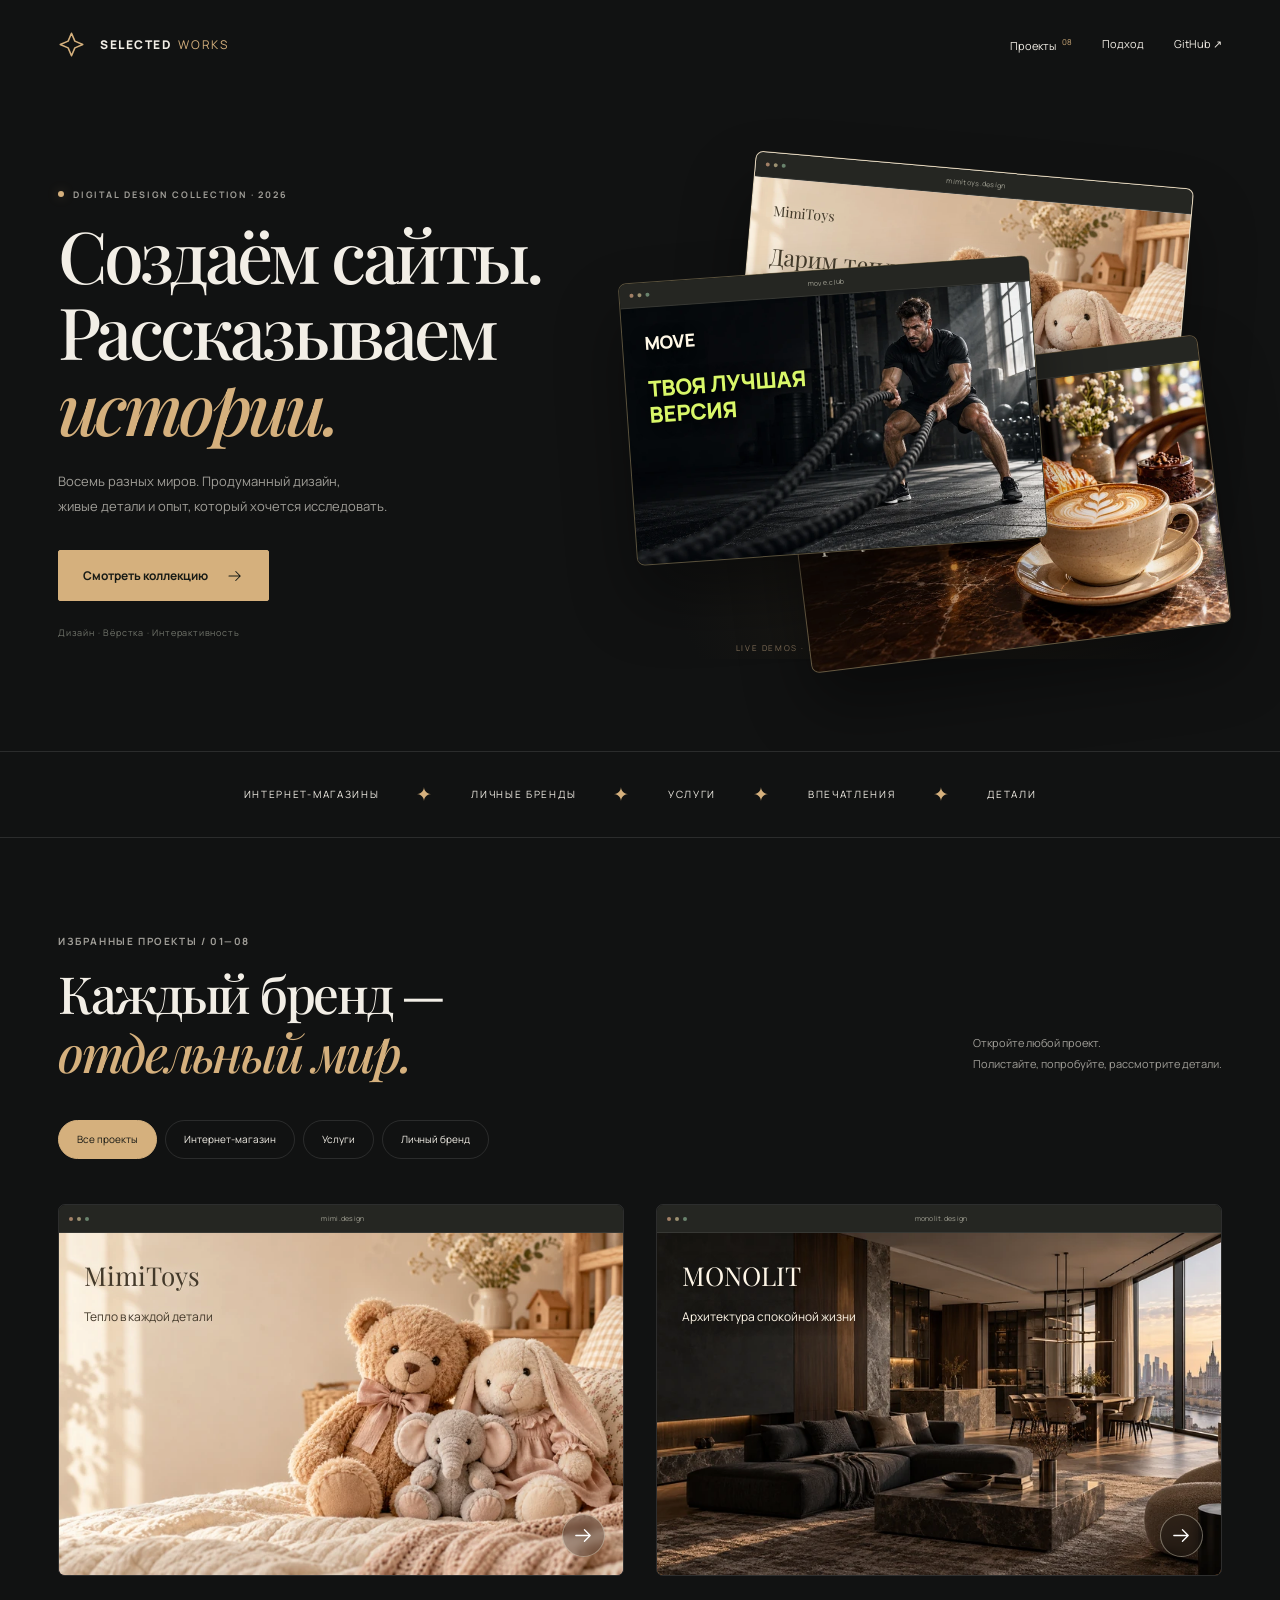
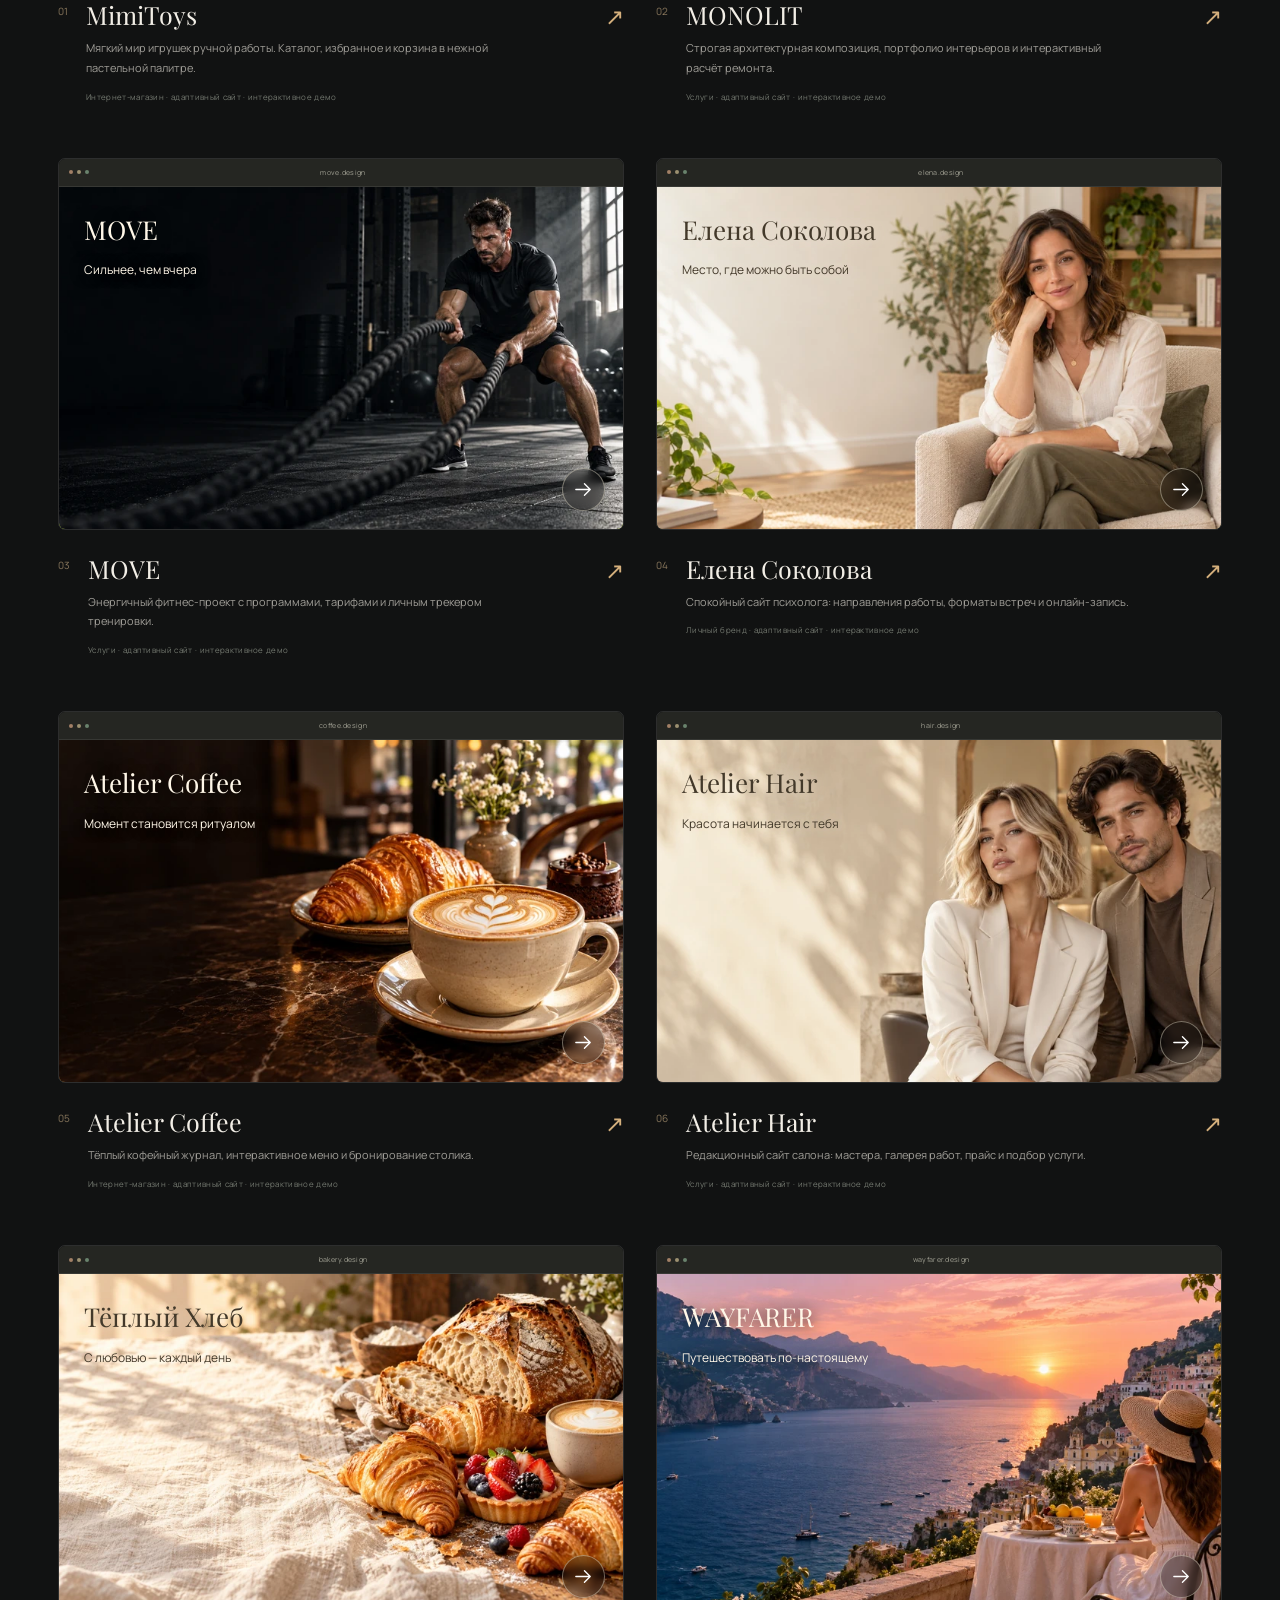
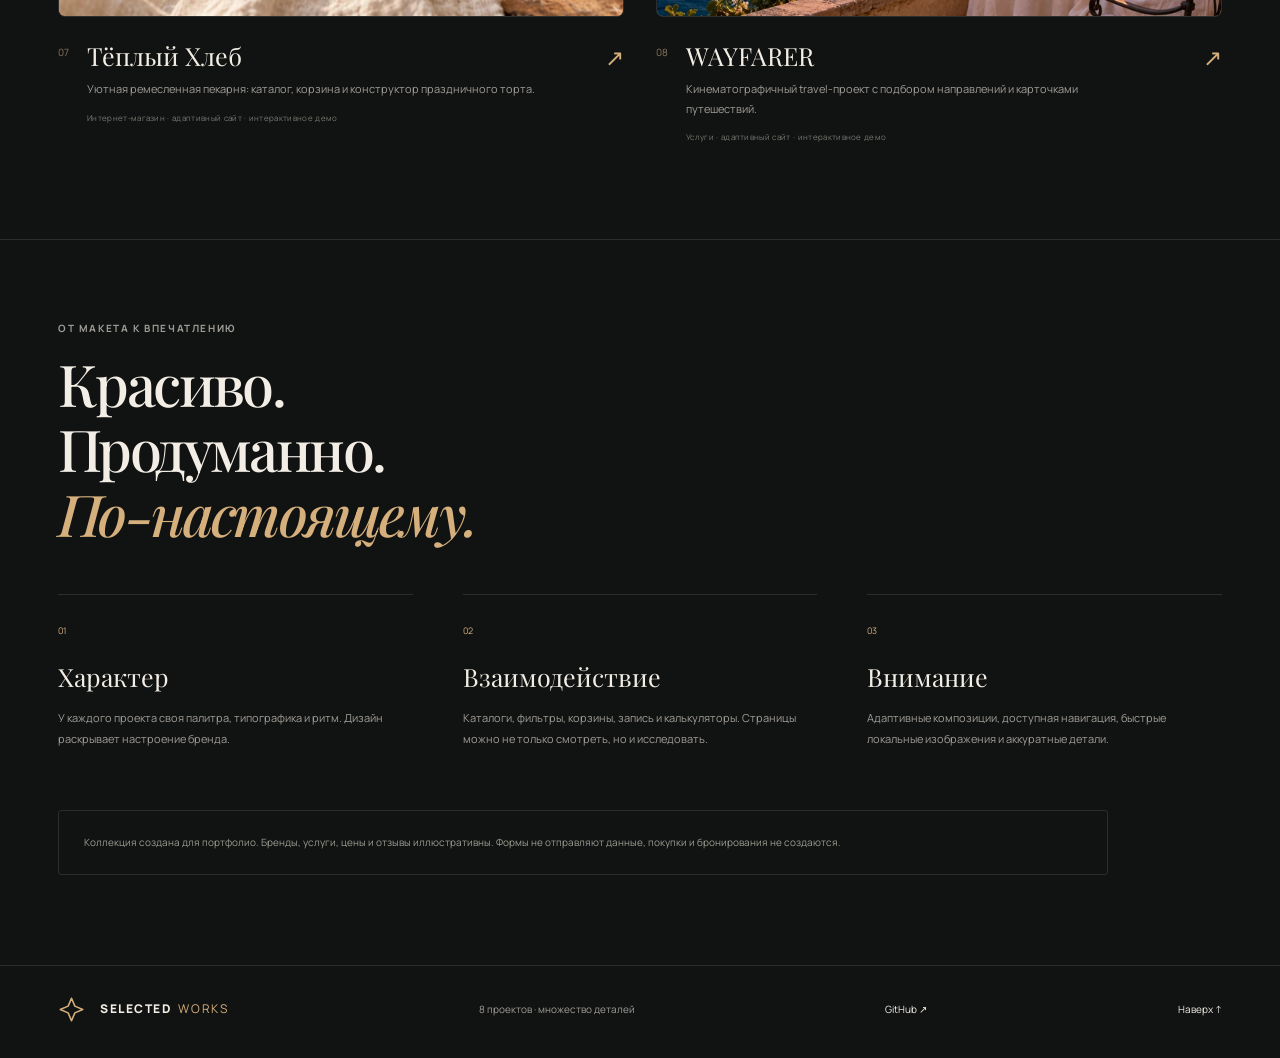
==== index.html @ 29913409 "Import complete Selected Works portfolio for GitHub Pages" ====
<!doctype html><html lang="ru"><head><meta charset="utf-8"><meta name="viewport" content="width=device-width,initial-scale=1"><meta name="theme-color" content="#101112"><title>Selected Works — восемь сайтов, восемь историй</title><meta name="description" content="Коллекция восьми самостоятельных сайтов: магазины, сервисы, личные бренды. Дизайн по авторским макетам, адаптивная вёрстка и интерактивные сценарии."><link rel="icon" type="image/svg+xml" href="favicon.svg"><link rel="stylesheet" href="assets/fonts.css"><link rel="stylesheet" href="assets/styles.css?v=9fa07d8724d1"><script src="assets/app.js" defer></script></head><body class="portfolio" data-site="portfolio"><a class="skip-link" href="#collection">Перейти к проектам</a><header class="portfolio-header"><a class="portfolio-logo" href="./"><svg class="icon " viewBox="0 0 24 24" fill="none" stroke="currentColor" stroke-width="1.4" stroke-linecap="round" stroke-linejoin="round" aria-hidden="true"><path d="m12 2 3 7 7 3-7 3-3 7-3-7-7-3 7-3 3-7Z"/></svg> SELECTED<span>WORKS</span></a><nav aria-label="Основная навигация"><a href="#collection">Проекты <sup>08</sup></a><a href="#approach">Подход</a><a href="https://github.com/haevlob" target="_blank" rel="noopener noreferrer">GitHub ↗</a></nav></header><main><section class="portfolio-hero" id="top"><div class="portfolio-hero-copy"><span class="eyebrow"><span class="status-dot"></span> DIGITAL DESIGN COLLECTION · 2026</span><h1>Создаём сайты.<br>Рассказываем<br><em>истории.</em></h1><p>Восемь разных миров. Продуманный дизайн,<br>живые детали и опыт, который хочется исследовать.</p><a class="btn portfolio-btn" href="#collection">Смотреть коллекцию <svg class="icon " viewBox="0 0 24 24" fill="none" stroke="currentColor" stroke-width="1.4" stroke-linecap="round" stroke-linejoin="round" aria-hidden="true"><path d="M4 12h15m-6-6 6 6-6 6"/></svg></a><div class="hero-caption">Дизайн · Вёрстка · Интерактивность</div></div><div class="portfolio-showcase" aria-label="Предпросмотр коллекции сайтов"><a class="preview-window preview-one" href="projects/mimi/"><div class="browser-chrome"><i></i><i></i><i></i><span>mimitoys.design</span></div><div class="preview-visual"><img src="assets/hd/mimi/hero.webp" alt="Мягкие игрушки MimiToys" width="1672" height="941" srcset="assets/hd/mimi/hero-480.webp 480w, assets/hd/mimi/hero-800.webp 800w, assets/hd/mimi/hero.webp 1672w" sizes="(max-width:700px) 94vw, (max-width:1150px) 50vw, 640px"><div class="mini-site-copy"><strong>MimiToys</strong><span>Дарим тепло<br>и радость</span></div></div></a><a class="preview-window preview-two" href="projects/coffee/"><div class="browser-chrome"><i></i><i></i><i></i><span>atelier.coffee</span></div><div class="preview-visual"><img src="assets/hd/coffee/hero.webp" alt="Atelier Coffee" width="1672" height="941" srcset="assets/hd/coffee/hero-480.webp 480w, assets/hd/coffee/hero-800.webp 800w, assets/hd/coffee/hero.webp 1672w" sizes="(max-width:700px) 94vw, (max-width:1150px) 50vw, 640px"><div class="mini-site-copy"><strong>Atelier Coffee</strong><span>Момент<br>становится ритуалом</span></div></div></a><a class="preview-window preview-three" href="projects/move/"><div class="browser-chrome"><i></i><i></i><i></i><span>move.club</span></div><div class="preview-visual"><img src="assets/hd/move/hero.webp" alt="Фитнес MOVE" width="1672" height="941" srcset="assets/hd/move/hero-480.webp 480w, assets/hd/move/hero-800.webp 800w, assets/hd/move/hero.webp 1672w" sizes="(max-width:700px) 94vw, (max-width:1150px) 50vw, 640px"><div class="mini-site-copy"><strong>MOVE</strong><span>ТВОЯ ЛУЧШАЯ<br>ВЕРСИЯ</span></div></div></a><span class="showcase-label">LIVE DEMOS · EXPLORE & INTERACT</span></div></section><div class="portfolio-marquee"><span>ИНТЕРНЕТ-МАГАЗИНЫ</span><i>✦</i><span>ЛИЧНЫЕ БРЕНДЫ</span><i>✦</i><span>УСЛУГИ</span><i>✦</i><span>ВПЕЧАТЛЕНИЯ</span><i>✦</i><span>ДЕТАЛИ</span></div><section class="portfolio-collection" id="collection"><div class="portfolio-section-head"><div><span class="eyebrow">ИЗБРАННЫЕ ПРОЕКТЫ / 01—08</span><h2>Каждый бренд —<br><em>отдельный мир.</em></h2></div><p>Откройте любой проект.<br>Полистайте, попробуйте, рассмотрите детали.</p></div><div class="portfolio-filters filter-pills"><button class="pill active" data-portfolio-filter="all" aria-pressed="true">Все проекты</button><button class="pill " data-portfolio-filter="Интернет-магазин" aria-pressed="false">Интернет-магазин</button><button class="pill " data-portfolio-filter="Услуги" aria-pressed="false">Услуги</button><button class="pill " data-portfolio-filter="Личный бренд" aria-pressed="false">Личный бренд</button></div><div class="portfolio-grid"><article class="portfolio-project" data-project-type="Интернет-магазин" style="--project-color:#d89a9f"><a class="project-preview" href="projects/mimi/" aria-label="Открыть MimiToys"><div class="browser-chrome"><i></i><i></i><i></i><span>mimi.design</span></div><div class="project-preview-content"><img src="assets/hd/mimi/hero.webp" alt="MimiToys — главная страница" loading="lazy" width="1672" height="941" srcset="assets/hd/mimi/hero-480.webp 480w, assets/hd/mimi/hero-800.webp 800w, assets/hd/mimi/hero.webp 1672w" sizes="(max-width:700px) 94vw, (max-width:1150px) 50vw, 640px"><div class="project-preview-copy "><strong>MimiToys</strong><span>Тепло в каждой детали</span></div><span class="open-project-circle"><svg class="icon " viewBox="0 0 24 24" fill="none" stroke="currentColor" stroke-width="1.4" stroke-linecap="round" stroke-linejoin="round" aria-hidden="true"><path d="M4 12h15m-6-6 6 6-6 6"/></svg></span></div></a><div class="project-caption"><span class="project-number">01</span><div><h3><a href="projects/mimi/">MimiToys</a></h3><p>Мягкий мир игрушек ручной работы. Каталог, избранное и корзина в нежной пастельной палитре.</p><span class="project-tags">Интернет-магазин · адаптивный сайт · интерактивное демо</span></div><a class="project-open" href="projects/mimi/" aria-label="Открыть сайт MimiToys">↗</a></div></article><article class="portfolio-project" data-project-type="Услуги" style="--project-color:#dc914f"><a class="project-preview" href="projects/monolit/" aria-label="Открыть MONOLIT"><div class="browser-chrome"><i></i><i></i><i></i><span>monolit.design</span></div><div class="project-preview-content"><img src="assets/hd/monolit/hero.webp" alt="MONOLIT — главная страница" loading="lazy" width="1672" height="941" srcset="assets/hd/monolit/hero-480.webp 480w, assets/hd/monolit/hero-800.webp 800w, assets/hd/monolit/hero.webp 1672w" sizes="(max-width:700px) 94vw, (max-width:1150px) 50vw, 640px"><div class="project-preview-copy preview-light"><strong>MONOLIT</strong><span>Архитектура спокойной жизни</span></div><span class="open-project-circle"><svg class="icon " viewBox="0 0 24 24" fill="none" stroke="currentColor" stroke-width="1.4" stroke-linecap="round" stroke-linejoin="round" aria-hidden="true"><path d="M4 12h15m-6-6 6 6-6 6"/></svg></span></div></a><div class="project-caption"><span class="project-number">02</span><div><h3><a href="projects/monolit/">MONOLIT</a></h3><p>Строгая архитектурная композиция, портфолио интерьеров и интерактивный расчёт ремонта.</p><span class="project-tags">Услуги · адаптивный сайт · интерактивное демо</span></div><a class="project-open" href="projects/monolit/" aria-label="Открыть сайт MONOLIT">↗</a></div></article><article class="portfolio-project" data-project-type="Услуги" style="--project-color:#d2f355"><a class="project-preview" href="projects/move/" aria-label="Открыть MOVE"><div class="browser-chrome"><i></i><i></i><i></i><span>move.design</span></div><div class="project-preview-content"><img src="assets/hd/move/hero.webp" alt="MOVE — главная страница" loading="lazy" width="1672" height="941" srcset="assets/hd/move/hero-480.webp 480w, assets/hd/move/hero-800.webp 800w, assets/hd/move/hero.webp 1672w" sizes="(max-width:700px) 94vw, (max-width:1150px) 50vw, 640px"><div class="project-preview-copy preview-light"><strong>MOVE</strong><span>Сильнее, чем вчера</span></div><span class="open-project-circle"><svg class="icon " viewBox="0 0 24 24" fill="none" stroke="currentColor" stroke-width="1.4" stroke-linecap="round" stroke-linejoin="round" aria-hidden="true"><path d="M4 12h15m-6-6 6 6-6 6"/></svg></span></div></a><div class="project-caption"><span class="project-number">03</span><div><h3><a href="projects/move/">MOVE</a></h3><p>Энергичный фитнес-проект с программами, тарифами и личным трекером тренировки.</p><span class="project-tags">Услуги · адаптивный сайт · интерактивное демо</span></div><a class="project-open" href="projects/move/" aria-label="Открыть сайт MOVE">↗</a></div></article><article class="portfolio-project" data-project-type="Личный бренд" style="--project-color:#a99766"><a class="project-preview" href="projects/elena/" aria-label="Открыть Елена Соколова"><div class="browser-chrome"><i></i><i></i><i></i><span>elena.design</span></div><div class="project-preview-content"><img src="assets/hd/elena/hero.webp" alt="Елена Соколова — главная страница" loading="lazy" width="1672" height="941" srcset="assets/hd/elena/hero-480.webp 480w, assets/hd/elena/hero-800.webp 800w, assets/hd/elena/hero.webp 1672w" sizes="(max-width:700px) 94vw, (max-width:1150px) 50vw, 640px"><div class="project-preview-copy "><strong>Елена Соколова</strong><span>Место, где можно быть собой</span></div><span class="open-project-circle"><svg class="icon " viewBox="0 0 24 24" fill="none" stroke="currentColor" stroke-width="1.4" stroke-linecap="round" stroke-linejoin="round" aria-hidden="true"><path d="M4 12h15m-6-6 6 6-6 6"/></svg></span></div></a><div class="project-caption"><span class="project-number">04</span><div><h3><a href="projects/elena/">Елена Соколова</a></h3><p>Спокойный сайт психолога: направления работы, форматы встреч и онлайн-запись.</p><span class="project-tags">Личный бренд · адаптивный сайт · интерактивное демо</span></div><a class="project-open" href="projects/elena/" aria-label="Открыть сайт Елена Соколова">↗</a></div></article><article class="portfolio-project" data-project-type="Интернет-магазин" style="--project-color:#ba9059"><a class="project-preview" href="projects/coffee/" aria-label="Открыть Atelier Coffee"><div class="browser-chrome"><i></i><i></i><i></i><span>coffee.design</span></div><div class="project-preview-content"><img src="assets/hd/coffee/hero.webp" alt="Atelier Coffee — главная страница" loading="lazy" width="1672" height="941" srcset="assets/hd/coffee/hero-480.webp 480w, assets/hd/coffee/hero-800.webp 800w, assets/hd/coffee/hero.webp 1672w" sizes="(max-width:700px) 94vw, (max-width:1150px) 50vw, 640px"><div class="project-preview-copy preview-light"><strong>Atelier Coffee</strong><span>Момент становится ритуалом</span></div><span class="open-project-circle"><svg class="icon " viewBox="0 0 24 24" fill="none" stroke="currentColor" stroke-width="1.4" stroke-linecap="round" stroke-linejoin="round" aria-hidden="true"><path d="M4 12h15m-6-6 6 6-6 6"/></svg></span></div></a><div class="project-caption"><span class="project-number">05</span><div><h3><a href="projects/coffee/">Atelier Coffee</a></h3><p>Тёплый кофейный журнал, интерактивное меню и бронирование столика.</p><span class="project-tags">Интернет-магазин · адаптивный сайт · интерактивное демо</span></div><a class="project-open" href="projects/coffee/" aria-label="Открыть сайт Atelier Coffee">↗</a></div></article><article class="portfolio-project" data-project-type="Услуги" style="--project-color:#776054"><a class="project-preview" href="projects/hair/" aria-label="Открыть Atelier Hair"><div class="browser-chrome"><i></i><i></i><i></i><span>hair.design</span></div><div class="project-preview-content"><img src="assets/hd/hair/hero.webp" alt="Atelier Hair — главная страница" loading="lazy" width="1672" height="941" srcset="assets/hd/hair/hero-480.webp 480w, assets/hd/hair/hero-800.webp 800w, assets/hd/hair/hero.webp 1672w" sizes="(max-width:700px) 94vw, (max-width:1150px) 50vw, 640px"><div class="project-preview-copy "><strong>Atelier Hair</strong><span>Красота начинается с тебя</span></div><span class="open-project-circle"><svg class="icon " viewBox="0 0 24 24" fill="none" stroke="currentColor" stroke-width="1.4" stroke-linecap="round" stroke-linejoin="round" aria-hidden="true"><path d="M4 12h15m-6-6 6 6-6 6"/></svg></span></div></a><div class="project-caption"><span class="project-number">06</span><div><h3><a href="projects/hair/">Atelier Hair</a></h3><p>Редакционный сайт салона: мастера, галерея работ, прайс и подбор услуги.</p><span class="project-tags">Услуги · адаптивный сайт · интерактивное демо</span></div><a class="project-open" href="projects/hair/" aria-label="Открыть сайт Atelier Hair">↗</a></div></article><article class="portfolio-project" data-project-type="Интернет-магазин" style="--project-color:#b55536"><a class="project-preview" href="projects/bakery/" aria-label="Открыть Тёплый Хлеб"><div class="browser-chrome"><i></i><i></i><i></i><span>bakery.design</span></div><div class="project-preview-content"><img src="assets/hd/bakery/hero.webp" alt="Тёплый Хлеб — главная страница" loading="lazy" width="1672" height="941" srcset="assets/hd/bakery/hero-480.webp 480w, assets/hd/bakery/hero-800.webp 800w, assets/hd/bakery/hero.webp 1672w" sizes="(max-width:700px) 94vw, (max-width:1150px) 50vw, 640px"><div class="project-preview-copy "><strong>Тёплый Хлеб</strong><span>С любовью — каждый день</span></div><span class="open-project-circle"><svg class="icon " viewBox="0 0 24 24" fill="none" stroke="currentColor" stroke-width="1.4" stroke-linecap="round" stroke-linejoin="round" aria-hidden="true"><path d="M4 12h15m-6-6 6 6-6 6"/></svg></span></div></a><div class="project-caption"><span class="project-number">07</span><div><h3><a href="projects/bakery/">Тёплый Хлеб</a></h3><p>Уютная ремесленная пекарня: каталог, корзина и конструктор праздничного торта.</p><span class="project-tags">Интернет-магазин · адаптивный сайт · интерактивное демо</span></div><a class="project-open" href="projects/bakery/" aria-label="Открыть сайт Тёплый Хлеб">↗</a></div></article><article class="portfolio-project" data-project-type="Услуги" style="--project-color:#8ca095"><a class="project-preview" href="projects/wayfarer/" aria-label="Открыть WAYFARER"><div class="browser-chrome"><i></i><i></i><i></i><span>wayfarer.design</span></div><div class="project-preview-content"><img src="assets/hd/wayfarer/hero.webp" alt="WAYFARER — главная страница" loading="lazy" width="1672" height="941" srcset="assets/hd/wayfarer/hero-480.webp 480w, assets/hd/wayfarer/hero-800.webp 800w, assets/hd/wayfarer/hero.webp 1672w" sizes="(max-width:700px) 94vw, (max-width:1150px) 50vw, 640px"><div class="project-preview-copy preview-light"><strong>WAYFARER</strong><span>Путешествовать по-настоящему</span></div><span class="open-project-circle"><svg class="icon " viewBox="0 0 24 24" fill="none" stroke="currentColor" stroke-width="1.4" stroke-linecap="round" stroke-linejoin="round" aria-hidden="true"><path d="M4 12h15m-6-6 6 6-6 6"/></svg></span></div></a><div class="project-caption"><span class="project-number">08</span><div><h3><a href="projects/wayfarer/">WAYFARER</a></h3><p>Кинематографичный travel-проект с подбором направлений и карточками путешествий.</p><span class="project-tags">Услуги · адаптивный сайт · интерактивное демо</span></div><a class="project-open" href="projects/wayfarer/" aria-label="Открыть сайт WAYFARER">↗</a></div></article></div></section><section class="portfolio-approach" id="approach"><span class="eyebrow">ОТ МАКЕТА К ВПЕЧАТЛЕНИЮ</span><h2>Красиво.<br>Продуманно.<br><em>По-настоящему.</em></h2><div class="approach-grid"><div><span>01</span><h3>Характер</h3><p>У каждого проекта своя палитра, типографика и ритм. Дизайн раскрывает настроение бренда.</p></div><div><span>02</span><h3>Взаимодействие</h3><p>Каталоги, фильтры, корзины, запись и калькуляторы. Страницы можно не только смотреть, но и исследовать.</p></div><div><span>03</span><h3>Внимание</h3><p>Адаптивные композиции, доступная навигация, быстрые локальные изображения и аккуратные детали.</p></div></div><div class="portfolio-demo-note">Коллекция создана для портфолио. Бренды, услуги, цены и отзывы иллюстративны. Формы не отправляют данные, покупки и бронирования не создаются.</div></section></main><footer class="portfolio-footer"><a class="portfolio-logo" href="#"><svg class="icon " viewBox="0 0 24 24" fill="none" stroke="currentColor" stroke-width="1.4" stroke-linecap="round" stroke-linejoin="round" aria-hidden="true"><path d="m12 2 3 7 7 3-7 3-3 7-3-7-7-3 7-3 3-7Z"/></svg> SELECTED<span>WORKS</span></a><span>8 проектов · множество деталей</span><a href="https://github.com/haevlob" target="_blank" rel="noopener noreferrer">GitHub ↗</a><a href="#top">Наверх ↑</a></footer><div class="toast" role="status" aria-live="polite"></div></body></html>
---- assets/fonts.css ----
@font-face {
  font-family: 'Manrope';
  font-style: normal;
  font-weight: 400;
  font-display: swap;
  src: url(./fonts/xn7_YHE41ni1AdIRqAuZuw1Bx9mbZk79FO_F.ttf) format('truetype');
}
@font-face {
  font-family: 'Manrope';
  font-style: normal;
  font-weight: 500;
  font-display: swap;
  src: url(./fonts/xn7_YHE41ni1AdIRqAuZuw1Bx9mbZk7PFO_F.ttf) format('truetype');
}
@font-face {
  font-family: 'Manrope';
  font-style: normal;
  font-weight: 600;
  font-display: swap;
  src: url(./fonts/xn7_YHE41ni1AdIRqAuZuw1Bx9mbZk4jE-_F.ttf) format('truetype');
}
@font-face {
  font-family: 'Manrope';
  font-style: normal;
  font-weight: 700;
  font-display: swap;
  src: url(./fonts/xn7_YHE41ni1AdIRqAuZuw1Bx9mbZk4aE-_F.ttf) format('truetype');
}
@font-face {
  font-family: 'Manrope';
  font-style: normal;
  font-weight: 800;
  font-display: swap;
  src: url(./fonts/xn7_YHE41ni1AdIRqAuZuw1Bx9mbZk59E-_F.ttf) format('truetype');
}
@font-face {
  font-family: 'Playfair Display';
  font-style: italic;
  font-weight: 400;
  font-display: swap;
  src: url(./fonts/nuFRD-vYSZviVYUb_rj3ij__anPXDTnCjmHKM4nYO7KN_qiTbtY.ttf) format('truetype');
}
@font-face {
  font-family: 'Playfair Display';
  font-style: italic;
  font-weight: 500;
  font-display: swap;
  src: url(./fonts/nuFRD-vYSZviVYUb_rj3ij__anPXDTnCjmHKM4nYO7KN_pqTbtY.ttf) format('truetype');
}
@font-face {
  font-family: 'Playfair Display';
  font-style: normal;
  font-weight: 400;
  font-display: swap;
  src: url(./fonts/nuFvD-vYSZviVYUb_rj3ij__anPXJzDwcbmjWBN2PKdFvUDQ.ttf) format('truetype');
}
@font-face {
  font-family: 'Playfair Display';
  font-style: normal;
  font-weight: 500;
  font-display: swap;
  src: url(./fonts/nuFvD-vYSZviVYUb_rj3ij__anPXJzDwcbmjWBN2PKd3vUDQ.ttf) format('truetype');
}
@font-face {
  font-family: 'Playfair Display';
  font-style: normal;
  font-weight: 600;
  font-display: swap;
  src: url(./fonts/nuFvD-vYSZviVYUb_rj3ij__anPXJzDwcbmjWBN2PKebukDQ.ttf) format('truetype');
}
---- assets/styles.css ----
/* Selected Works — eight individual visual identities, shared accessible primitives. */
:root{--bg:#faf8f4;--surface:#fff;--ink:#332d28;--muted:#756e64;--accent:#a38451;--accent-ink:#fff;--line:#e8e2d8;--soft:#f0ebe3;--radius:6px;--sans:'Manrope',Arial,sans-serif;--serif:'Playfair Display',Georgia,serif;--heading:var(--serif)}
*{box-sizing:border-box}html{scroll-behavior:smooth;scroll-padding-top:100px}body{margin:0;background:var(--bg);color:var(--ink);font:14px/1.65 var(--sans);-webkit-font-smoothing:antialiased}button,input,select,textarea{font:inherit}button,a,input,select,textarea{-webkit-tap-highlight-color:transparent}button{color:inherit;cursor:pointer}button{border:0}a{color:inherit;text-decoration:none}img{display:block;width:100%;height:auto;object-fit:cover}h1,h2,h3,p{margin:0}h1,h2,h3{font-weight:500;line-height:1.14}h1,h2{font-family:var(--heading);letter-spacing:-.045em}h2{font-size:clamp(30px,3.2vw,49px)}h3{font-size:17px}em{font-weight:inherit}p{color:var(--muted)}button,a{touch-action:manipulation}button:disabled{cursor:default;opacity:.5}input,select,textarea{min-width:0;width:100%;border:1px solid var(--line);border-radius:var(--radius);padding:13px 15px;background:var(--surface);color:var(--ink)}input:focus,select:focus,textarea:focus{outline:2px solid var(--accent);outline-offset:2px}input[type=checkbox]{width:20px;height:20px;accent-color:var(--accent);flex:none}input[type=range]{padding:0;height:28px;accent-color:var(--accent);border:none;background:transparent}textarea{resize:vertical;min-height:90px}label{display:block;font-size:13px;font-weight:600}label input,label select,label textarea{margin-top:7px;font-weight:400}:focus-visible{outline:3px solid var(--accent);outline-offset:5px}[hidden]{display:none!important}.container{width:min(1280px,100%);margin:auto;padding:0 38px}
:where(.header-inner,.section-heading,.feature-row,.category-grid,.product-grid,.social-grid,.about-grid,.review-grid,.faq-grid,.team-grid,.process-grid,.gallery-grid,.pricing-grid,.booking-panel,.calculator-panel,.form-row,.journal-grid,.stats-row,.editorial-products,.destination-grid,.escape-banner,.tour-grid,.modal-grid,.cart-row,.favorite-row,.portfolio-hero,.portfolio-grid,.project-caption,.approach-grid)>*{min-width:0}
:where(.product-info,.team-card,.category-card,.project-caption,.cart-row,.favorite-row){overflow-wrap:break-word}.section{padding:68px 0;scroll-margin-top:20px}.icon{width:23px;height:23px;flex:none;vertical-align:middle}.btn{min-height:47px;display:inline-flex;align-items:center;justify-content:center;gap:18px;padding:12px 23px;background:var(--accent);color:var(--accent-ink);font-size:12px;font-weight:700;border:1px solid var(--accent);border-radius:var(--radius);transition:transform .2s,background .2s,box-shadow .2s}.btn:hover{transform:translateY(-2px);box-shadow:0 7px 20px #00000013}.btn .icon{width:18px;height:18px}.btn.secondary{background:transparent;border-color:var(--line);color:var(--ink)}.btn.small{min-height:40px;padding:9px 17px}.icon-btn{display:inline-flex;align-items:center;justify-content:center;width:44px;height:44px;position:relative;background:transparent;border-radius:50%}.icon-btn:hover{background:var(--soft)}.text-button{background:transparent;padding:0;text-align:left}.text-link{display:inline-flex;align-items:center;gap:12px;color:var(--accent);font-size:12px;font-weight:600}.text-link .icon{width:18px}.eyebrow{display:block;font-size:10px;font-weight:700;letter-spacing:.16em;line-height:1.7;text-transform:uppercase;margin-bottom:14px;color:var(--muted)}.muted{color:var(--muted)}.small-note{font-size:11px;font-weight:400}.section-heading{display:flex;align-items:end;justify-content:space-between;gap:25px;margin-bottom:28px}.section-heading .eyebrow{margin-bottom:10px}.sr-only{position:absolute;width:1px;height:1px;padding:0;margin:-1px;overflow:hidden;clip:rect(0,0,0,0);white-space:nowrap;border:0}.skip-link{position:fixed;top:-70px;left:20px;padding:12px 22px;background:var(--ink);color:var(--bg);z-index:2000}.skip-link:focus{top:10px}.announcement{padding:8px 20px;text-align:center;font-size:10px;background:var(--accent);color:var(--accent-ink);letter-spacing:.015em}.site-header{background:var(--bg);border-bottom:1px solid var(--line);position:relative;z-index:30}.header-inner{display:flex;align-items:center;justify-content:space-between;gap:22px;min-height:88px}.brand{display:flex;align-items:center;gap:9px;flex:none;font:27px/1.1 var(--serif);letter-spacing:-.04em}.brand>.icon{width:34px;height:34px;color:var(--accent)}.brand small{display:block;font:7px/1.7 var(--sans);letter-spacing:.11em;text-transform:uppercase;margin-top:5px;color:var(--muted)}.main-nav{display:flex;align-items:center;gap:23px;flex-wrap:wrap}.main-nav a{font-size:11px;white-space:nowrap;font-weight:500}.main-nav a:hover{color:var(--accent)}.header-actions{display:flex;align-items:center;gap:3px}.menu-toggle{display:none}.count{position:absolute;right:1px;top:2px;background:var(--accent);color:var(--accent-ink);min-width:16px;height:16px;padding:0 4px;line-height:16px;font-size:9px;border-radius:10px}.hero{position:relative;isolation:isolate;overflow:hidden;min-height:590px}.hero-image{position:absolute;inset:0;height:100%;object-position:center;z-index:-3}.hero-shade{position:absolute;inset:0;z-index:-2;background:linear-gradient(90deg,var(--bg) 0%,color-mix(in srgb,var(--bg) 93%,transparent) 26%,color-mix(in srgb,var(--bg) 8%,transparent) 64%,transparent 80%)}.hero-inner{min-height:590px;display:flex;align-items:center;position:relative}.hero-copy{padding:54px 0 60px;width:51%;max-width:620px}.hero h1{font-size:clamp(40px,4.4vw,68px);line-height:1.07;margin:0 0 22px}.hero h1 em{color:var(--accent)}.hero-copy>p{max-width:420px;font-size:14px;line-height:1.7;color:var(--ink);opacity:.8}.hero-buttons{display:flex;gap:13px;margin-top:29px;flex-wrap:wrap}.hero-note{position:absolute;right:25px;top:50px;color:var(--accent);font:italic 26px/1.35 var(--serif);transform:rotate(-8deg);text-align:center;opacity:.8}.hero-stats{display:flex;gap:28px;margin-top:44px;max-width:650px}.hero-stats>div{flex:1;border-right:1px solid #ffffff30;padding-right:20px}.hero-stats>div:last-child{border:0}.hero-stats strong{font-size:23px;display:block;line-height:1.25}.hero-stats span{display:block;font-size:9px;line-height:1.5;margin-top:7px;color:#ffffffa1}.hero-rating{position:absolute;right:55px;bottom:36px;display:grid;grid-template-columns:28px 50px auto;align-items:center;gap:12px;padding:20px 27px;background:var(--bg);color:var(--ink);border-radius:4px}.hero-rating>.icon{color:var(--accent)}.hero-rating strong{font:29px var(--serif)}.hero-rating span{border-left:1px solid var(--line);padding-left:20px;font-size:10px;color:var(--muted)}.features{border-bottom:1px solid var(--line);padding:28px 0;background:var(--surface)}.feature-row{display:flex;justify-content:space-between;gap:20px}.feature{display:flex;gap:12px;align-items:center;flex:1}.feature>.icon{color:var(--accent);width:28px;height:28px}.feature strong{font-size:11px;line-height:1.4;display:block}.feature small{display:block;margin-top:3px;font-size:9px;line-height:1.5;color:var(--muted)}.category-grid{display:grid;grid-template-columns:repeat(6,minmax(0,1fr));gap:14px}.category-card{display:block;text-align:left;padding:0;background:var(--surface);border:1px solid var(--line);border-radius:var(--radius);overflow:hidden;position:relative;transition:transform .2s}.category-card:hover{transform:translateY(-5px)}.category-card>img{aspect-ratio:1.35;height:auto;transition:transform .5s}.category-card:hover>img{transform:scale(1.03)}.category-card>div{padding:14px 12px 16px;position:relative;padding-right:30px}.category-card h3{font:14px/1.35 var(--heading);letter-spacing:-.015em}.category-card p{font-size:9px;margin-top:6px;line-height:1.6}.circle-arrow{position:absolute;right:9px;bottom:14px;color:var(--accent)}.circle-arrow .icon{width:17px}.catalog-toolbar{margin-bottom:27px;display:grid;gap:21px}.filter-pills{display:flex;gap:8px;flex-wrap:wrap}.pill{padding:9px 16px;border:1px solid var(--line);border-radius:30px;background:transparent;font-size:11px;min-height:39px;transition:background .2s}.pill:hover{background:var(--soft)}.pill.active{background:var(--ink);color:var(--bg);border-color:var(--ink)}.catalog-controls{display:flex;align-items:center;gap:15px;justify-content:space-between}.search-field{position:relative;max-width:350px;width:100%}.search-field .icon{position:absolute;left:14px;top:17px;width:18px;height:18px;color:var(--muted)}.search-field input{padding-left:41px;margin:0;font-size:12px}.catalog-controls select{width:235px;font-size:12px;background:transparent}.product-grid{display:grid;grid-template-columns:repeat(4,minmax(0,1fr));gap:22px 18px}.product-card{background:var(--surface);border-radius:var(--radius);overflow:hidden;border:1px solid var(--line);transition:transform .2s}.product-card:hover{transform:translateY(-3px)}.product-image-wrap{position:relative;background:var(--soft)}.product-image-button{display:block;position:relative;width:100%;aspect-ratio:1.13;overflow:hidden;background:transparent;padding:0}.product-image-button img{position:absolute;inset:0;width:100%;height:100%;aspect-ratio:auto;transition:transform .5s}.product-image-button:hover img{transform:scale(1.035)}.theme-mimi .product-image-button img{object-fit:contain}.favorite{position:absolute;right:8px;top:9px;z-index:2;width:34px;height:34px;color:#746b61;background:#fff9}.favorite .icon{width:18px;height:18px}.favorite[aria-pressed=true]{color:var(--accent);background:var(--bg)}.favorite[aria-pressed=true] .icon{fill:currentColor}.badge{position:absolute;left:11px;top:12px;z-index:2;background:var(--accent);color:var(--accent-ink);padding:3px 9px;border-radius:20px;font-size:9px;font-weight:600}.badge.new{background:#719173;color:#fff}.product-info{padding:16px 16px 15px}.product-info h3{font:600 13px/1.5 var(--sans)}.product-info>p{font-size:10px;margin-top:4px;min-height:32px}.product-price{display:flex;align-items:center;justify-content:space-between;gap:8px;margin-top:12px}.product-price strong{display:block;font-size:15px}.product-price del{font-size:10px;color:var(--muted)}.add-to-cart{display:grid;place-items:center;width:36px;height:36px;border-radius:50%;background:var(--accent);color:var(--accent-ink)}.add-to-cart .icon{width:18px;height:18px}.add-to-cart:hover{filter:brightness(.93)}.catalog-count{margin-top:18px;font-size:10px;color:var(--muted);text-align:right}.empty-results{padding:35px 20px;text-align:center;border:1px dashed var(--line)}.split-banner{display:grid;grid-template-columns:minmax(0,1fr) minmax(0,1fr);border-radius:var(--radius);overflow:hidden;background:var(--soft);min-height:350px}.split-banner>div{padding:48px 50px;align-self:center}.split-banner p{max-width:390px;margin:19px 0 25px}.split-banner>img{height:100%;min-height:350px}.social-grid{display:grid;grid-template-columns:repeat(4,minmax(0,1fr));gap:13px}.social-grid>button{padding:0;background:var(--soft);border-radius:var(--radius);overflow:hidden;position:relative}.social-grid img{aspect-ratio:1.05;transition:transform .5s}.social-grid button:hover img{transform:scale(1.045)}.social-grid .icon{position:absolute;right:15px;bottom:15px;border-radius:50%;background:var(--bg);color:var(--ink);padding:5px;width:32px;height:32px;opacity:0;transition:opacity .2s}.social-grid button:hover .icon,.social-grid button:focus-visible .icon{opacity:1}.about-section{background:var(--soft)}.about-grid{display:grid;grid-template-columns:minmax(0,1fr) minmax(0,1fr);gap:65px;align-items:center}.about-grid>img{height:390px;border-radius:var(--radius)}.about-copy p{margin:23px 0 29px;max-width:480px;font-size:14px;line-height:1.85}.review-grid{display:grid;grid-template-columns:repeat(3,minmax(0,1fr));gap:18px}.review-card{padding:27px 29px;border:1px solid var(--line);background:var(--surface);border-radius:var(--radius)}.review-stars{color:var(--accent);font-size:12px;letter-spacing:2px}.review-card blockquote{font-size:12px;line-height:1.8;margin:18px 0 22px;min-height:65px}.review-person{display:flex;align-items:center;gap:12px;font-size:11px;font-weight:600}.review-person small{display:block;font-size:9px;font-weight:400;color:var(--muted);margin-top:2px}.avatar{display:grid;place-items:center;width:36px;height:36px;border-radius:50%;background:var(--soft);color:var(--accent);font-family:var(--serif);font-size:21px}.faq-grid{display:grid;grid-template-columns:minmax(0,1fr) minmax(0,1fr);gap:0 40px}.faq-grid details{border-bottom:1px solid var(--line);padding:0}.faq-grid summary{list-style:none;display:flex;align-items:center;justify-content:space-between;gap:20px;font-size:12px;font-weight:500;min-height:58px;cursor:pointer}.faq-grid summary::-webkit-details-marker{display:none}.faq-grid summary span{font-size:22px;font-weight:300;color:var(--accent);transition:transform .2s}.faq-grid details[open] summary span{transform:rotate(45deg)}.faq-grid details p{font-size:12px;padding:0 26px 19px 0;line-height:1.8}.newsletter{display:flex;align-items:center;justify-content:space-between;gap:40px;background:var(--soft);padding:35px 42px;border-radius:var(--radius)}.newsletter h2{font-size:25px;max-width:420px}.newsletter p{font-size:11px;margin-top:10px}.newsletter form{display:flex;gap:8px;min-width:390px}.newsletter input{min-width:200px}.newsletter .btn{white-space:nowrap}.team-grid{display:grid;grid-template-columns:repeat(4,minmax(0,1fr));gap:20px}.team-card{padding:0;background:transparent;text-align:left}.team-card>img{aspect-ratio:.95;border-radius:var(--radius);object-position:center top;filter:saturate(.82);transition:filter .3s}.team-card:hover>img{filter:saturate(1)}.team-card>div{padding:16px 0 0}.team-card h3{font-family:var(--heading);font-size:19px}.team-card p{font-size:11px;margin:6px 0 13px}.process-grid{display:grid;grid-template-columns:repeat(4,minmax(0,1fr));gap:24px}.process-step{border-top:1px solid var(--line);padding-top:20px}.step-number{display:block;font:23px var(--serif);color:var(--accent);margin-bottom:23px}.process-step h3{font:600 14px var(--sans);margin-bottom:9px}.process-step p{font-size:11px;line-height:1.7}.gallery-filters{margin:0 0 25px}.gallery-grid{display:grid;grid-template-columns:repeat(4,minmax(0,1fr));gap:15px}.gallery-card{position:relative;padding:0;overflow:hidden;border-radius:var(--radius);background:var(--surface);text-align:left}.gallery-card>img{aspect-ratio:.96;transition:transform .5s}.gallery-card:hover>img{transform:scale(1.035)}.gallery-card>div{position:absolute;inset:auto 0 0;display:flex;justify-content:space-between;align-items:center;gap:10px;padding:30px 17px 15px;background:linear-gradient(transparent,#0009);color:white;font-size:10px}.interior-gallery{grid-template-columns:repeat(3,minmax(0,1fr))}.interior-gallery .gallery-card>img{aspect-ratio:1.4}.pricing-grid{display:grid;grid-template-columns:repeat(3,minmax(0,1fr));gap:22px}.price-card{background:var(--surface);border:1px solid var(--line);border-radius:var(--radius);padding:30px;position:relative;display:flex;flex-direction:column}.price-card.featured{border-color:var(--accent);box-shadow:0 0 0 1px var(--accent)}.price-label{position:absolute;top:-13px;right:17px;font-size:9px;border-radius:20px;padding:4px 12px;background:var(--accent);color:var(--accent-ink)}.price-card h3{font:600 19px var(--sans)}.price-card>p{font-size:11px;margin:7px 0 19px}.price{font-size:27px;font-weight:700;color:var(--accent);line-height:1.3}.price small{font-size:11px;color:var(--muted);font-weight:400;margin-left:5px}.price-card ul{padding:0;list-style:none;margin:23px 0 30px;flex:1}.price-card li{display:flex;gap:10px;align-items:center;font-size:12px;margin:8px 0}.price-card li .icon{width:15px;height:15px;color:var(--accent)}.price-card .btn{width:100%}.calculator-panel{display:grid;grid-template-columns:minmax(0,1fr) minmax(0,1fr);gap:60px;background:var(--soft);padding:44px;border-radius:var(--radius)}.calculator-panel form>label{margin-bottom:23px}.range-value{float:right;color:var(--accent)}.calculator-options label{display:flex;align-items:center;gap:10px;font-weight:400;margin:15px 0;font-size:12px}.calculator-options input{margin:0}.calculator-panel .btn{margin-top:15px}.calculator-result{align-self:center;border-left:1px solid var(--line);padding-left:50px}.calculator-result>strong{font-size:clamp(32px,3.7vw,52px);line-height:1.3;display:block;font-weight:700;letter-spacing:-.045em}.calculator-result>p{margin:20px 0;font-size:11px;max-width:350px}.calculator-result>div{font-size:12px;line-height:2.5}.calculator-result .icon{width:16px;height:16px;color:var(--accent);margin-right:7px}.booking-panel{display:grid;grid-template-columns:minmax(0,1fr) minmax(0,1fr);gap:80px;background:var(--soft);padding:50px 55px;border-radius:var(--radius)}.booking-panel>div{align-self:center}.booking-panel p{margin:23px 0;font-size:14px;max-width:350px}.booking-form{display:grid;gap:15px}.form-row{display:grid;grid-template-columns:minmax(0,1fr) minmax(0,1fr);gap:15px}.booking-form .btn{margin-top:7px}.stats-row{display:grid;grid-template-columns:repeat(4,minmax(0,1fr));gap:12px;padding-top:48px;padding-bottom:48px}.stats-row>div{text-align:center;padding:15px;border-right:1px solid var(--line)}.stats-row>div:last-child{border:0}.stats-row strong{display:block;font:45px/1.2 var(--serif);letter-spacing:-.035em;color:var(--accent)}.stats-row span{display:block;font-size:10px;color:var(--muted);margin-top:10px}.journal-grid{display:grid;grid-template-columns:repeat(3,minmax(0,1fr));gap:22px}.journal-card{background:var(--surface);padding:0;text-align:left;border-radius:var(--radius);border:1px solid var(--line);overflow:hidden}.journal-card>img{aspect-ratio:1.75}.journal-card>div{padding:25px}.journal-card h3{font:21px/1.4 var(--serif);margin-bottom:23px}.journal-card .eyebrow{font-size:8px}.ending-section{background:var(--soft);padding:52px 0}.ending-panel{display:flex;align-items:center;justify-content:space-between;gap:30px}.ending-panel h2{font-size:39px}.ending-panel .btn{flex:none}.site-footer{padding:45px 0 28px;background:var(--bg);border-top:1px solid var(--line)}.footer-main{display:flex;justify-content:space-between;align-items:start;gap:40px;padding-bottom:32px}.footer-main nav{display:grid;grid-template-columns:repeat(3,auto);gap:9px 30px;font-size:10px}.footer-location{font-size:10px;color:var(--muted);max-width:240px;display:flex;align-items:center;gap:8px}.footer-location .icon{width:16px;height:16px}.footer-bottom{border-top:1px solid var(--line);padding-top:22px;display:flex;gap:30px;align-items:center;justify-content:space-between;font-size:9px;color:var(--muted)}.portfolio-back{display:flex;gap:8px;align-items:center;color:var(--ink)}.portfolio-back .icon{width:14px;height:14px}.demo-disclaimer{font-size:8px;margin-top:18px;max-width:900px;line-height:1.7;opacity:.75}.back-to-top{position:fixed;right:20px;bottom:22px;z-index:20;width:38px;height:38px;border-radius:50%;display:grid;place-items:center;border:1px solid var(--line);background:var(--bg);color:var(--ink);font-size:18px;box-shadow:0 3px 10px #0001}.portfolio-ribbon{position:fixed;left:18px;bottom:22px;display:flex;align-items:center;gap:7px;background:var(--ink);color:var(--bg);padding:9px 13px;font-size:10px;border-radius:30px;z-index:21;box-shadow:0 3px 12px #0002}.portfolio-ribbon .icon{width:14px;height:14px}
/* Dialogs: full keyboard focus support comes from the native dialog element. */
dialog{border:1px solid var(--line);border-radius:12px;background:var(--bg);color:var(--ink);padding:0;width:min(850px,calc(100% - 32px));max-height:calc(100svh - 40px);box-shadow:0 25px 100px #0004}dialog::backdrop{background:#12120f9c;backdrop-filter:blur(5px)}.dialog-close{position:absolute;right:10px;top:10px;z-index:2;background:var(--bg);border:1px solid var(--line)}#dialog-content{padding:42px}.modal-head{padding-right:22px;margin-bottom:25px}.modal-head h2{font-size:34px}.modal-head p{font-size:12px;margin-top:10px;max-width:570px}.modal-grid{display:grid;grid-template-columns:minmax(0,1fr) minmax(0,1fr);gap:30px;align-items:start}.modal-grid>img{border-radius:var(--radius);aspect-ratio:1.05;background:var(--soft)}.modal-grid .modal-head{padding-top:5px}.modal-grid p{font-size:12px;line-height:1.85;margin:15px 0}.modal-grid .price{font-size:27px;margin:20px 0}.modal-form{display:grid;gap:16px}.modal-form .btn{width:100%;margin-top:8px}.modal-note{padding:13px 15px;margin:22px 0 0;background:var(--soft);font-size:10px!important;line-height:1.7;color:var(--muted)}.modal-button-row{display:flex;gap:10px;flex-wrap:wrap;margin-top:20px}.modal-button-row .btn{flex:1}.cart-list{display:grid;gap:0}.cart-row{display:grid;grid-template-columns:70px minmax(0,1fr) auto;align-items:center;gap:17px;border-bottom:1px solid var(--line);padding:18px 0}.cart-row>img{width:70px;height:70px;border-radius:var(--radius)}.cart-row h3{font:600 13px var(--sans);margin-bottom:4px}.cart-row p{font-size:10px}.cart-row strong{font-size:12px}.cart-row-details{display:flex;align-items:center;gap:16px;margin-top:9px}.qty-control{display:inline-flex;align-items:center;gap:11px;border:1px solid var(--line);border-radius:var(--radius);font-size:12px;background:var(--surface)}.qty-control button{width:34px;height:34px;background:transparent;font-size:18px}.remove-row{font-size:10px;color:var(--muted);text-decoration:underline;background:transparent;min-height:34px}.cart-summary{margin:25px 0;padding:22px;background:var(--soft);border-radius:var(--radius)}.cart-summary>div{display:flex;align-items:center;justify-content:space-between;gap:20px;margin:9px 0;font-size:12px}.cart-summary .total{font-size:20px;padding-top:13px;border-top:1px solid var(--line)}.empty-state{text-align:center;padding:30px 20px}.empty-state .empty-symbol{font:55px var(--serif);color:var(--accent);margin-bottom:20px}.empty-state h3{font:27px var(--serif)}.empty-state p{margin:15px 0 25px;font-size:12px}.favorites-list{display:grid;gap:15px}.favorite-row{display:grid;grid-template-columns:75px minmax(0,1fr) auto;align-items:center;gap:18px;padding:12px;background:var(--surface);border:1px solid var(--line);border-radius:var(--radius)}.favorite-row img{height:75px;border-radius:var(--radius)}.favorite-row h3{font-size:13px;margin-bottom:5px}.favorite-row p{font-size:12px}.success-icon{width:64px;height:64px;border:1px solid var(--accent);color:var(--accent);border-radius:50%;display:grid;place-items:center;font-size:25px;margin-bottom:25px}.success-summary{display:grid;gap:8px;padding:23px;background:var(--soft);margin:22px 0;font-size:12px}.success-summary div{display:flex;justify-content:space-between;gap:20px}.success-summary span{color:var(--muted)}.lightbox-image{width:100%;height:auto;max-height:65svh;object-fit:contain;background:var(--soft);border-radius:var(--radius)}.lightbox-controls{display:flex;align-items:center;justify-content:space-between;margin-top:16px;gap:15px}.lightbox-controls p{font-size:11px}.lightbox-controls button{min-width:44px}.tracker-list{display:grid;gap:10px}.exercise-row{padding:17px;background:var(--surface);border:1px solid var(--line);display:flex;align-items:center;gap:15px;border-radius:var(--radius);cursor:pointer}.exercise-row input{margin:0}.exercise-row strong{font-size:12px;display:block}.exercise-row small{font-size:10px;display:block;color:var(--muted);margin-top:4px}.exercise-row:has(:checked){border-color:var(--accent)}.progress-track{height:7px;background:var(--soft);border-radius:10px;margin:18px 0 10px;overflow:hidden}.progress-track>div{background:var(--accent);height:100%;transition:width .3s}.tracker-progress{font-size:12px;color:var(--accent);margin-bottom:25px}.article-body p{margin:20px 0;font-size:14px;line-height:1.9}.article-body>img{aspect-ratio:2.1;border-radius:var(--radius);margin-bottom:25px}.toast{position:fixed;left:50%;bottom:26px;transform:translate(-50%,20px);max-width:min(480px,calc(100% - 38px));width:max-content;background:var(--ink);color:var(--bg);padding:13px 22px;border-radius:30px;box-shadow:0 5px 25px #0003;font-size:12px;opacity:0;pointer-events:none;transition:opacity .2s,transform .2s;z-index:1000}.toast.visible{opacity:1;transform:translate(-50%,0)}
/* MimiToys — tender rose, soft edges, small collectible objects. */
.theme-mimi{--bg:#fffdf9;--surface:#fff;--soft:#f8eceb;--ink:#574b40;--muted:#958577;--accent:#c58391;--line:#eee6df;--radius:10px}.theme-mimi .hero h1{font-size:clamp(40px,4.7vw,70px)}.theme-mimi .hero-note{display:none}.theme-mimi .features{background:#faf7f1}.theme-mimi .product-grid{grid-template-columns:repeat(5,minmax(0,1fr));gap:18px 14px}.theme-mimi .about-section{background:#f7f2e9}.theme-mimi .review-card{background:#fffefa}.theme-mimi .newsletter{background:#f7e0e3}.theme-mimi .split-banner>img{object-fit:contain;background:#f4e9df}
/* MONOLIT — precise lines, architectural photography, warm copper. */
.theme-monolit{--bg:#fafafa;--surface:#fff;--ink:#252525;--muted:#81817b;--accent:#d48748;--line:#e3e3dd;--soft:#f0f0eb;--radius:3px;--heading:var(--sans)}.theme-monolit .brand{font:800 24px var(--sans);letter-spacing:.09em}.theme-monolit .brand small{letter-spacing:.31em;text-align:center;font-size:6px}.theme-monolit .header-dark,.theme-move .header-dark{background:#151617;color:#eee;border-color:#ffffff13}.header-dark .brand small{color:#b0b0a9}.theme-monolit .hero{background:#191a1a;color:#fff;min-height:595px}.theme-monolit .hero-inner{min-height:595px}.theme-monolit .hero-shade{background:linear-gradient(90deg,#181919ec,#181919c2 32%,#18191916 73%)}.theme-monolit .hero-copy{width:55%;max-width:665px}.theme-monolit .hero h1{font-size:clamp(38px,4.3vw,61px);font-weight:750;letter-spacing:-.05em}.theme-monolit .hero h1 em{font-style:normal}.theme-monolit .hero-copy>p,.theme-monolit .hero .eyebrow{color:#d4d4ce}.theme-monolit .hero .btn.secondary{color:#fff;border-color:#ffffff50}.theme-monolit .hero-stats{max-width:460px}.theme-monolit h2{font-weight:750;font-size:36px;letter-spacing:-.045em}.theme-monolit .features{background:var(--soft)}.theme-monolit #projects{background:#202120;--surface:#30312e;--line:#ffffff20;--ink:#fff;--bg:#202120;--muted:#b3b3aa}.theme-monolit .process-grid{grid-template-columns:repeat(6,minmax(0,1fr))}.theme-monolit .category-card h3{font:650 12px var(--sans)}.theme-monolit .team-card h3{font:650 15px var(--sans)}.theme-monolit .review-card{padding:23px}.theme-monolit .site-footer{background:#202120;color:#eee;--line:#ffffff1c;--muted:#a0a09a}
/* MOVE — confident type, deep graphite, acid lime. */
.theme-move{--bg:#111312;--surface:#1d201d;--soft:#242823;--ink:#f0f2e9;--muted:#999f95;--accent:#d6f65c;--accent-ink:#1c2417;--line:#ffffff18;--radius:4px;--heading:var(--sans)}.theme-move .brand{font:850 28px var(--sans);letter-spacing:-.025em}.theme-move .hero{min-height:650px}.theme-move .hero-inner{min-height:650px}.theme-move .hero-shade{background:linear-gradient(90deg,#101211fc,#101211c0 35%,#10121124 70%)}.theme-move .hero h1{font-size:clamp(40px,4.7vw,70px);font-weight:850;letter-spacing:-.035em;text-transform:uppercase}.theme-move .hero h1 em{font-style:normal}.theme-move .hero-copy{width:60%;max-width:700px}.theme-move .hero-copy>p{color:#fff}.theme-move .hero-stats{max-width:620px;gap:20px}.theme-move h2{font-weight:700;font-size:clamp(31px,3.3vw,46px);letter-spacing:-.04em}.theme-move h2 em{font-style:normal;color:var(--accent)}.theme-move .program-grid{grid-template-columns:repeat(4,minmax(0,1fr));gap:21px}.theme-move .category-card{background:#171a17}.theme-move .category-card>img{aspect-ratio:1.02;filter:saturate(.5)}.theme-move .category-card>div{padding:24px 20px 32px}.theme-move .category-card h3{font:700 17px var(--sans)}.theme-move .category-card p{font-size:11px}.theme-move .circle-arrow{bottom:25px;right:15px}.theme-move .features{background:#171a16}.theme-move .feature>.icon{color:var(--accent)}.tracker-panel{display:grid;grid-template-columns:minmax(0,1.1fr) minmax(0,.9fr) minmax(0,1fr);gap:65px;align-items:center;background:radial-gradient(ellipse at 40% 70%,#2b3021,transparent 70%);padding:30px 0}.tracker-panel>div:first-child p{margin:25px 0;max-width:350px}.tracker-panel>div:first-child small{display:block;font-size:9px;margin-top:17px}.phone-mockup{background:#080b07;width:240px;height:420px;border-radius:34px;border:4px solid #6a6e67;transform:rotate(-9deg);padding:28px 19px;box-shadow:14px 20px 40px #0005;font-size:22px;font-weight:700;position:relative}.phone-speaker{width:65px;height:5px;border-radius:10px;background:#41493b;position:absolute;top:9px;left:85px}.activity-ring{margin:32px auto;width:172px;height:172px;border-radius:50%;border:6px solid var(--accent);box-shadow:0 0 20px #d6f65c2a;display:flex;align-items:center;justify-content:center;flex-direction:column;text-align:center}.activity-ring strong{font-size:20px;line-height:1.3}.activity-ring>span{font-size:8px;color:#aaa;margin-top:10px}.phone-metrics{display:flex;justify-content:space-around;text-align:center;font-size:9px;font-weight:400;color:#8e9786}.phone-metrics strong{display:block;font-size:18px;color:#fff}.tracker-values p{display:flex;gap:13px;align-items:center;margin:25px 0;font-size:12px}.tracker-values .icon{color:var(--accent);width:20px}.theme-move .price-card.featured{background:#23291b;box-shadow:0 0 0 1px var(--accent),0 0 25px #d6f65c0d}.theme-move .team-card>img{filter:grayscale(1)}.theme-move .ending-section{background:#191d16}.theme-move .site-footer{background:#0c0e0c}.theme-move .feature small{font-size:9px}
/* Elena — calm ivory, olive, generous breathing room. */
.theme-elena{--bg:#fbf9f5;--surface:#fffdfa;--ink:#3e4239;--muted:#8b897c;--accent:#a19361;--soft:#eeece4;--line:#e4e2d8;--radius:9px}.theme-elena .brand{font-size:21px}.theme-elena .brand small{font-size:6px;letter-spacing:0}.theme-elena .hero h1{font-size:clamp(38px,4.1vw,59px)}.theme-elena .btn{border-radius:40px}.theme-elena .hero-shade{background:linear-gradient(90deg,#f9f6effa,#f9f6efe6 30%,#f9f6ef00 65%)}.theme-elena .hero-note{right:32px;top:60px;font-size:24px;color:#f7ebd5}.theme-elena .about-grid{grid-template-columns:minmax(0,1.1fr) minmax(0,1.2fr) minmax(0,.8fr);gap:38px}.theme-elena .about-grid>img{height:350px}.theme-elena .about-copy h2{font-size:35px}.theme-elena .about-copy p{font-size:12px}.about-values>div{display:flex;gap:15px;align-items:center;margin:24px 0;font-size:11px}.about-values .icon{color:var(--accent)}.theme-elena .category-card>img{aspect-ratio:1.35}.theme-elena .stats-row{background:var(--soft);width:100%;max-width:none}.theme-elena .journal-card{background:var(--soft)}
/* Atelier Coffee — espresso browns, editorial serif, warm paper. */
.theme-coffee{--bg:#f8f3eb;--surface:#fdfaf5;--ink:#30271d;--muted:#8b7d6d;--accent:#aa8046;--soft:#eae1d4;--line:#e5dacb;--radius:3px}.theme-coffee .announcement{background:#2b241b;font-size:9px}.theme-coffee .brand{font-size:28px}.theme-coffee .hero{color:#fff;min-height:575px}.theme-coffee .hero-inner{min-height:575px}.theme-coffee .hero-shade{background:linear-gradient(90deg,#1a1b15dd,#1a1b1599 30%,#1a1b1500 70%)}.theme-coffee .hero h1{font-size:clamp(41px,4.4vw,66px)}.theme-coffee .hero-copy>p{color:#fff;opacity:.9}.theme-coffee .hero .btn.secondary{color:#fff;border-color:#ffffff60}.theme-coffee .hero .eyebrow{color:#ddcbb1}.theme-coffee .category-card{background:transparent;border:none}.theme-coffee .category-card>img{aspect-ratio:1.07;border-radius:3px}.theme-coffee .category-card>div{position:absolute;bottom:0;width:100%;background:linear-gradient(transparent,#000b);padding:27px 10px 12px;color:white}.theme-coffee .category-card h3{font:600 10px var(--sans)}.theme-coffee .category-card p,.theme-coffee .circle-arrow{display:none}.theme-coffee .features{background:var(--bg)}.theme-coffee .feature{flex-direction:column;align-items:start;gap:13px}.theme-coffee .feature strong{font-size:11px}.theme-coffee .feature small{font-size:9px}.theme-coffee .product-grid{grid-template-columns:repeat(6,minmax(0,1fr));gap:16px}.theme-coffee .product-info{padding:13px 10px}.theme-coffee .product-info h3{font-size:11px}.theme-coffee .product-info>p{font-size:9px;min-height:35px}.theme-coffee .product-price strong{font-size:12px}.theme-coffee .add-to-cart{width:29px;height:29px;border-radius:3px}.theme-coffee .product-image-button{aspect-ratio:.98}.editorial-products{display:grid;grid-template-columns:repeat(4,minmax(0,1fr));gap:20px}.editorial-card{padding:0;position:relative;overflow:hidden;border-radius:var(--radius);text-align:left;background:#251d15;color:#fff}.editorial-card>img{aspect-ratio:.88}.editorial-card>div{position:absolute;bottom:0;left:0;right:0;padding:55px 18px 18px;background:linear-gradient(transparent,#000d)}.editorial-card h3{font-family:var(--serif);font-size:20px}.editorial-card p{color:#d2c9bb;font-size:10px;margin-top:8px}.editorial-card span{font-size:11px;display:flex;justify-content:space-between;margin-top:15px}.editorial-card .icon{width:16px}.theme-coffee .social-grid{grid-template-columns:repeat(6,minmax(0,1fr))}.theme-coffee .about-section{background:#efe6d8}.theme-coffee .site-footer{background:#2b241b;color:#eee3d3;--muted:#b8aa96;--line:#ffffff19}
/* Atelier Hair — refined nude palette, fashion portraits, sharp spacing. */
.theme-hair{--bg:#fbf8f2;--surface:#fffcf7;--ink:#33291f;--muted:#8a7c6c;--accent:#594536;--soft:#eee8df;--line:#e5dccf;--radius:5px}.theme-hair .brand{font-size:24px;letter-spacing:-.02em}.theme-hair .brand small{font-size:6px;letter-spacing:.18em}.theme-hair .btn{border-radius:35px}.theme-hair .hero h1{font-size:clamp(42px,4.7vw,68px)}.theme-hair .hero-copy{width:46%}.theme-hair .hero-note{right:30px;top:45px;font-size:32px;color:#947661}.theme-hair .hero-shade{background:linear-gradient(90deg,#f5eee4fb,#f5eee4eb 25%,#f5eee400 56%)}.theme-hair .category-card h3{font-size:15px}.theme-hair .category-card>img{aspect-ratio:1.25}.theme-hair .category-card p{display:none}.theme-hair .category-card>div{min-height:64px;display:flex;align-items:center;background:var(--soft)}.theme-hair .gallery-card>div{padding-top:23px}.theme-hair .team-card h3{font-size:20px}.theme-hair .about-grid>img{height:360px}.theme-hair .price-card h3{font:24px var(--serif)}.theme-hair .price{font:33px var(--serif)}
/* Тёплый Хлеб — earthy terracotta, grain paper, cozy food photography. */
.theme-bakery{--bg:#fbf5e8;--surface:#fffbf2;--ink:#493c2c;--muted:#94816a;--accent:#b95531;--soft:#f0e1cc;--line:#e6d7bd;--radius:7px}.theme-bakery .brand{font-size:23px}.theme-bakery .btn{border-radius:32px}.theme-bakery .hero h1{font-size:clamp(40px,4.3vw,63px)}.theme-bakery .hero-copy{width:50%}.theme-bakery .hero-note{right:25px;top:45px;border-radius:50%;padding:20px;background:#46533a;color:#f8f1dd;font-size:18px;transform:rotate(8deg)}.theme-bakery .hero-shade{background:linear-gradient(90deg,#faf0dffb,#faf0dfdc 32%,#faf0df00 62%)}.theme-bakery .product-grid{grid-template-columns:repeat(5,minmax(0,1fr));gap:15px}.theme-bakery .category-card>img{aspect-ratio:1.3}.theme-bakery .about-section{background:#ead9c0}.theme-bakery .about-grid>img{height:340px}.theme-bakery .cake-banner{background:#efdbcd}.theme-bakery .cafe-banner{background:#48553a;color:#fffaef}.theme-bakery .cafe-banner p,.theme-bakery .cafe-banner .eyebrow{color:#e0e3cc}.theme-bakery .ending-section{background:var(--accent);color:#fff3dc}.theme-bakery .ending-section .eyebrow{color:#f5d4bb}.theme-bakery .ending-section .btn{background:#fff3dc;color:var(--accent);border-color:#fff3dc}
/* Wayfarer — cinematic travel, forest green and sunlit sand. */
.theme-wayfarer{--bg:#f9f6ef;--surface:#fffdf8;--ink:#23382e;--muted:#8c9081;--accent:#263f34;--soft:#eeeadf;--line:#e1e2d6;--radius:5px}.theme-wayfarer .site-header{position:absolute;inset:0 0 auto;background:transparent;border-color:#ffffff29;color:white}.theme-wayfarer .site-header .brand{font-size:25px;letter-spacing:.08em}.theme-wayfarer .site-header .brand small{color:#d8d6c7;text-align:center;letter-spacing:.3em}.theme-wayfarer .header-cta{background:#f4e7d1;color:#24392e;border-color:#f4e7d1}.theme-wayfarer .hero{min-height:710px;color:white}.theme-wayfarer .hero-inner{min-height:710px;align-items:start;flex-direction:column;justify-content:center;padding-top:110px;padding-bottom:50px}.theme-wayfarer .hero-copy{padding:0;width:65%;max-width:850px;margin-bottom:45px}.theme-wayfarer .hero h1{font-size:clamp(45px,5.3vw,80px);line-height:1.06}.theme-wayfarer .hero-copy>p{color:#fff;max-width:550px}.theme-wayfarer .hero .eyebrow{color:#efebdc}.theme-wayfarer .hero-shade{background:linear-gradient(90deg,#08120ede,#08120e86 45%,#08120e12),linear-gradient(0deg,#08120e60,transparent 50%)}.theme-wayfarer .hero-buttons{display:none}.travel-search{width:100%;max-width:980px;background:#fffcf5;padding:20px;border-radius:var(--radius);color:var(--ink);box-shadow:0 7px 25px #0001}.travel-search form{display:grid;grid-template-columns:minmax(0,1.35fr) minmax(0,1fr) minmax(0,1fr) auto;gap:18px;align-items:end}.travel-search label{font-size:10px}.travel-search input,.travel-search select{background:transparent;border-color:#e5e1d7;font-size:12px;min-height:45px}.travel-search .btn{margin-bottom:0;min-height:45px}.destination-grid{display:grid;grid-template-columns:repeat(4,minmax(0,1fr));gap:20px}.destination-card{position:relative;overflow:hidden;border-radius:var(--radius)}.destination-card>img{aspect-ratio:1.2;transition:transform .5s}.destination-card:hover>img{transform:scale(1.04)}.destination-card>div{position:absolute;bottom:0;left:0;right:0;background:linear-gradient(transparent,#051510d9);color:#fff;padding:40px 20px 20px}.destination-card h3{font:25px var(--serif)}.destination-card p{font-size:10px;color:#eee5d4;margin-top:7px}.destination-card .icon{position:absolute;right:16px;bottom:20px;width:30px;height:30px;border:1px solid #fff8;padding:6px;border-radius:50%}.escape-banner{display:grid;grid-template-columns:minmax(0,1fr) minmax(0,1.2fr) minmax(0,.75fr);background:var(--accent);color:#fff;border-radius:var(--radius);overflow:hidden}.escape-banner>div:first-child{padding:37px}.escape-banner h2{font-size:36px}.escape-banner .eyebrow{color:#cbd1c0;font-size:8px}.escape-banner p{color:#d9dfd1;font-size:12px;margin:20px 0 24px}.escape-banner .btn.secondary{background:#f5f0e2;color:#263d33;border-color:#f5f0e2}.escape-banner>img{height:100%;min-height:330px}.escape-details{background:var(--soft);color:var(--ink);padding:28px 25px;display:flex;flex-direction:column;justify-content:center}.escape-details p{color:var(--ink);display:flex;align-items:center;gap:12px;margin:15px 0;font-size:10px}.escape-details .icon{width:23px;height:23px;color:#7d8b67}.tour-filters{margin-bottom:22px}.tour-grid{display:grid;grid-template-columns:repeat(3,minmax(0,1fr));gap:24px}.tour-card{background:var(--surface);border:1px solid var(--line);border-radius:var(--radius);overflow:hidden}.tour-card>img{aspect-ratio:1.55}.tour-card>div{position:relative;padding:24px}.tour-card .badge{position:static;display:inline-block;margin-bottom:16px}.tour-card .eyebrow{font-size:9px;margin-bottom:7px}.tour-card h3{font:24px/1.3 var(--serif)}.tour-card p{font-size:11px;margin-top:10px;min-height:38px}.tour-card>div>div{display:flex;align-items:center;justify-content:space-between;gap:15px;margin-top:20px}.tour-card strong{font-size:13px}.tour-card .btn{font-size:10px;padding:9px 13px}.theme-wayfarer .about-section{background:#ece8df}.theme-wayfarer .ending-section{background:#263f34;color:white}.theme-wayfarer .ending-section .eyebrow{color:#c8d0bb}.theme-wayfarer .ending-section .btn{background:#f2e6cb;color:#263f34;border-color:#f2e6cb}.theme-wayfarer .site-footer{background:#111813;color:#e8eade;--muted:#adb2a3;--line:#ffffff1a}
/* The collection — quiet cinematic black and warm gold, real live demo links. */
.portfolio{--bg:#111212;--ink:#f2eee6;--muted:#a09e98;--soft:#242522;--surface:#181919;--line:#ffffff1c;--accent:#d5b07d;--accent-ink:#171a15;background:#111212}.portfolio-header,.portfolio-footer{max-width:1440px;margin:auto;padding:31px 58px;display:flex;align-items:center;justify-content:space-between;gap:30px}.portfolio-logo{display:flex;gap:6px;align-items:center;font-size:12px;font-weight:800;letter-spacing:.13em}.portfolio-logo>.icon{width:27px;height:27px;color:var(--accent);margin-right:9px}.portfolio-logo>span{color:var(--accent);font-weight:400}.portfolio-header nav{display:flex;gap:30px;font-size:11px}.portfolio-header sup{font-size:8px;color:var(--accent);margin-left:4px}.portfolio-hero{max-width:1440px;margin:auto;padding:80px 58px 92px;display:grid;grid-template-columns:minmax(0,1fr) minmax(0,1fr);gap:20px;min-height:650px;align-items:center;overflow:hidden}.portfolio-hero-copy{position:relative;z-index:2}.portfolio-hero .eyebrow{font-size:9px;letter-spacing:.2em;display:flex;gap:9px;align-items:center}.status-dot{display:inline-block;width:6px;height:6px;border-radius:50%;background:var(--accent);box-shadow:0 0 12px #d5b07d55}.portfolio-hero h1{font:500 clamp(44px,5.6vw,82px)/1.06 var(--serif);letter-spacing:-.05em}.portfolio-hero h1 em{color:var(--accent)}.portfolio-hero p{font-size:13px;line-height:1.9;margin-top:25px}.portfolio-btn{margin-top:32px;border-radius:2px;min-height:51px;padding:14px 24px}.hero-caption{font-size:9px;color:#72756c;margin-top:25px;letter-spacing:.09em}.portfolio-showcase{height:490px;position:relative;min-width:0;background:radial-gradient(ellipse at 50% 65%,#49392155,transparent 70%)}.preview-window{position:absolute;display:block;overflow:hidden;box-shadow:0 35px 65px #0006;border-radius:8px;border:1px solid #cab18466;background:#ece5d8;transition:transform .4s}.preview-window:hover{z-index:4;transform:translateY(-7px) rotate(0deg)}.browser-chrome{height:25px;display:flex;align-items:center;gap:4px;padding:0 10px;background:#252622;color:#a1a093;border-bottom:1px solid #ffffff15;font:7px var(--sans)}.browser-chrome>i{display:block;width:4px;height:4px;border-radius:50%;background:#7c7a6c}.browser-chrome>i:nth-child(1){background:#a28066}.browser-chrome>i:nth-child(2){background:#9c9171}.browser-chrome>i:nth-child(3){background:#69836d}.browser-chrome>span{margin:auto;position:relative;left:-10px;letter-spacing:.04em}.preview-visual{position:relative;aspect-ratio:1.6;overflow:hidden}
.preview-visual>img{position:absolute;inset:0;width:100%;height:100%;object-fit:cover;object-position:right;opacity:.95}.preview-one{width:77%;top:0;left:16%;transform:rotate(5deg);z-index:1}.preview-two{width:74%;right:1%;top:190px;transform:rotate(-7deg);z-index:2;background:#221c13}.preview-three{width:72%;left:-4%;top:100px;transform:rotate(-4deg);z-index:3;background:#0d100c}.mini-site-copy{position:absolute;top:23px;left:22px;color:#443b2b;width:50%;text-shadow:0 1px 12px #e9ddc4}.mini-site-copy strong{font:14px var(--serif);display:block;margin-bottom:22px}.mini-site-copy>span{font:23px/1.2 var(--serif)}.preview-two .mini-site-copy,.preview-three .mini-site-copy{color:#fff8e7;text-shadow:0 2px 14px #000}.preview-three .mini-site-copy>span{font:850 22px/1.1 var(--sans);color:#d9f769}.preview-three .mini-site-copy strong{font:850 18px var(--sans)}.showcase-label{position:absolute;bottom:5px;left:15%;font-size:8px;letter-spacing:.2em;color:#87745c}.portfolio-marquee{padding:27px 20px;border-top:1px solid var(--line);border-bottom:1px solid var(--line);display:flex;align-items:center;justify-content:center;gap:37px;font-size:10px;letter-spacing:.17em;overflow:hidden;white-space:nowrap}.portfolio-marquee>i{color:var(--accent);font-size:19px;font-style:normal}.portfolio-collection{max-width:1440px;margin:auto;padding:95px 58px}.portfolio-section-head{display:flex;justify-content:space-between;align-items:end;gap:30px;margin-bottom:38px}.portfolio-section-head h2{font-size:clamp(35px,4vw,59px);line-height:1.15}.portfolio-section-head h2 em{color:var(--accent)}.portfolio-section-head>p{font-size:11px;line-height:1.85;margin-bottom:8px}.portfolio-filters{margin-bottom:45px}.portfolio-filters .pill{padding:8px 18px;font-size:10px}.portfolio-filters .pill.active{background:var(--accent);color:#191a15;border-color:var(--accent)}.portfolio-grid{display:grid;grid-template-columns:minmax(0,1fr) minmax(0,1fr);gap:55px 32px}.project-preview{display:block;border:1px solid #ffffff1e;border-radius:7px;overflow:hidden;transition:transform .35s,border .35s}.project-preview:hover{transform:translateY(-6px);border-color:#d5b07d88}.project-preview .browser-chrome{height:28px}.project-preview-content{position:relative;aspect-ratio:1.65;background:var(--project-color);overflow:hidden}.project-preview-content>img{position:absolute;inset:0;width:100%;height:100%;transition:transform .7s;object-position:center}.project-preview:hover .project-preview-content>img{transform:scale(1.035)}.project-preview-copy{position:absolute;top:29px;left:25px;color:#43392a;text-shadow:0 0 15px #eee4d3}.project-preview-copy strong{font:26px/1.1 var(--serif);display:block;margin-bottom:13px;max-width:245px}.project-preview-copy>span{font:12px/1.6 var(--sans)}.project-preview-copy.preview-light{color:#fff7e8;text-shadow:0 0 15px #000}.open-project-circle{position:absolute;right:18px;bottom:18px;width:43px;height:43px;display:grid;place-items:center;border:1px solid #f8f0da66;border-radius:50%;color:white;background:#1114;backdrop-filter:blur(5px);transition:background .2s}.project-preview:hover .open-project-circle{background:var(--accent);color:#171a15;border-color:var(--accent)}.project-caption{display:flex;gap:18px;align-items:start;margin-top:22px}.project-number{font-size:10px;color:#8a785d;margin-top:5px}.project-caption h3{font:25px var(--serif)}.project-caption p{font-size:11px;margin-top:7px;max-width:450px;line-height:1.8}.project-tags{display:block;font-size:8px;letter-spacing:.04em;margin-top:12px;color:#747970}.project-open{margin-left:auto;color:var(--accent);font-size:23px}.portfolio-approach{max-width:1440px;margin:auto;padding:80px 58px 90px;border-top:1px solid var(--line);position:relative}.portfolio-approach>h2{font-size:clamp(38px,4.5vw,63px);line-height:1.13}.portfolio-approach>h2 em{color:var(--accent)}.approach-grid{display:grid;grid-template-columns:repeat(3,minmax(0,1fr));gap:50px;margin-top:48px}.approach-grid>div{border-top:1px solid var(--line);padding-top:22px}.approach-grid>div>span{font-size:9px;color:var(--accent)}.approach-grid h3{font:25px var(--serif);margin:20px 0 15px}.approach-grid p{font-size:11px;line-height:1.9;max-width:350px}.portfolio-demo-note{padding:22px 25px;border:1px solid var(--line);font-size:10px;color:#9a9d91;line-height:1.9;margin-top:60px;border-radius:3px;max-width:1050px}.portfolio-footer{border-top:1px solid var(--line);padding-top:30px;padding-bottom:35px;font-size:10px}.portfolio-footer>span{color:var(--muted)}
.theme-monolit .hero h1>span{color:var(--accent)}.theme-move .hero h1>span,.theme-move .ending-panel h2>span{color:var(--accent)}.theme-move .team-grid{grid-template-columns:repeat(3,minmax(0,1fr))}
.comparison-card{border:1px solid var(--line);border-radius:var(--radius);overflow:hidden;background:var(--surface)}.comparison-images{position:relative;aspect-ratio:1.4;overflow:hidden;isolation:isolate}.comparison-images>img{position:absolute;inset:0;height:100%;width:100%}.comparison-after{z-index:1}.comparison-before-label,.comparison-after-label{position:absolute;top:12px;left:12px;font-size:9px;z-index:2;background:#1118;color:#fff;padding:3px 9px;border-radius:2px;pointer-events:none}.comparison-after-label{left:auto;right:12px}.comparison-handle{position:absolute;top:0;bottom:0;border-left:2px solid #fff;z-index:3;pointer-events:none;color:#292c25;display:flex;align-items:center;justify-content:center;font-size:18px;text-shadow:0 0 4px #fff}.comparison-handle::after{content:'';position:absolute;width:32px;height:32px;border-radius:50%;background:#fff;z-index:-1}.comparison-images input{position:absolute;inset:0;width:100%;height:100%;z-index:4;opacity:0;cursor:ew-resize;margin:0}.comparison-images:focus-within{outline:3px solid var(--accent);outline-offset:-3px}.comparison-caption{background:transparent;color:inherit;display:flex;align-items:center;justify-content:space-between;gap:15px;width:100%;padding:17px 16px;text-align:left;font-size:12px}.comparison-caption small{display:block;font-size:8px;color:var(--muted);margin-top:5px}.comparison-caption .icon{width:19px;height:19px}
/* Responsive compositions, including real touch targets and readable form controls. */
@media(min-width:1500px){.hero,.hero-inner{min-height:670px}.theme-wayfarer .hero,.theme-wayfarer .hero-inner{min-height:770px}.hero-copy{width:51%}}
@media(max-width:1150px){.container{padding:0 28px}.main-nav{gap:15px}.main-nav a{font-size:10px}.brand{font-size:23px}.header-inner{gap:15px}.hero h1{font-size:52px}.hero-copy{width:56%}.hero-stats{gap:18px}.hero-stats>div{padding-right:12px}.category-grid{gap:10px}.category-card h3{font-size:12px}.category-card>div{padding:12px 9px 14px;padding-right:22px}.theme-coffee .product-grid{grid-template-columns:repeat(4,minmax(0,1fr))}.theme-mimi .product-grid,.theme-bakery .product-grid{grid-template-columns:repeat(4,minmax(0,1fr))}.feature-row{gap:13px}.feature{gap:8px}.feature strong{font-size:10px}.feature small{font-size:8px}.feature>.icon{width:23px;height:23px}.theme-monolit .process-grid{grid-template-columns:repeat(3,minmax(0,1fr));gap:25px}.about-grid{gap:40px}.booking-panel{gap:40px;padding:40px}.tracker-panel{gap:30px}.phone-mockup{width:218px;height:400px}.activity-ring{width:154px;height:154px}.phone-speaker{left:76px}.escape-banner{grid-template-columns:minmax(0,1fr) minmax(0,1.2fr)}.escape-details{display:none}.portfolio-header,.portfolio-footer{padding-left:36px;padding-right:36px}.portfolio-hero,.portfolio-collection,.portfolio-approach{padding-left:36px;padding-right:36px}.portfolio-showcase{height:430px}.preview-one{top:20px}.preview-two{top:205px}.preview-three{top:115px}.mini-site-copy{top:45px;left:16px}.mini-site-copy>span{font-size:20px}.mini-site-copy strong{margin-bottom:12px}.preview-three .mini-site-copy>span{font-size:20px}.portfolio-marquee{gap:25px}.portfolio-marquee>span{font-size:9px}}
@media(max-width:960px){.header-inner{min-height:77px}.main-nav{display:none;position:absolute;left:0;right:0;top:100%;background:var(--bg);color:var(--ink);border-bottom:1px solid var(--line);box-shadow:0 16px 30px #0001;padding:20px 28px;flex-direction:column;align-items:stretch;gap:0}.main-nav.open{display:flex}.main-nav a{font-size:14px;padding:13px 4px;border-bottom:1px solid var(--line)}.main-nav a:last-child{border:none}.menu-toggle{display:inline-flex}.header-dark .main-nav{background:var(--bg);color:var(--ink)}.hero-copy{width:60%;padding:48px 0}.hero,.hero-inner{min-height:530px}.hero h1{font-size:48px}.hero-copy>p{font-size:13px;max-width:340px}.hero-note{display:none}.hero-stats{flex-wrap:wrap;gap:15px;margin-top:32px}.hero-stats>div{flex:0 0 calc(50% - 10px);border:0}.hero-stats strong{font-size:21px}.theme-monolit .hero-copy,.theme-move .hero-copy{width:64%}.theme-monolit .hero h1{font-size:44px}.theme-move .hero h1{font-size:49px}.theme-move .hero,.theme-move .hero-inner{min-height:605px}.category-grid{grid-template-columns:repeat(3,minmax(0,1fr));gap:15px}.category-card h3{font-size:15px}.category-card p{font-size:10px}.category-card>img{aspect-ratio:1.5}.category-card>div{padding:15px 14px}.circle-arrow{right:14px}.theme-move .program-grid{grid-template-columns:repeat(2,minmax(0,1fr))}.theme-move .category-card>img{aspect-ratio:1.4}.feature-row{display:grid;grid-template-columns:repeat(3,minmax(0,1fr));gap:22px}.feature strong{font-size:11px}.feature small{font-size:9px}.feature{align-items:start}.feature>.icon{width:25px;height:25px}.features{padding:25px 0}.section{padding:55px 0}.about-grid>img{height:340px}.about-copy h2{font-size:34px}.about-copy p{font-size:12px}.review-card{padding:22px}.review-card blockquote{font-size:11px}.review-grid{gap:12px}.team-grid{gap:15px}.team-card h3{font-size:16px}.pricing-grid{gap:15px}.price-card{padding:25px 20px}.price{font-size:24px}.price-card h3{font-size:17px}.price-card li{font-size:10px}.booking-panel h2{font-size:35px}.booking-panel{padding:30px;gap:30px}.calculator-panel{gap:30px;padding:30px}.calculator-result{padding-left:30px}.newsletter{padding:30px;gap:25px}.newsletter form{min-width:300px}.newsletter input{min-width:120px}.newsletter h2{font-size:24px}.footer-main{gap:25px}.footer-main nav{grid-template-columns:repeat(2,auto);gap:8px 18px}.footer-location{max-width:180px}.theme-elena .about-grid{grid-template-columns:minmax(0,1fr) minmax(0,1fr)}.theme-elena .about-values{grid-column:1/-1;display:grid;grid-template-columns:repeat(4,minmax(0,1fr));gap:20px}.about-values>div{margin:0;font-size:10px;align-items:start}.theme-hair .hero-copy{width:53%}.theme-elena .hero h1{font-size:46px}.theme-coffee .hero h1{font-size:48px}.theme-coffee .hero-rating{right:28px;bottom:25px;padding:14px 19px}.tracker-panel{grid-template-columns:minmax(0,1.2fr) minmax(0,1fr);gap:40px;padding:0}.tracker-values{grid-column:1/-1;display:grid;grid-template-columns:repeat(4,minmax(0,1fr));gap:15px}.tracker-values p{margin:0;font-size:10px;align-items:start}.phone-mockup{justify-self:center}.theme-wayfarer .hero-copy{width:85%;margin-bottom:34px}.theme-wayfarer .hero h1{font-size:58px}.theme-wayfarer .hero,.theme-wayfarer .hero-inner{min-height:680px}.travel-search form{gap:12px;grid-template-columns:minmax(0,1.3fr) minmax(0,1fr) minmax(0,1fr)}.travel-search .btn{grid-column:1/-1}.destination-grid{gap:15px;grid-template-columns:repeat(2,minmax(0,1fr))}.tour-grid{grid-template-columns:repeat(2,minmax(0,1fr))}.portfolio-hero{padding-top:55px;padding-bottom:60px;min-height:570px}.portfolio-showcase{height:380px}.preview-one{width:87%;left:11%;top:0}.preview-two{width:85%;top:170px;right:-5%}.preview-three{width:87%;left:-6%;top:80px}.mini-site-copy>span{font-size:17px}.mini-site-copy strong{font-size:12px;margin-bottom:10px}.preview-three .mini-site-copy>span{font-size:17px}.showcase-label{bottom:0;font-size:7px}.portfolio-section-head>p{font-size:10px}.portfolio-grid{gap:45px 24px}.project-preview-copy strong{font-size:23px}.project-preview-copy{left:18px;top:23px}.project-preview-copy>span{font-size:10px}.project-caption h3{font-size:23px}.project-caption p{font-size:10px}.portfolio-collection{padding-top:70px;padding-bottom:70px}.portfolio-marquee{justify-content:start}.portfolio-footer>span{display:none}}
@media(max-width:700px){html{scroll-padding-top:25px}.container{padding:0 21px}.section{padding:44px 0}h2{font-size:33px}.section-heading{align-items:start;margin-bottom:24px;gap:15px}.section-heading>.small-note{display:none}.header-inner{min-height:70px;gap:10px}.brand{font-size:23px}.brand small{font-size:6px}.header-cta{font-size:10px;padding:9px 14px}.header-cta .icon{display:none}.header-actions{gap:0}.header-actions .icon-btn{width:37px;height:40px}.hero,.hero-inner{min-height:640px}.hero-inner{align-items:start}.hero-copy{width:100%;max-width:500px;padding:34px 0 310px}.hero h1{font-size:43px;margin-bottom:17px;max-width:420px}.hero-copy>p{font-size:12px;max-width:340px}.hero-buttons{margin-top:22px;gap:10px}.btn{padding:11px 17px;gap:13px;font-size:11px;min-height:44px}.hero-image{object-position:72% bottom;height:65%;top:auto;bottom:0}.hero-shade{background:linear-gradient(180deg,var(--bg) 0%,var(--bg) 32%,color-mix(in srgb,var(--bg) 95%,transparent) 38%,transparent 64%)}.theme-mimi .hero h1{font-size:43px}.theme-mimi .hero-image{object-position:75% center}.theme-mimi .hero{min-height:620px}.theme-mimi .hero-inner{min-height:620px}.feature-row{grid-template-columns:repeat(2,minmax(0,1fr));gap:20px 18px}.features{padding:22px 0}.feature strong{font-size:10px}.feature small{font-size:8px}.feature>.icon{width:24px;height:24px}.category-grid{grid-template-columns:repeat(3,minmax(0,1fr));gap:9px}.category-card>img{aspect-ratio:1.08}.category-card>div{padding:12px 9px 15px;padding-right:20px}.category-card h3{font-size:12px}.category-card p{font-size:8px}.circle-arrow{right:5px;bottom:12px}.circle-arrow .icon{width:14px;height:14px}.product-grid,.theme-mimi .product-grid,.theme-coffee .product-grid,.theme-bakery .product-grid{grid-template-columns:repeat(2,minmax(0,1fr));gap:16px 12px}.product-info{padding:13px 11px}.product-info h3{font-size:11px}.product-info>p{font-size:9px;min-height:30px}.product-price strong{font-size:13px}.favorite{right:5px;top:6px;width:32px;height:32px}.badge{left:8px;top:8px;font-size:8px;padding:3px 8px}.filter-pills{gap:6px}.pill{font-size:10px;padding:8px 13px;min-height:38px}.catalog-controls{gap:10px;flex-wrap:wrap}.search-field{max-width:none;flex:1}.catalog-controls select{width:100%;font-size:11px;padding:11px}.catalog-toolbar{gap:17px;margin-bottom:20px}.split-banner{grid-template-columns:minmax(0,1fr);min-height:0}.split-banner>div{padding:32px}.split-banner>img{min-height:0;height:280px}.split-banner p{font-size:12px;margin:19px 0 23px}.social-grid{grid-template-columns:repeat(2,minmax(0,1fr));gap:10px}.social-grid .icon{opacity:1;width:26px;height:26px;right:10px;bottom:10px}.about-grid{grid-template-columns:minmax(0,1fr);gap:29px}.about-grid>img{height:auto;aspect-ratio:1.5}.about-copy p{margin:20px 0 23px}.about-copy h2{font-size:35px}.review-grid{grid-template-columns:minmax(0,1fr);gap:12px}.review-card{padding:22px}.review-card blockquote{font-size:12px;min-height:0;margin:15px 0 19px}.review-person{font-size:11px}.faq-grid{grid-template-columns:minmax(0,1fr);gap:0}.faq-grid summary{min-height:57px;font-size:12px}.newsletter{flex-direction:column;align-items:stretch;gap:23px;padding:29px 25px}.newsletter form{min-width:0;flex-wrap:wrap}.newsletter input{flex:1;min-width:150px}.newsletter .btn{width:100%}.team-grid{grid-template-columns:repeat(2,minmax(0,1fr));gap:23px 16px}.team-card h3{font-size:17px}.team-card p{font-size:10px}.team-card .text-link{font-size:10px}.process-grid{grid-template-columns:repeat(2,minmax(0,1fr));gap:25px}.process-step h3{font-size:12px}.process-step p{font-size:10px}.step-number{font-size:23px;margin-bottom:14px}.gallery-grid{grid-template-columns:repeat(2,minmax(0,1fr));gap:10px}.gallery-card>div{font-size:9px;padding:28px 10px 10px}.gallery-card .icon{width:17px;height:17px}.pricing-grid{grid-template-columns:minmax(0,1fr);gap:23px}.price-card{padding:27px}.price-card h3{font-size:19px}.price{font-size:29px}.price-card li{font-size:12px}.price-card ul{margin:18px 0 23px}.booking-panel{grid-template-columns:minmax(0,1fr);padding:30px 23px;gap:25px}.booking-panel h2{font-size:35px}.booking-panel p{font-size:12px;margin:19px 0}.booking-form{gap:13px}.form-row{gap:11px}.calculator-panel{grid-template-columns:minmax(0,1fr);padding:25px;gap:30px}.calculator-result{border:0;border-top:1px solid var(--line);padding:25px 0 0}.calculator-result>strong{font-size:38px}.stats-row{grid-template-columns:repeat(2,minmax(0,1fr));padding-top:30px;padding-bottom:30px;gap:20px 0}.stats-row>div:nth-child(2n){border:0}.stats-row strong{font-size:37px}.stats-row span{font-size:9px}.journal-grid{grid-template-columns:minmax(0,1fr);gap:18px}.journal-card{display:grid;grid-template-columns:minmax(0,1fr) minmax(0,1.2fr);align-items:center}.journal-card>img{height:100%;aspect-ratio:1}.journal-card>div{padding:20px}.journal-card h3{font-size:18px;margin-bottom:17px}.journal-card .eyebrow{font-size:7px;margin-bottom:10px}.ending-panel{flex-direction:column;align-items:start;gap:24px}.ending-panel h2{font-size:35px}.ending-section{padding:37px 0}.footer-main{flex-direction:column;gap:27px}.footer-main nav{grid-template-columns:repeat(3,auto);gap:10px 25px}.footer-location{max-width:100%}.footer-bottom{flex-wrap:wrap;justify-content:start;gap:15px 23px}.footer-bottom .portfolio-back{width:100%}.site-footer{padding:35px 0 70px}.portfolio-ribbon{left:12px;bottom:14px;font-size:9px}.back-to-top{right:13px;bottom:14px}.toast{bottom:65px;font-size:11px;padding:12px 18px}dialog{width:calc(100% - 20px);max-height:calc(100svh - 24px)}#dialog-content{padding:36px 23px 25px}.modal-head h2{font-size:29px}.modal-grid{grid-template-columns:minmax(0,1fr);gap:22px}.modal-grid>img{max-height:260px;object-fit:contain}.modal-grid .modal-head{margin-bottom:10px}.modal-grid .price{margin:15px 0}.modal-head p{font-size:11px}.modal-note{font-size:9px!important}.cart-row{grid-template-columns:55px minmax(0,1fr) auto;gap:12px}.cart-row>img{width:55px;height:55px}.cart-row h3{font-size:11px}.cart-row strong{font-size:10px}.cart-row-details{gap:11px;flex-wrap:wrap}.qty-control{gap:8px}.qty-control button{width:31px;height:34px}.favorite-row{grid-template-columns:55px minmax(0,1fr) auto;gap:11px;padding:10px}.favorite-row img{height:55px}.favorite-row h3{font-size:11px}.favorite-row .btn{padding:10px;min-height:37px;font-size:9px}.favorite-row .btn .icon{display:none}.success-summary div{flex-wrap:wrap;gap:4px 15px}.theme-monolit .hero,.theme-monolit .hero-inner{min-height:730px}.theme-monolit .hero-copy{width:100%;padding:34px 0 275px}.theme-monolit .hero h1{font-size:38px;max-width:460px}.theme-monolit .hero-image{height:50%;object-position:75% center}.theme-monolit .hero-shade{background:linear-gradient(180deg,#171918 0%,#171918 42%,#171918c9 54%,#17191812 78%)}.theme-monolit .hero-stats{flex-wrap:nowrap;gap:16px;margin-top:29px}.theme-monolit .hero-stats>div{flex:1}.theme-monolit .hero-stats span{font-size:8px}.theme-monolit .hero-stats strong{font-size:22px}.theme-monolit h2{font-size:31px}.theme-monolit .process-grid{grid-template-columns:repeat(2,minmax(0,1fr))}.theme-monolit .category-card h3{font-size:10px;line-height:1.4}.theme-monolit .interior-gallery{grid-template-columns:repeat(2,minmax(0,1fr))}.theme-move .hero,.theme-move .hero-inner{min-height:790px}.theme-move .hero-copy{width:100%;padding:34px 0 315px}.theme-move .hero h1{font-size:44px;max-width:450px}.theme-move .hero-image{height:52%;object-position:72% center}.theme-move .hero-shade{background:linear-gradient(180deg,#111312 0%,#111312 38%,#111312d9 51%,#11131200 75%)}.theme-move .hero-stats{max-width:350px;gap:15px 10px;margin-top:25px}.theme-move .hero-stats>div{flex-basis:calc(50% - 10px)}.theme-move .program-grid{gap:14px}.theme-move .category-card>img{aspect-ratio:.93}.theme-move .category-card>div{padding:19px 14px 28px}.theme-move .category-card h3{font-size:14px;line-height:1.3}.theme-move .category-card p{font-size:9px}.theme-move .circle-arrow{bottom:17px;right:10px}.tracker-panel{grid-template-columns:minmax(0,1fr);gap:34px}.tracker-panel>div:first-child p{font-size:12px}.phone-mockup{width:218px;height:395px;transform:rotate(-7deg);margin:12px 0 20px}.tracker-values{grid-column:1;grid-template-columns:repeat(2,minmax(0,1fr));gap:20px}.theme-elena .hero-copy,.theme-hair .hero-copy,.theme-bakery .hero-copy{width:100%}.theme-elena .hero h1{font-size:40px;max-width:440px}.theme-elena .hero-shade{background:linear-gradient(180deg,#faf7ef 0%,#faf7ef 31%,#faf7efe6 42%,#faf7ef00 70%)}.theme-elena .hero-image{object-position:76% center}.theme-elena .about-grid{grid-template-columns:minmax(0,1fr);gap:30px}.theme-elena .about-values{grid-column:auto;grid-template-columns:repeat(2,minmax(0,1fr));gap:24px 15px}.theme-elena .about-grid>img{height:auto}.theme-hair .hero h1{font-size:45px;max-width:360px}.theme-hair .hero,.theme-hair .hero-inner{min-height:670px}.theme-hair .hero-shade{background:linear-gradient(180deg,#f5eee4 0%,#f5eee4 35%,#f5eee4ed 43%,#f5eee400 68%)}.theme-hair .hero-image{height:57%;object-position:70% center}.theme-hair .category-card>div{min-height:61px}.theme-hair .category-card h3{font-size:11px}.theme-hair .about-grid>img{height:auto}.theme-hair .team-card h3{font-size:18px}.theme-coffee .hero,.theme-coffee .hero-inner{min-height:680px}.theme-coffee .hero h1{font-size:43px;max-width:460px}.theme-coffee .hero-copy{padding:32px 0 330px}.theme-coffee .hero-image{height:60%;object-position:76% center}.theme-coffee .hero-shade{background:linear-gradient(180deg,#1b1d15 0%,#1b1d15 29%,#1b1d15e0 42%,#1b1d1500 66%)}.theme-coffee .hero-rating{right:22px;bottom:22px;padding:11px 16px;grid-template-columns:20px 43px auto;gap:9px}.theme-coffee .hero-rating strong{font-size:25px}.theme-coffee .hero-rating span{font-size:8px;padding-left:12px}.theme-coffee .hero-rating .icon{width:19px}.theme-coffee .feature{flex-direction:row;gap:10px}.theme-coffee .feature strong{font-size:10px}.theme-coffee .category-card>img{aspect-ratio:.95}.theme-coffee .category-card h3{font-size:9px;line-height:1.4}.theme-coffee .category-card>div{padding:20px 8px 10px;min-height:45px}.editorial-products{grid-template-columns:repeat(2,minmax(0,1fr));gap:12px}.editorial-card>img{aspect-ratio:.8}.editorial-card>div{padding:40px 14px 14px}.editorial-card h3{font-size:17px}.editorial-card p{font-size:9px}.theme-coffee .social-grid{grid-template-columns:repeat(3,minmax(0,1fr))}.theme-bakery .hero h1{font-size:40px;max-width:450px}.theme-bakery .hero-image{object-position:76% center}.theme-bakery .hero-shade{background:linear-gradient(180deg,#faf0df 0%,#faf0df 32%,#faf0dfef 42%,#faf0df00 66%)}.theme-bakery .about-grid>img{height:auto}.theme-wayfarer .hero,.theme-wayfarer .hero-inner{min-height:780px}.theme-wayfarer .hero-inner{padding-top:120px;padding-bottom:35px;justify-content:end}.theme-wayfarer .hero-copy{width:100%;padding:0;margin-bottom:30px}.theme-wayfarer .hero h1{font-size:46px;max-width:460px}.theme-wayfarer .hero-image{height:100%;object-position:68% center}.theme-wayfarer .hero-shade{background:linear-gradient(90deg,#071d13b9,#071d1340),linear-gradient(0deg,#08190def,#08190d3a 80%)}.theme-wayfarer .hero-copy>p{font-size:13px}.travel-search{padding:17px}.travel-search form{grid-template-columns:minmax(0,1fr) minmax(0,1fr);gap:12px}.travel-search label:first-child{grid-column:1/-1}.travel-search .btn{min-height:44px}.destination-grid{gap:12px}.destination-card>img{aspect-ratio:.94}.destination-card h3{font-size:23px}.destination-card p{font-size:8px;max-width:110px}.destination-card>div{padding:35px 12px 16px}.destination-card .icon{width:24px;height:24px;padding:5px;right:10px;bottom:16px}.escape-banner{grid-template-columns:minmax(0,1fr)}.escape-banner>div:first-child{padding:32px}.escape-banner>img{min-height:0;height:250px}.escape-banner h2{font-size:33px}.tour-grid{grid-template-columns:minmax(0,1fr);gap:20px}.tour-card>div{padding:23px}.tour-card p{min-height:0}.theme-wayfarer .ending-panel .btn{align-self:start}.portfolio-header{padding:24px 22px}.portfolio-logo{font-size:10px;gap:4px}.portfolio-logo>.icon{width:23px;height:23px;margin-right:5px}.portfolio-header nav{gap:16px;font-size:10px}.portfolio-header nav>a:last-child{display:none}.portfolio-header nav>a:nth-child(2){display:none}.portfolio-hero{padding:38px 22px 45px;grid-template-columns:minmax(0,1fr);gap:35px;min-height:0}.portfolio-hero h1{font-size:clamp(47px,10.3vw,70px)}.portfolio-hero p{font-size:12px;line-height:1.8;margin-top:22px}.portfolio-hero .eyebrow{font-size:8px;letter-spacing:.15em}.portfolio-btn{margin-top:27px;min-height:48px;font-size:11px}.hero-caption{font-size:8px;margin-top:18px}.portfolio-showcase{height:350px;margin:0;max-width:480px;width:100%;justify-self:center}.preview-one{width:73%;top:0;left:22%}.preview-two{width:76%;top:155px;right:0}.preview-three{width:76%;top:70px;left:-2%}.preview-visual{aspect-ratio:1.65}.mini-site-copy{top:17px;left:16px}.mini-site-copy strong{font-size:13px}.mini-site-copy>span{font-size:18px}.preview-three .mini-site-copy strong{font-size:16px}.preview-three .mini-site-copy>span{font-size:17px}.showcase-label{left:15%;font-size:7px}.portfolio-marquee{padding:21px 22px;gap:23px}.portfolio-marquee>span{font-size:8px;letter-spacing:.15em}.portfolio-marquee>i{font-size:15px}.portfolio-collection{padding:54px 22px}.portfolio-section-head{align-items:start;flex-direction:column;gap:20px;margin-bottom:25px}.portfolio-section-head h2{font-size:36px}.portfolio-section-head>p{font-size:11px;margin:0}.portfolio-section-head .eyebrow{font-size:8px}.portfolio-filters{margin-bottom:30px;gap:6px}.portfolio-filters .pill{font-size:9px;padding:8px 12px}.portfolio-grid{grid-template-columns:minmax(0,1fr);gap:35px}.project-preview-content{aspect-ratio:1.6}.project-preview-copy{top:24px;left:22px}.project-preview-copy strong{font-size:24px}.project-preview-copy>span{font-size:11px}.project-caption{margin-top:19px;gap:13px}.project-caption h3{font-size:25px}.project-caption p{font-size:11px}.project-tags{font-size:8px}.project-number{font-size:9px}.open-project-circle{width:39px;height:39px;bottom:14px;right:14px}.portfolio-approach{padding:48px 22px 50px}.portfolio-approach>h2{font-size:42px}.approach-grid{grid-template-columns:minmax(0,1fr);gap:29px;margin-top:35px}.approach-grid h3{font-size:25px;margin:16px 0 12px}.approach-grid p{font-size:12px;max-width:440px}.portfolio-demo-note{font-size:9px;padding:19px;margin-top:35px}.portfolio-footer{padding:25px 22px;flex-wrap:wrap;gap:22px;font-size:10px}.portfolio-footer>.portfolio-logo{width:100%}.portfolio-footer>a:last-child{margin-left:auto}}
@media(max-width:370px){.container{padding:0 16px}.hero h1,.theme-mimi .hero h1,.theme-hair .hero h1,.theme-coffee .hero h1{font-size:37px}.theme-move .hero h1{font-size:39px}.theme-monolit .hero h1{font-size:34px}.theme-elena .hero h1,.theme-bakery .hero h1{font-size:35px}.theme-wayfarer .hero h1{font-size:40px}.header-actions .icon-btn{width:33px}.brand{font-size:21px}.theme-hair .brand{font-size:20px}.theme-elena .brand{font-size:18px}.theme-bakery .brand{font-size:20px}.theme-coffee .brand{font-size:24px}.theme-wayfarer .header-cta{display:none}.category-grid{grid-template-columns:repeat(2,minmax(0,1fr))}.feature-row{gap:17px 11px}.feature{gap:8px}.feature strong{font-size:9px}.product-info{padding:12px 9px}.product-info h3{font-size:10px}.section-heading h2{font-size:29px}.form-row{grid-template-columns:minmax(0,1fr)}.favorite-row .btn{padding:9px 7px}.portfolio-showcase{height:305px}.preview-two{top:145px}.mini-site-copy>span{font-size:16px}.preview-three .mini-site-copy>span{font-size:15px}.portfolio-hero h1{font-size:45px}}
@media(max-width:700px){.theme-move .team-grid{grid-template-columns:repeat(2,minmax(0,1fr))}}
/* Mobile form controls retain a readable size; narrow layouts keep native date fields within their column. */
@media(max-width:700px){input:not([type=checkbox]):not([type=range]),select,textarea,.search-field input,.catalog-controls select{font-size:16px}.add-to-cart{flex:none}}
@media(max-width:560px){.theme-monolit .interior-gallery{grid-template-columns:minmax(0,1fr)}}
@media(max-width:370px){.travel-search form{grid-template-columns:minmax(0,1fr)}.travel-search label:first-child{grid-column:auto}}

@media(prefers-reduced-motion:reduce){html{scroll-behavior:auto}*,*::before,*::after{animation-duration:.01ms!important;transition-duration:.01ms!important;animation-iteration-count:1!important}}
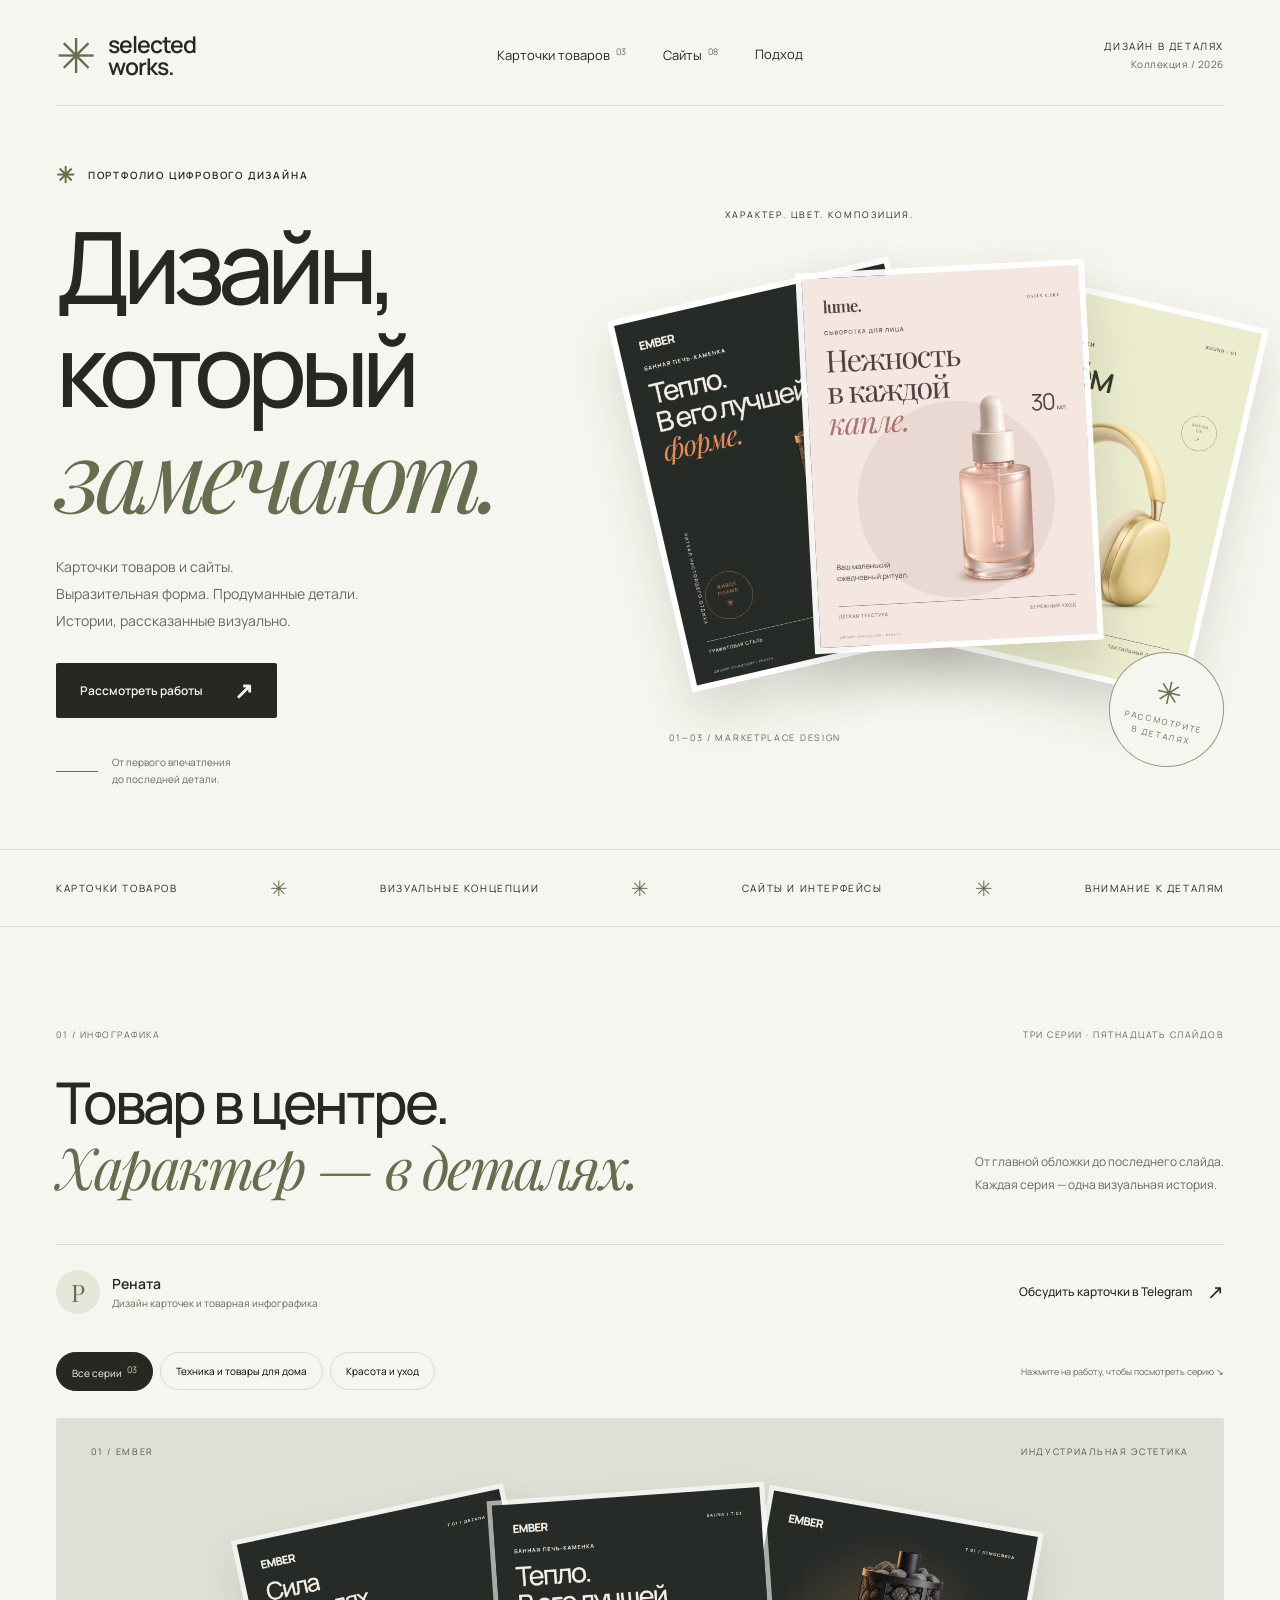
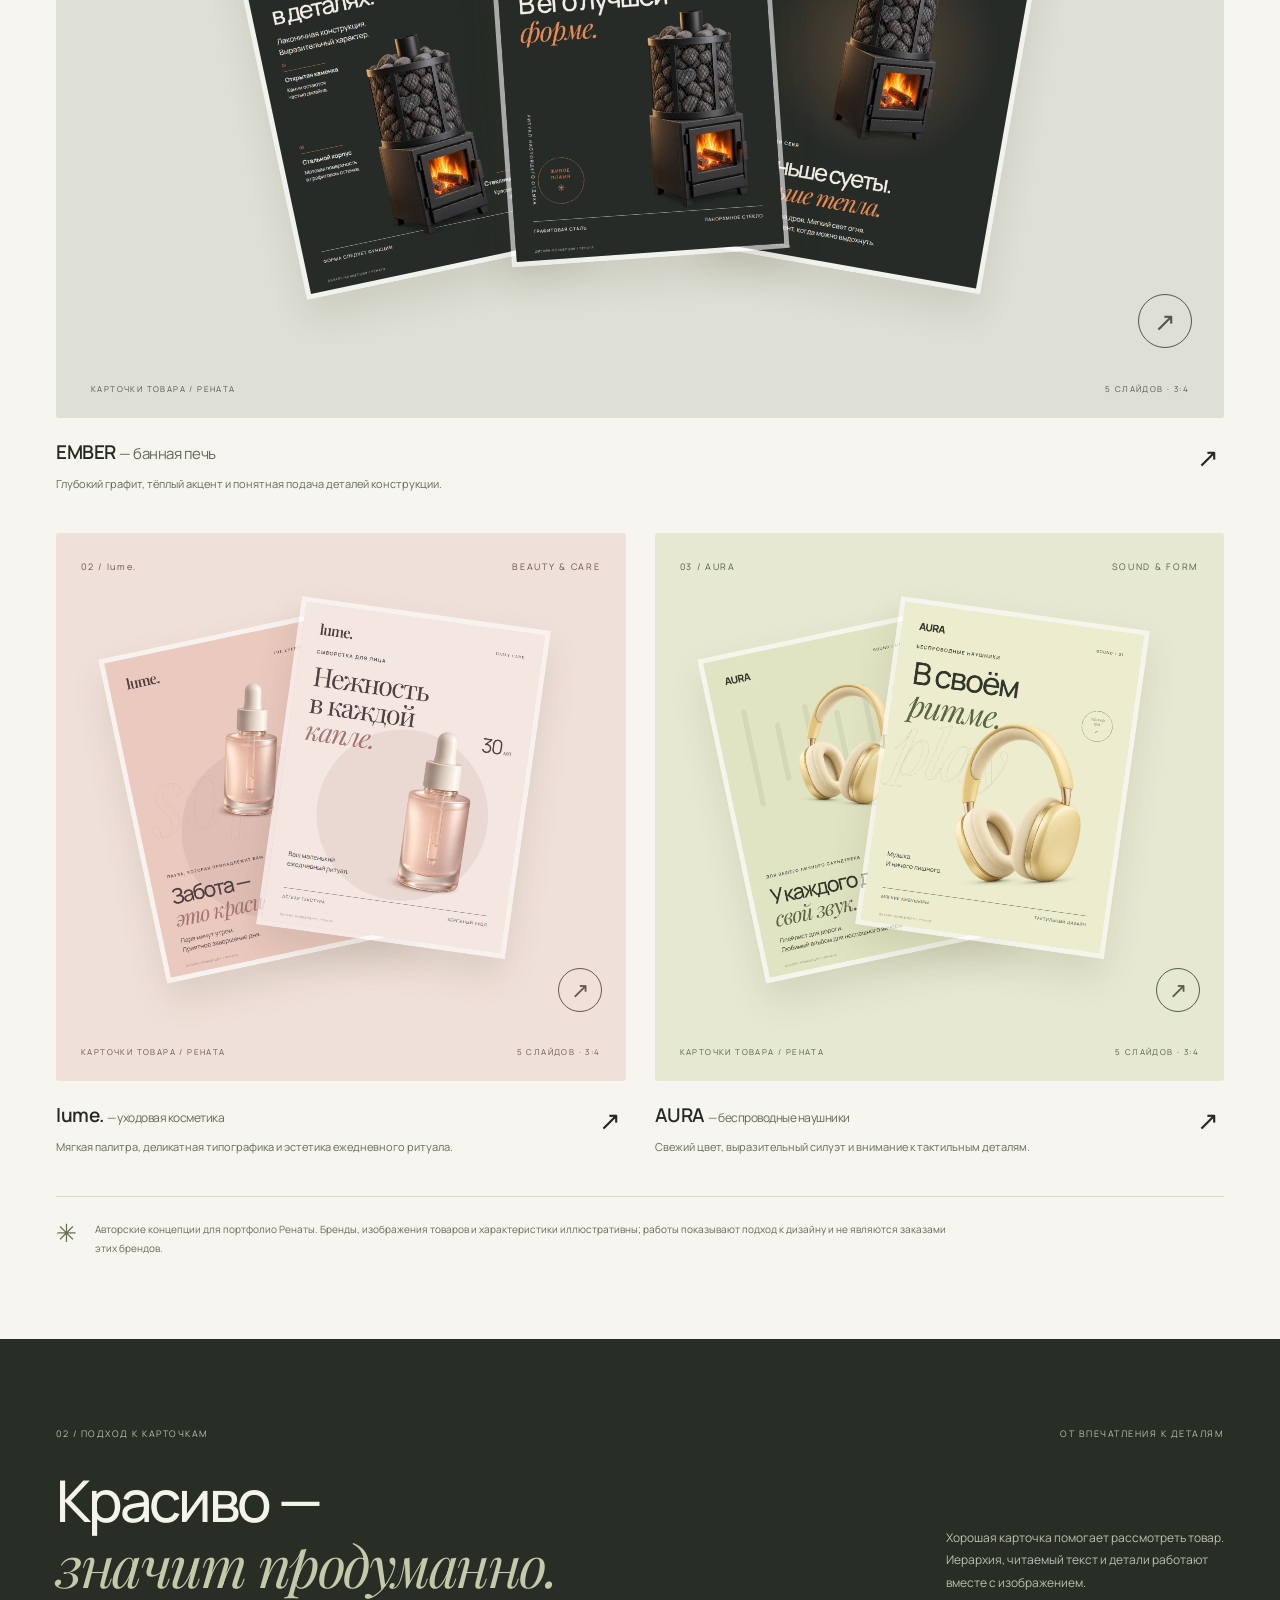
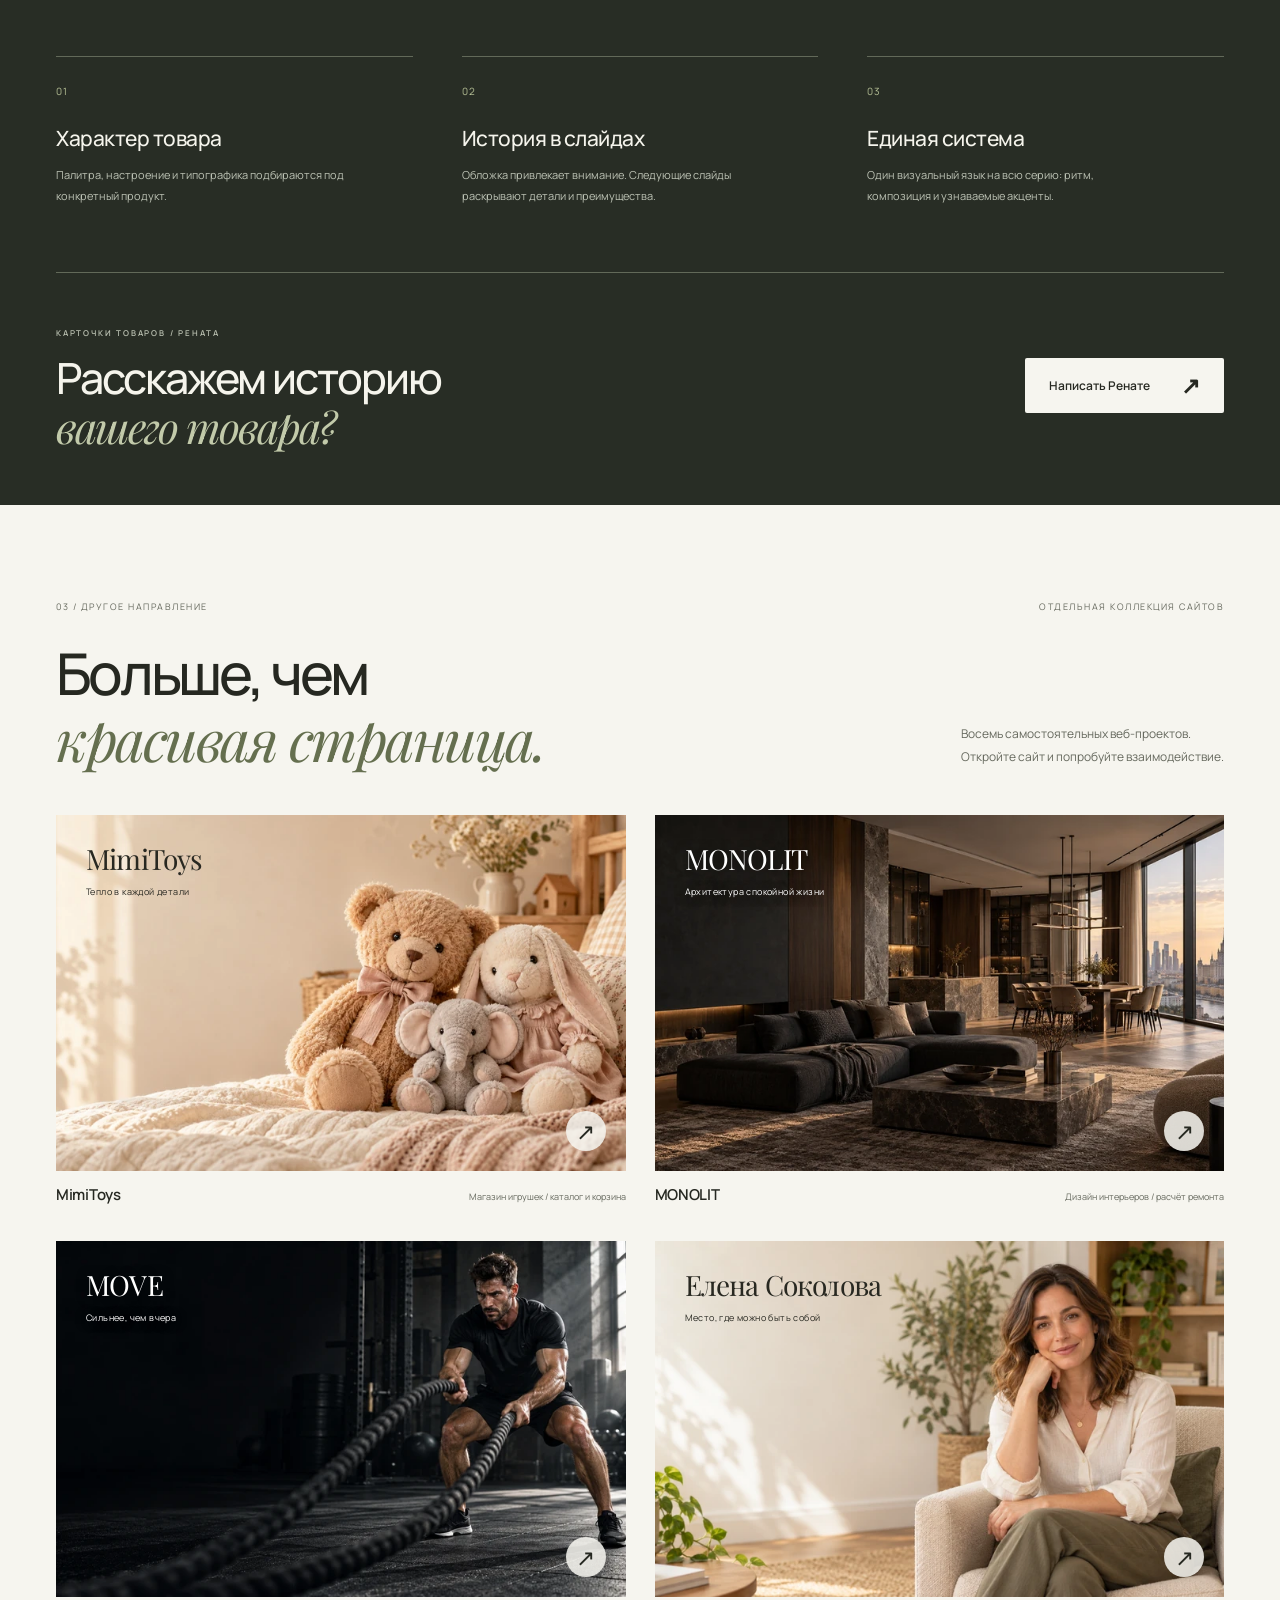
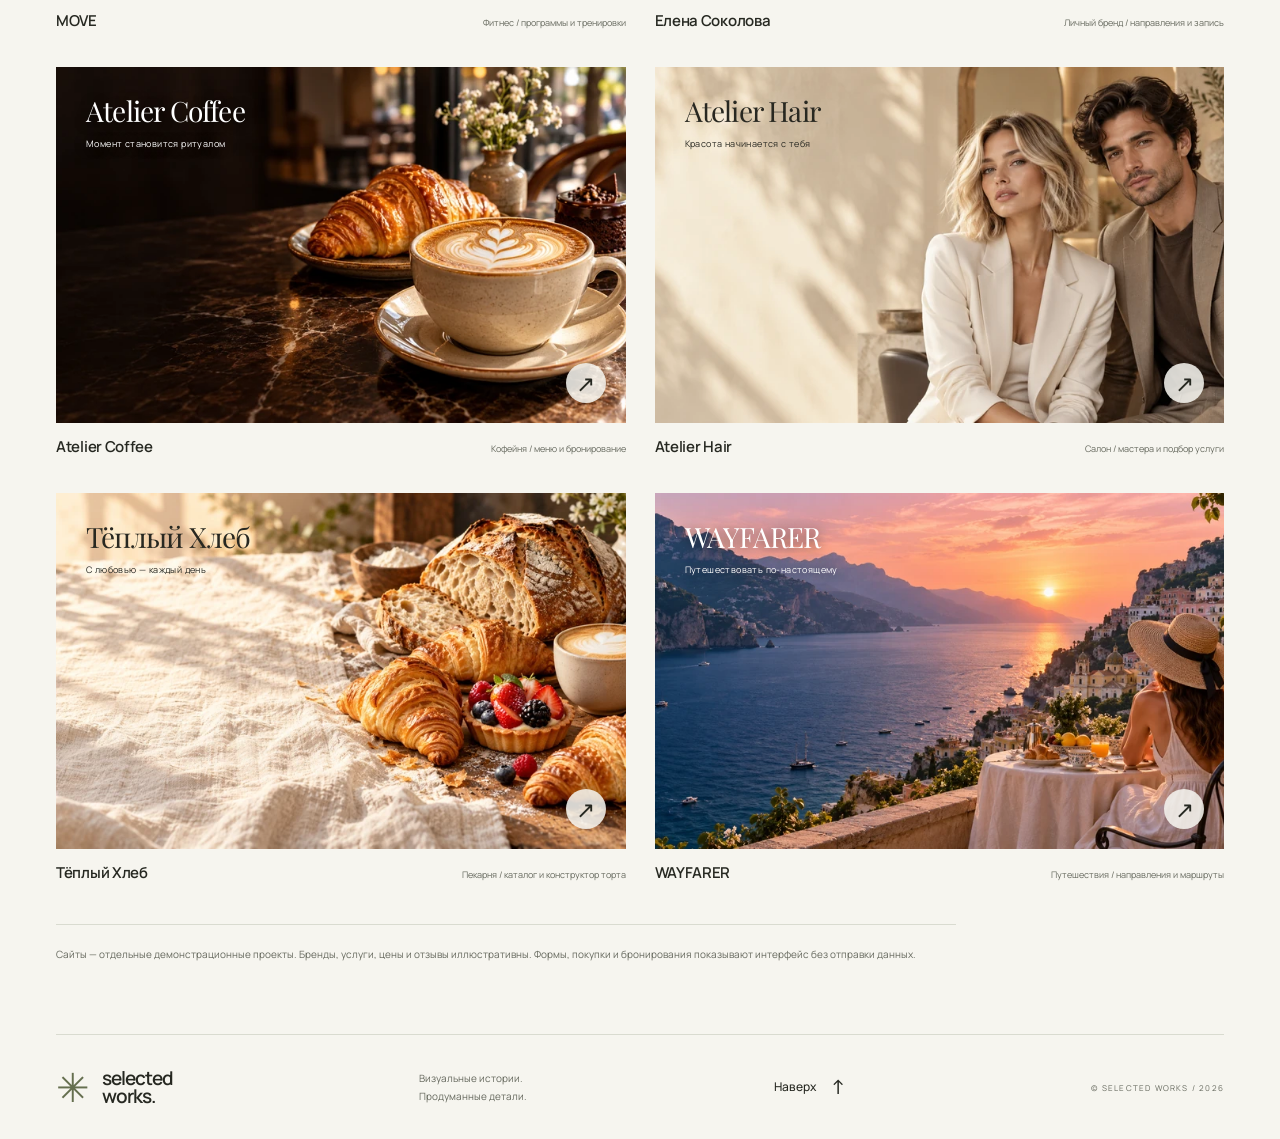
==== commit e7b7daa6: "Redesign portfolio and add Renata marketplace design collection" ====
--- a/index.html
+++ b/index.html
@@ -1 +1,19 @@
-<!doctype html><html lang="ru"><head><meta charset="utf-8"><meta name="viewport" content="width=device-width,initial-scale=1"><meta name="theme-color" content="#101112"><title>Selected Works — восемь сайтов, восемь историй</title><meta name="description" content="Коллекция восьми самостоятельных сайтов: магазины, сервисы, личные бренды. Дизайн по авторским макетам, адаптивная вёрстка и интерактивные сценарии."><link rel="icon" type="image/svg+xml" href="favicon.svg"><link rel="stylesheet" href="assets/fonts.css"><link rel="stylesheet" href="assets/styles.css?v=9fa07d8724d1"><script src="assets/app.js" defer></script></head><body class="portfolio" data-site="portfolio"><a class="skip-link" href="#collection">Перейти к проектам</a><header class="portfolio-header"><a class="portfolio-logo" href="./"><svg class="icon " viewBox="0 0 24 24" fill="none" stroke="currentColor" stroke-width="1.4" stroke-linecap="round" stroke-linejoin="round" aria-hidden="true"><path d="m12 2 3 7 7 3-7 3-3 7-3-7-7-3 7-3 3-7Z"/></svg> SELECTED<span>WORKS</span></a><nav aria-label="Основная навигация"><a href="#collection">Проекты <sup>08</sup></a><a href="#approach">Подход</a><a href="https://github.com/haevlob" target="_blank" rel="noopener noreferrer">GitHub ↗</a></nav></header><main><section class="portfolio-hero" id="top"><div class="portfolio-hero-copy"><span class="eyebrow"><span class="status-dot"></span> DIGITAL DESIGN COLLECTION · 2026</span><h1>Создаём сайты.<br>Рассказываем<br><em>истории.</em></h1><p>Восемь разных миров. Продуманный дизайн,<br>живые детали и опыт, который хочется исследовать.</p><a class="btn portfolio-btn" href="#collection">Смотреть коллекцию <svg class="icon " viewBox="0 0 24 24" fill="none" stroke="currentColor" stroke-width="1.4" stroke-linecap="round" stroke-linejoin="round" aria-hidden="true"><path d="M4 12h15m-6-6 6 6-6 6"/></svg></a><div class="hero-caption">Дизайн · Вёрстка · Интерактивность</div></div><div class="portfolio-showcase" aria-label="Предпросмотр коллекции сайтов"><a class="preview-window preview-one" href="projects/mimi/"><div class="browser-chrome"><i></i><i></i><i></i><span>mimitoys.design</span></div><div class="preview-visual"><img src="assets/hd/mimi/hero.webp" alt="Мягкие игрушки MimiToys" width="1672" height="941" srcset="assets/hd/mimi/hero-480.webp 480w, assets/hd/mimi/hero-800.webp 800w, assets/hd/mimi/hero.webp 1672w" sizes="(max-width:700px) 94vw, (max-width:1150px) 50vw, 640px"><div class="mini-site-copy"><strong>MimiToys</strong><span>Дарим тепло<br>и радость</span></div></div></a><a class="preview-window preview-two" href="projects/coffee/"><div class="browser-chrome"><i></i><i></i><i></i><span>atelier.coffee</span></div><div class="preview-visual"><img src="assets/hd/coffee/hero.webp" alt="Atelier Coffee" width="1672" height="941" srcset="assets/hd/coffee/hero-480.webp 480w, assets/hd/coffee/hero-800.webp 800w, assets/hd/coffee/hero.webp 1672w" sizes="(max-width:700px) 94vw, (max-width:1150px) 50vw, 640px"><div class="mini-site-copy"><strong>Atelier Coffee</strong><span>Момент<br>становится ритуалом</span></div></div></a><a class="preview-window preview-three" href="projects/move/"><div class="browser-chrome"><i></i><i></i><i></i><span>move.club</span></div><div class="preview-visual"><img src="assets/hd/move/hero.webp" alt="Фитнес MOVE" width="1672" height="941" srcset="assets/hd/move/hero-480.webp 480w, assets/hd/move/hero-800.webp 800w, assets/hd/move/hero.webp 1672w" sizes="(max-width:700px) 94vw, (max-width:1150px) 50vw, 640px"><div class="mini-site-copy"><strong>MOVE</strong><span>ТВОЯ ЛУЧШАЯ<br>ВЕРСИЯ</span></div></div></a><span class="showcase-label">LIVE DEMOS · EXPLORE & INTERACT</span></div></section><div class="portfolio-marquee"><span>ИНТЕРНЕТ-МАГАЗИНЫ</span><i>✦</i><span>ЛИЧНЫЕ БРЕНДЫ</span><i>✦</i><span>УСЛУГИ</span><i>✦</i><span>ВПЕЧАТЛЕНИЯ</span><i>✦</i><span>ДЕТАЛИ</span></div><section class="portfolio-collection" id="collection"><div class="portfolio-section-head"><div><span class="eyebrow">ИЗБРАННЫЕ ПРОЕКТЫ / 01—08</span><h2>Каждый бренд —<br><em>отдельный мир.</em></h2></div><p>Откройте любой проект.<br>Полистайте, попробуйте, рассмотрите детали.</p></div><div class="portfolio-filters filter-pills"><button class="pill active" data-portfolio-filter="all" aria-pressed="true">Все проекты</button><button class="pill " data-portfolio-filter="Интернет-магазин" aria-pressed="false">Интернет-магазин</button><button class="pill " data-portfolio-filter="Услуги" aria-pressed="false">Услуги</button><button class="pill " data-portfolio-filter="Личный бренд" aria-pressed="false">Личный бренд</button></div><div class="portfolio-grid"><article class="portfolio-project" data-project-type="Интернет-магазин" style="--project-color:#d89a9f"><a class="project-preview" href="projects/mimi/" aria-label="Открыть MimiToys"><div class="browser-chrome"><i></i><i></i><i></i><span>mimi.design</span></div><div class="project-preview-content"><img src="assets/hd/mimi/hero.webp" alt="MimiToys — главная страница" loading="lazy" width="1672" height="941" srcset="assets/hd/mimi/hero-480.webp 480w, assets/hd/mimi/hero-800.webp 800w, assets/hd/mimi/hero.webp 1672w" sizes="(max-width:700px) 94vw, (max-width:1150px) 50vw, 640px"><div class="project-preview-copy "><strong>MimiToys</strong><span>Тепло в каждой детали</span></div><span class="open-project-circle"><svg class="icon " viewBox="0 0 24 24" fill="none" stroke="currentColor" stroke-width="1.4" stroke-linecap="round" stroke-linejoin="round" aria-hidden="true"><path d="M4 12h15m-6-6 6 6-6 6"/></svg></span></div></a><div class="project-caption"><span class="project-number">01</span><div><h3><a href="projects/mimi/">MimiToys</a></h3><p>Мягкий мир игрушек ручной работы. Каталог, избранное и корзина в нежной пастельной палитре.</p><span class="project-tags">Интернет-магазин · адаптивный сайт · интерактивное демо</span></div><a class="project-open" href="projects/mimi/" aria-label="Открыть сайт MimiToys">↗</a></div></article><article class="portfolio-project" data-project-type="Услуги" style="--project-color:#dc914f"><a class="project-preview" href="projects/monolit/" aria-label="Открыть MONOLIT"><div class="browser-chrome"><i></i><i></i><i></i><span>monolit.design</span></div><div class="project-preview-content"><img src="assets/hd/monolit/hero.webp" alt="MONOLIT — главная страница" loading="lazy" width="1672" height="941" srcset="assets/hd/monolit/hero-480.webp 480w, assets/hd/monolit/hero-800.webp 800w, assets/hd/monolit/hero.webp 1672w" sizes="(max-width:700px) 94vw, (max-width:1150px) 50vw, 640px"><div class="project-preview-copy preview-light"><strong>MONOLIT</strong><span>Архитектура спокойной жизни</span></div><span class="open-project-circle"><svg class="icon " viewBox="0 0 24 24" fill="none" stroke="currentColor" stroke-width="1.4" stroke-linecap="round" stroke-linejoin="round" aria-hidden="true"><path d="M4 12h15m-6-6 6 6-6 6"/></svg></span></div></a><div class="project-caption"><span class="project-number">02</span><div><h3><a href="projects/monolit/">MONOLIT</a></h3><p>Строгая архитектурная композиция, портфолио интерьеров и интерактивный расчёт ремонта.</p><span class="project-tags">Услуги · адаптивный сайт · интерактивное демо</span></div><a class="project-open" href="projects/monolit/" aria-label="Открыть сайт MONOLIT">↗</a></div></article><article class="portfolio-project" data-project-type="Услуги" style="--project-color:#d2f355"><a class="project-preview" href="projects/move/" aria-label="Открыть MOVE"><div class="browser-chrome"><i></i><i></i><i></i><span>move.design</span></div><div class="project-preview-content"><img src="assets/hd/move/hero.webp" alt="MOVE — главная страница" loading="lazy" width="1672" height="941" srcset="assets/hd/move/hero-480.webp 480w, assets/hd/move/hero-800.webp 800w, assets/hd/move/hero.webp 1672w" sizes="(max-width:700px) 94vw, (max-width:1150px) 50vw, 640px"><div class="project-preview-copy preview-light"><strong>MOVE</strong><span>Сильнее, чем вчера</span></div><span class="open-project-circle"><svg class="icon " viewBox="0 0 24 24" fill="none" stroke="currentColor" stroke-width="1.4" stroke-linecap="round" stroke-linejoin="round" aria-hidden="true"><path d="M4 12h15m-6-6 6 6-6 6"/></svg></span></div></a><div class="project-caption"><span class="project-number">03</span><div><h3><a href="projects/move/">MOVE</a></h3><p>Энергичный фитнес-проект с программами, тарифами и личным трекером тренировки.</p><span class="project-tags">Услуги · адаптивный сайт · интерактивное демо</span></div><a class="project-open" href="projects/move/" aria-label="Открыть сайт MOVE">↗</a></div></article><article class="portfolio-project" data-project-type="Личный бренд" style="--project-color:#a99766"><a class="project-preview" href="projects/elena/" aria-label="Открыть Елена Соколова"><div class="browser-chrome"><i></i><i></i><i></i><span>elena.design</span></div><div class="project-preview-content"><img src="assets/hd/elena/hero.webp" alt="Елена Соколова — главная страница" loading="lazy" width="1672" height="941" srcset="assets/hd/elena/hero-480.webp 480w, assets/hd/elena/hero-800.webp 800w, assets/hd/elena/hero.webp 1672w" sizes="(max-width:700px) 94vw, (max-width:1150px) 50vw, 640px"><div class="project-preview-copy "><strong>Елена Соколова</strong><span>Место, где можно быть собой</span></div><span class="open-project-circle"><svg class="icon " viewBox="0 0 24 24" fill="none" stroke="currentColor" stroke-width="1.4" stroke-linecap="round" stroke-linejoin="round" aria-hidden="true"><path d="M4 12h15m-6-6 6 6-6 6"/></svg></span></div></a><div class="project-caption"><span class="project-number">04</span><div><h3><a href="projects/elena/">Елена Соколова</a></h3><p>Спокойный сайт психолога: направления работы, форматы встреч и онлайн-запись.</p><span class="project-tags">Личный бренд · адаптивный сайт · интерактивное демо</span></div><a class="project-open" href="projects/elena/" aria-label="Открыть сайт Елена Соколова">↗</a></div></article><article class="portfolio-project" data-project-type="Интернет-магазин" style="--project-color:#ba9059"><a class="project-preview" href="projects/coffee/" aria-label="Открыть Atelier Coffee"><div class="browser-chrome"><i></i><i></i><i></i><span>coffee.design</span></div><div class="project-preview-content"><img src="assets/hd/coffee/hero.webp" alt="Atelier Coffee — главная страница" loading="lazy" width="1672" height="941" srcset="assets/hd/coffee/hero-480.webp 480w, assets/hd/coffee/hero-800.webp 800w, assets/hd/coffee/hero.webp 1672w" sizes="(max-width:700px) 94vw, (max-width:1150px) 50vw, 640px"><div class="project-preview-copy preview-light"><strong>Atelier Coffee</strong><span>Момент становится ритуалом</span></div><span class="open-project-circle"><svg class="icon " viewBox="0 0 24 24" fill="none" stroke="currentColor" stroke-width="1.4" stroke-linecap="round" stroke-linejoin="round" aria-hidden="true"><path d="M4 12h15m-6-6 6 6-6 6"/></svg></span></div></a><div class="project-caption"><span class="project-number">05</span><div><h3><a href="projects/coffee/">Atelier Coffee</a></h3><p>Тёплый кофейный журнал, интерактивное меню и бронирование столика.</p><span class="project-tags">Интернет-магазин · адаптивный сайт · интерактивное демо</span></div><a class="project-open" href="projects/coffee/" aria-label="Открыть сайт Atelier Coffee">↗</a></div></article><article class="portfolio-project" data-project-type="Услуги" style="--project-color:#776054"><a class="project-preview" href="projects/hair/" aria-label="Открыть Atelier Hair"><div class="browser-chrome"><i></i><i></i><i></i><span>hair.design</span></div><div class="project-preview-content"><img src="assets/hd/hair/hero.webp" alt="Atelier Hair — главная страница" loading="lazy" width="1672" height="941" srcset="assets/hd/hair/hero-480.webp 480w, assets/hd/hair/hero-800.webp 800w, assets/hd/hair/hero.webp 1672w" sizes="(max-width:700px) 94vw, (max-width:1150px) 50vw, 640px"><div class="project-preview-copy "><strong>Atelier Hair</strong><span>Красота начинается с тебя</span></div><span class="open-project-circle"><svg class="icon " viewBox="0 0 24 24" fill="none" stroke="currentColor" stroke-width="1.4" stroke-linecap="round" stroke-linejoin="round" aria-hidden="true"><path d="M4 12h15m-6-6 6 6-6 6"/></svg></span></div></a><div class="project-caption"><span class="project-number">06</span><div><h3><a href="projects/hair/">Atelier Hair</a></h3><p>Редакционный сайт салона: мастера, галерея работ, прайс и подбор услуги.</p><span class="project-tags">Услуги · адаптивный сайт · интерактивное демо</span></div><a class="project-open" href="projects/hair/" aria-label="Открыть сайт Atelier Hair">↗</a></div></article><article class="portfolio-project" data-project-type="Интернет-магазин" style="--project-color:#b55536"><a class="project-preview" href="projects/bakery/" aria-label="Открыть Тёплый Хлеб"><div class="browser-chrome"><i></i><i></i><i></i><span>bakery.design</span></div><div class="project-preview-content"><img src="assets/hd/bakery/hero.webp" alt="Тёплый Хлеб — главная страница" loading="lazy" width="1672" height="941" srcset="assets/hd/bakery/hero-480.webp 480w, assets/hd/bakery/hero-800.webp 800w, assets/hd/bakery/hero.webp 1672w" sizes="(max-width:700px) 94vw, (max-width:1150px) 50vw, 640px"><div class="project-preview-copy "><strong>Тёплый Хлеб</strong><span>С любовью — каждый день</span></div><span class="open-project-circle"><svg class="icon " viewBox="0 0 24 24" fill="none" stroke="currentColor" stroke-width="1.4" stroke-linecap="round" stroke-linejoin="round" aria-hidden="true"><path d="M4 12h15m-6-6 6 6-6 6"/></svg></span></div></a><div class="project-caption"><span class="project-number">07</span><div><h3><a href="projects/bakery/">Тёплый Хлеб</a></h3><p>Уютная ремесленная пекарня: каталог, корзина и конструктор праздничного торта.</p><span class="project-tags">Интернет-магазин · адаптивный сайт · интерактивное демо</span></div><a class="project-open" href="projects/bakery/" aria-label="Открыть сайт Тёплый Хлеб">↗</a></div></article><article class="portfolio-project" data-project-type="Услуги" style="--project-color:#8ca095"><a class="project-preview" href="projects/wayfarer/" aria-label="Открыть WAYFARER"><div class="browser-chrome"><i></i><i></i><i></i><span>wayfarer.design</span></div><div class="project-preview-content"><img src="assets/hd/wayfarer/hero.webp" alt="WAYFARER — главная страница" loading="lazy" width="1672" height="941" srcset="assets/hd/wayfarer/hero-480.webp 480w, assets/hd/wayfarer/hero-800.webp 800w, assets/hd/wayfarer/hero.webp 1672w" sizes="(max-width:700px) 94vw, (max-width:1150px) 50vw, 640px"><div class="project-preview-copy preview-light"><strong>WAYFARER</strong><span>Путешествовать по-настоящему</span></div><span class="open-project-circle"><svg class="icon " viewBox="0 0 24 24" fill="none" stroke="currentColor" stroke-width="1.4" stroke-linecap="round" stroke-linejoin="round" aria-hidden="true"><path d="M4 12h15m-6-6 6 6-6 6"/></svg></span></div></a><div class="project-caption"><span class="project-number">08</span><div><h3><a href="projects/wayfarer/">WAYFARER</a></h3><p>Кинематографичный travel-проект с подбором направлений и карточками путешествий.</p><span class="project-tags">Услуги · адаптивный сайт · интерактивное демо</span></div><a class="project-open" href="projects/wayfarer/" aria-label="Открыть сайт WAYFARER">↗</a></div></article></div></section><section class="portfolio-approach" id="approach"><span class="eyebrow">ОТ МАКЕТА К ВПЕЧАТЛЕНИЮ</span><h2>Красиво.<br>Продуманно.<br><em>По-настоящему.</em></h2><div class="approach-grid"><div><span>01</span><h3>Характер</h3><p>У каждого проекта своя палитра, типографика и ритм. Дизайн раскрывает настроение бренда.</p></div><div><span>02</span><h3>Взаимодействие</h3><p>Каталоги, фильтры, корзины, запись и калькуляторы. Страницы можно не только смотреть, но и исследовать.</p></div><div><span>03</span><h3>Внимание</h3><p>Адаптивные композиции, доступная навигация, быстрые локальные изображения и аккуратные детали.</p></div></div><div class="portfolio-demo-note">Коллекция создана для портфолио. Бренды, услуги, цены и отзывы иллюстративны. Формы не отправляют данные, покупки и бронирования не создаются.</div></section></main><footer class="portfolio-footer"><a class="portfolio-logo" href="#"><svg class="icon " viewBox="0 0 24 24" fill="none" stroke="currentColor" stroke-width="1.4" stroke-linecap="round" stroke-linejoin="round" aria-hidden="true"><path d="m12 2 3 7 7 3-7 3-3 7-3-7-7-3 7-3 3-7Z"/></svg> SELECTED<span>WORKS</span></a><span>8 проектов · множество деталей</span><a href="https://github.com/haevlob" target="_blank" rel="noopener noreferrer">GitHub ↗</a><a href="#top">Наверх ↑</a></footer><div class="toast" role="status" aria-live="polite"></div></body></html>+<!doctype html><html lang="ru"><head>
+<meta charset="utf-8"><meta name="viewport" content="width=device-width,initial-scale=1"><meta name="theme-color" content="#f6f5ef">
+<title>Selected Works — инфографика, сайты и визуальные истории</title><meta name="description" content="Портфолио цифрового дизайна. Карточки товаров и инфографика Ренаты, отдельная коллекция сайтов и интерактивных интерфейсов.">
+<meta property="og:title" content="Selected Works — дизайн в деталях"><meta property="og:description" content="Три серии товарной инфографики и восемь интерактивных сайтов. Избранные работы, которые хочется рассмотреть."><meta property="og:type" content="website"><meta property="og:url" content="https://haevlob.github.io/portfolio/"><meta property="og:image" content="https://haevlob.github.io/portfolio/assets/marketplace/social-preview.jpg">
+<link rel="icon" type="image/svg+xml" href="favicon.svg"><link rel="stylesheet" href="assets/fonts.css"><link rel="stylesheet" href="assets/premium.css?v=20261014-1"><script src="assets/premium.js?v=20261014-1" defer></script></head><body>
+<a class="skip-link" href="#work">Перейти к работам</a>
+<header class="site-header wrap"><a class="wordmark" href="./" aria-label="Selected Works — главная"><span class="mark" aria-hidden="true">✳</span><span>selected<span class="wordmark-bottom">works.</span></span></a><nav aria-label="Основная навигация"><a href="#work">Карточки товаров <sup>03</sup></a><a href="#web">Сайты <sup>08</sup></a><a href="#approach">Подход</a></nav><span class="header-note">ДИЗАЙН В ДЕТАЛЯХ<br><span>Коллекция / 2026</span></span></header>
+<main><section class="hero wrap" id="top"><div class="hero-copy"><p class="eyebrow"><span class="tiny-star">✳</span> ПОРТФОЛИО ЦИФРОВОГО ДИЗАЙНА</p><h1>Дизайн,<br>который<br><em>замечают.</em></h1><p class="hero-description">Карточки товаров и сайты.<br>Выразительная форма. Продуманные детали.<br>Истории, рассказанные визуально.</p><a class="button button-dark" href="#work">Рассмотреть работы <span aria-hidden="true">↗</span></a><div class="hero-bottom"><span class="mini-line"></span><span>От первого впечатления<br>до последней детали.</span></div></div><div class="hero-art" aria-label="Три серии товарной инфографики"><span class="art-note">ХАРАКТЕР. ЦВЕТ. КОМПОЗИЦИЯ.</span><a class="floating-card card-back-left" href="?project=ember#work" data-open-case="ember" aria-label="Открыть EMBER — банная печь"><img class="" src="assets/marketplace/ember/01.webp" alt="EMBER — слайд 1" width="900" height="1200" fetchpriority="high"></a><a class="floating-card card-back-right" href="?project=aura#work" data-open-case="aura" aria-label="Открыть AURA — наушники"><img class="" src="assets/marketplace/aura/01.webp" alt="AURA — слайд 1" width="900" height="1200" fetchpriority="high"></a><a class="floating-card card-front" href="?project=lume#work" data-open-case="lume" aria-label="Открыть lume. — косметика"><img class="" src="assets/marketplace/lume/01.webp" alt="lume. — слайд 1" width="900" height="1200" fetchpriority="high"></a><div class="art-stamp"><span>✳</span>РАССМОТРИТЕ<br>В ДЕТАЛЯХ</div><span class="art-index">01—03 / MARKETPLACE DESIGN</span></div></section>
+<div class="discipline-bar"><div class="wrap"><span>КАРТОЧКИ ТОВАРОВ</span><i>✳</i><span>ВИЗУАЛЬНЫЕ КОНЦЕПЦИИ</span><i>✳</i><span>САЙТЫ И ИНТЕРФЕЙСЫ</span><i>✳</i><span>ВНИМАНИЕ К ДЕТАЛЯМ</span></div></div>
+<section class="work-section wrap" id="work" aria-labelledby="work-title"><div class="section-kicker"><span>01 / ИНФОГРАФИКА</span><span>ТРИ СЕРИИ · ПЯТНАДЦАТЬ СЛАЙДОВ</span></div><div class="section-heading"><h2 id="work-title">Товар в центре.<br><em>Характер — в деталях.</em></h2><p>От главной обложки до последнего слайда.<br>Каждая серия — одна визуальная история.</p></div>
+<div class="author-row"><div class="author"><span class="author-initial" aria-hidden="true">Р</span><div><b>Рената</b><span>Дизайн карточек и товарная инфографика</span></div></div><a class="text-link telegram-link" href="https://t.me/MusicalBlueLotus26" target="_blank" rel="noopener noreferrer">Обсудить карточки в Telegram <span aria-hidden="true">↗</span></a></div>
+<div class="filter-row" role="group" aria-label="Фильтр карточек товаров"><button type="button" class="filter active" data-filter="all" aria-pressed="true">Все серии <sup>03</sup></button><button type="button" class="filter" data-filter="tech" aria-pressed="false">Техника и товары для дома</button><button type="button" class="filter" data-filter="beauty" aria-pressed="false">Красота и уход</button><span class="filter-hint">Нажмите на работу, чтобы посмотреть серию ↘</span></div>
+<article class="case-card case-ember" data-category="tech"><a class="case-visual" href="?project=ember#work" data-open-case="ember" aria-label="Посмотреть все пять слайдов EMBER"><div class="case-label"><span>01 / EMBER</span><span>ИНДУСТРИАЛЬНАЯ ЭСТЕТИКА</span></div><div class="case-composition"><img class="case-slide side-slide first" src="assets/marketplace/ember/02.webp" alt="EMBER — слайд 2" width="900" height="1200" loading="lazy"><img class="case-slide main-slide" src="assets/marketplace/ember/01.webp" alt="EMBER — слайд 1" width="900" height="1200" loading="lazy"><img class="case-slide side-slide last" src="assets/marketplace/ember/03.webp" alt="EMBER — слайд 3" width="900" height="1200" loading="lazy"></div><span class="open-circle" aria-hidden="true">↗</span><div class="case-visual-foot"><span>КАРТОЧКИ ТОВАРА / РЕНАТА</span><span>5 СЛАЙДОВ · 3:4</span></div></a><div class="case-caption"><div><h3><a href="?project=ember#work" data-open-case="ember" >EMBER <span>— банная печь</span></a></h3><p>Глубокий графит, тёплый акцент и понятная подача деталей конструкции.</p></div><a href="?project=ember#work" data-open-case="ember" class="small-arrow" aria-label="Открыть серию">↗</a></div></article><div class="case-pair"><article class="case-card case-lume" data-category="beauty"><a class="case-visual" href="?project=lume#work" data-open-case="lume" aria-label="Посмотреть все пять слайдов lume."><div class="case-label"><span>02 / lume.</span><span>BEAUTY & CARE</span></div><div class="case-composition"><img class="case-slide side-slide first" src="assets/marketplace/lume/03.webp" alt="lume. — слайд 3" width="900" height="1200" loading="lazy"><img class="case-slide main-slide" src="assets/marketplace/lume/01.webp" alt="lume. — слайд 1" width="900" height="1200" loading="lazy"></div><span class="open-circle" aria-hidden="true">↗</span><div class="case-visual-foot"><span>КАРТОЧКИ ТОВАРА / РЕНАТА</span><span>5 СЛАЙДОВ · 3:4</span></div></a><div class="case-caption"><div><h3><a href="?project=lume#work" data-open-case="lume" >lume. <span>— уходовая косметика</span></a></h3><p>Мягкая палитра, деликатная типографика и эстетика ежедневного ритуала.</p></div><a href="?project=lume#work" data-open-case="lume" class="small-arrow" aria-label="Открыть серию">↗</a></div></article><article class="case-card case-aura" data-category="tech"><a class="case-visual" href="?project=aura#work" data-open-case="aura" aria-label="Посмотреть все пять слайдов AURA"><div class="case-label"><span>03 / AURA</span><span>SOUND & FORM</span></div><div class="case-composition"><img class="case-slide side-slide first" src="assets/marketplace/aura/03.webp" alt="AURA — слайд 3" width="900" height="1200" loading="lazy"><img class="case-slide main-slide" src="assets/marketplace/aura/01.webp" alt="AURA — слайд 1" width="900" height="1200" loading="lazy"></div><span class="open-circle" aria-hidden="true">↗</span><div class="case-visual-foot"><span>КАРТОЧКИ ТОВАРА / РЕНАТА</span><span>5 СЛАЙДОВ · 3:4</span></div></a><div class="case-caption"><div><h3><a href="?project=aura#work" data-open-case="aura" >AURA <span>— беспроводные наушники</span></a></h3><p>Свежий цвет, выразительный силуэт и внимание к тактильным деталям.</p></div><a href="?project=aura#work" data-open-case="aura" class="small-arrow" aria-label="Открыть серию">↗</a></div></article></div>
+<div class="concept-note"><span aria-hidden="true">✳</span><p>Авторские концепции для портфолио Ренаты. Бренды, изображения товаров и характеристики иллюстративны; работы показывают подход к дизайну и не являются заказами этих брендов.</p></div></section>
+<section class="approach-section" id="approach"><div class="wrap"><div class="section-kicker"><span>02 / ПОДХОД К КАРТОЧКАМ</span><span>ОТ ВПЕЧАТЛЕНИЯ К ДЕТАЛЯМ</span></div><div class="approach-top"><h2>Красиво —<br><em>значит продуманно.</em></h2><p>Хорошая карточка помогает рассмотреть товар.<br>Иерархия, читаемый текст и детали работают<br>вместе с изображением.</p></div><div class="approach-grid"><div><span class="step-number">01</span><h3>Характер товара</h3><p>Палитра, настроение и типографика подбираются под конкретный продукт.</p></div><div><span class="step-number">02</span><h3>История в слайдах</h3><p>Обложка привлекает внимание. Следующие слайды раскрывают детали и преимущества.</p></div><div><span class="step-number">03</span><h3>Единая система</h3><p>Один визуальный язык на всю серию: ритм, композиция и узнаваемые акценты.</p></div></div><div class="renata-cta"><div><span class="eyebrow">КАРТОЧКИ ТОВАРОВ / РЕНАТА</span><h3>Расскажем историю<br><em>вашего товара?</em></h3></div><a class="button button-light" href="https://t.me/MusicalBlueLotus26" target="_blank" rel="noopener noreferrer">Написать Ренате <span aria-hidden="true">↗</span></a></div></div></section>
+<section class="web-section wrap" id="web" aria-labelledby="web-title"><div class="section-kicker"><span>03 / ДРУГОЕ НАПРАВЛЕНИЕ</span><span>ОТДЕЛЬНАЯ КОЛЛЕКЦИЯ САЙТОВ</span></div><div class="section-heading"><h2 id="web-title">Больше, чем<br><em>красивая страница.</em></h2><p>Восемь самостоятельных веб-проектов.<br>Откройте сайт и попробуйте взаимодействие.</p></div><div class="web-grid"><a class="web-card" href="projects/mimi/"><div class="web-image"><img src="assets/hd/mimi/hero-800.webp" loading="lazy" width="800" height="450" alt="MimiToys — главная страница"><span class="web-overlay ">MimiToys<span>Тепло в каждой детали</span></span><span class="web-arrow" aria-hidden="true">↗</span></div><div class="web-caption"><h3>MimiToys</h3><span>Магазин игрушек / каталог и корзина</span></div></a><a class="web-card" href="projects/monolit/"><div class="web-image"><img src="assets/hd/monolit/hero-800.webp" loading="lazy" width="800" height="450" alt="MONOLIT — главная страница"><span class="web-overlay light">MONOLIT<span>Архитектура спокойной жизни</span></span><span class="web-arrow" aria-hidden="true">↗</span></div><div class="web-caption"><h3>MONOLIT</h3><span>Дизайн интерьеров / расчёт ремонта</span></div></a><a class="web-card" href="projects/move/"><div class="web-image"><img src="assets/hd/move/hero-800.webp" loading="lazy" width="800" height="450" alt="MOVE — главная страница"><span class="web-overlay light">MOVE<span>Сильнее, чем вчера</span></span><span class="web-arrow" aria-hidden="true">↗</span></div><div class="web-caption"><h3>MOVE</h3><span>Фитнес / программы и тренировки</span></div></a><a class="web-card" href="projects/elena/"><div class="web-image"><img src="assets/hd/elena/hero-800.webp" loading="lazy" width="800" height="450" alt="Елена Соколова — главная страница"><span class="web-overlay ">Елена Соколова<span>Место, где можно быть собой</span></span><span class="web-arrow" aria-hidden="true">↗</span></div><div class="web-caption"><h3>Елена Соколова</h3><span>Личный бренд / направления и запись</span></div></a><a class="web-card" href="projects/coffee/"><div class="web-image"><img src="assets/hd/coffee/hero-800.webp" loading="lazy" width="800" height="450" alt="Atelier Coffee — главная страница"><span class="web-overlay light">Atelier Coffee<span>Момент становится ритуалом</span></span><span class="web-arrow" aria-hidden="true">↗</span></div><div class="web-caption"><h3>Atelier Coffee</h3><span>Кофейня / меню и бронирование</span></div></a><a class="web-card" href="projects/hair/"><div class="web-image"><img src="assets/hd/hair/hero-800.webp" loading="lazy" width="800" height="450" alt="Atelier Hair — главная страница"><span class="web-overlay ">Atelier Hair<span>Красота начинается с тебя</span></span><span class="web-arrow" aria-hidden="true">↗</span></div><div class="web-caption"><h3>Atelier Hair</h3><span>Салон / мастера и подбор услуги</span></div></a><a class="web-card" href="projects/bakery/"><div class="web-image"><img src="assets/hd/bakery/hero-800.webp" loading="lazy" width="800" height="450" alt="Тёплый Хлеб — главная страница"><span class="web-overlay ">Тёплый Хлеб<span>С любовью — каждый день</span></span><span class="web-arrow" aria-hidden="true">↗</span></div><div class="web-caption"><h3>Тёплый Хлеб</h3><span>Пекарня / каталог и конструктор торта</span></div></a><a class="web-card" href="projects/wayfarer/"><div class="web-image"><img src="assets/hd/wayfarer/hero-800.webp" loading="lazy" width="800" height="450" alt="WAYFARER — главная страница"><span class="web-overlay light">WAYFARER<span>Путешествовать по-настоящему</span></span><span class="web-arrow" aria-hidden="true">↗</span></div><div class="web-caption"><h3>WAYFARER</h3><span>Путешествия / направления и маршруты</span></div></a></div><p class="web-note">Сайты — отдельные демонстрационные проекты. Бренды, услуги, цены и отзывы иллюстративны. Формы, покупки и бронирования показывают интерфейс без отправки данных.</p></section></main>
+<footer class="footer wrap"><a class="wordmark" href="#top"><span class="mark" aria-hidden="true">✳</span><span>selected<span class="wordmark-bottom">works.</span></span></a><span>Визуальные истории.<br>Продуманные детали.</span><a class="text-link" href="#top">Наверх <span aria-hidden="true">↑</span></a><small>© SELECTED WORKS / 2026</small></footer>
+<dialog class="gallery" aria-labelledby="gallery-title"><div class="gallery-top"><div><span class="eyebrow">ИНФОГРАФИКА / РЕНАТА</span><h2 id="gallery-title"></h2></div><button type="button" class="gallery-close" aria-label="Закрыть просмотр">×</button></div><div class="gallery-body"><div class="gallery-stage"><button type="button" class="gallery-arrow prev" aria-label="Предыдущий слайд">←</button><img id="gallery-image" width="900" height="1200" alt=""><button type="button" class="gallery-arrow next" aria-label="Следующий слайд">→</button></div><aside class="gallery-info"><span class="tag">Дизайн-концепция</span><p class="gallery-description"></p><div class="gallery-slide-info"><span id="slide-count" aria-live="polite"></span><h3 id="slide-title"></h3><p id="slide-description"></p></div><div class="gallery-thumbs" aria-label="Слайды серии"></div><a class="button button-dark" id="download-slide" download>Скачать слайд PNG <span aria-hidden="true">↓</span></a><a class="text-link" id="download-series" download>Скачать всю серию <span aria-hidden="true">↓</span></a><div class="gallery-author"><b>Рената · товарная инфографика</b><a href="https://t.me/MusicalBlueLotus26" target="_blank" rel="noopener noreferrer">@MusicalBlueLotus26 ↗</a></div><p class="gallery-disclaimer">Авторская работа для портфолио. Товар, бренд и характеристики иллюстративны.</p></aside></div></dialog>
+<noscript><p class="noscript-note">Для перелистывания включите JavaScript. Все слайды доступны <a href="assets/marketplace/renata-marketplace-portfolio.zip">в архиве портфолио</a>.</p></noscript></body></html>
--- a/assets/premium.css
+++ b/assets/premium.css
@@ -0,0 +1,9 @@
+:root{--paper:#f6f5ef;--ink:#262821;--muted:#66695e;--line:#d9dbd0;--olive:#656f4f;--serif:'Playfair Display',Georgia,serif;--sans:Manrope,Arial,sans-serif}*{box-sizing:border-box}html{scroll-behavior:smooth;scroll-padding-top:24px}body{margin:0;background:var(--paper);color:var(--ink);font-family:var(--sans);-webkit-font-smoothing:antialiased}a{color:inherit;text-decoration:none}button{font:inherit;cursor:pointer}img{display:block;max-width:100%}button,a{-webkit-tap-highlight-color:transparent}button:focus-visible,a:focus-visible{outline:2px solid var(--olive);outline-offset:6px}::selection{background:#dde2bf;color:#262821}[hidden]{display:none!important}.wrap{width:min(1320px,calc(100% - 112px));margin-inline:auto}.skip-link{position:fixed;top:12px;left:12px;z-index:1000;background:var(--ink);color:white;padding:12px;transform:translateY(-150%)}.skip-link:focus{transform:none}.site-header{display:flex;justify-content:space-between;align-items:center;padding:31px 0 26px;border-bottom:1px solid var(--line)}.wordmark{display:flex;align-items:center;gap:13px;font-size:23px;font-weight:600;line-height:.97;letter-spacing:-1px}.wordmark-bottom{display:block}.mark{font-size:48px;font-weight:400;line-height:1;color:var(--olive)}.site-header nav{display:flex;gap:37px;align-items:center;font-size:13px}.site-header nav a{padding:10px 0;border-bottom:1px solid transparent;transition:border-color .25s}.site-header nav a:hover{border-color:currentColor}sup{font-size:9px;margin-left:3px;color:var(--muted)}.header-note{text-align:right;font-size:10px;line-height:1.8;letter-spacing:1.6px}.header-note span{color:var(--muted);letter-spacing:.5px}.hero{display:grid;grid-template-columns:1fr 1fr;gap:35px;min-height:736px;align-items:center;padding:58px 0 61px}.eyebrow{font-size:10px;letter-spacing:1.8px;font-weight:600;line-height:1.7}.hero .eyebrow{margin:0 0 29px;display:flex;gap:12px;align-items:center}.tiny-star{font-size:22px;color:var(--olive);line-height:1}.hero h1{font-size:clamp(65px,7.8vw,112px);font-weight:500;line-height:1.03;letter-spacing:-7px;margin:0 0 28px}.hero h1 em{font-family:var(--serif);font-weight:400;letter-spacing:-6px;color:var(--olive)}.hero-description{font-size:14px;line-height:1.9;color:var(--muted);margin:0 0 29px}.button{display:inline-flex;align-items:center;justify-content:space-between;gap:31px;min-height:53px;padding:15px 23px;font-size:12px;font-weight:600;border-radius:2px;border:1px solid transparent;transition:background .25s,transform .25s}.button span{font-size:23px;line-height:1}.button-dark{background:var(--ink);color:var(--paper)}.button-dark:hover{background:var(--olive);transform:translateY(-2px)}.button-light{color:var(--ink);background:var(--paper)}.button-light:hover{background:#dbe0c5;transform:translateY(-2px)}.hero-bottom{display:flex;gap:14px;align-items:center;margin-top:36px;font-size:10px;line-height:1.7;color:var(--muted)}.mini-line{display:block;width:42px;height:1px;background:var(--olive)}.hero-art{position:relative;width:100%;height:585px}.floating-card{position:absolute;width:51%;border:6px solid #fffffff2;box-shadow:0 24px 50px #393b2429;transition:transform .5s,box-shadow .5s}.floating-card img{width:100%;height:auto}.floating-card:hover{z-index:6;box-shadow:0 28px 58px #393b2440;transform:translateY(-15px) rotate(0)}.card-back-left{left:-2%;top:100px;transform:rotate(-13deg);z-index:1}.card-back-right{right:-1%;top:108px;transform:rotate(13deg);z-index:2}.card-front{left:26%;top:82px;transform:rotate(-3deg);z-index:3}.art-note{position:absolute;left:12%;top:24px;font-size:9px;letter-spacing:2px;z-index:4}.art-stamp{position:absolute;right:0;bottom:2px;width:115px;height:115px;border:1px solid #929981;border-radius:50%;display:flex;flex-direction:column;align-items:center;justify-content:center;font-size:8px;text-align:center;line-height:1.7;letter-spacing:1.8px;color:var(--olive);transform:rotate(13deg);z-index:4;background:var(--paper)}.art-stamp span{font-size:31px;margin-bottom:7px;line-height:1}.art-index{position:absolute;left:2%;bottom:25px;font-size:9px;letter-spacing:1.7px;color:var(--muted)}.discipline-bar{border-block:1px solid var(--line)}.discipline-bar .wrap{display:flex;justify-content:space-between;align-items:center;gap:22px;padding-block:24px}.discipline-bar span{font-size:10px;letter-spacing:1.6px;white-space:nowrap}.discipline-bar i{font-style:normal;color:var(--olive);font-size:21px}.work-section{padding-top:101px;padding-bottom:81px}.section-kicker{display:flex;justify-content:space-between;font-size:9px;letter-spacing:1.5px;line-height:1.6;color:var(--muted);margin-bottom:27px}.section-heading{display:flex;justify-content:space-between;align-items:flex-end;gap:40px;margin-bottom:43px}h2{font-size:clamp(38px,4.5vw,62px);line-height:1.12;letter-spacing:-3px;font-weight:500;margin:0}h2 em{font-family:var(--serif);font-weight:400;letter-spacing:-2.5px;color:var(--olive)}.section-heading>p{font-size:12px;line-height:1.9;color:var(--muted);margin:0 0 4px}.author-row{display:flex;justify-content:space-between;align-items:center;gap:20px;border-top:1px solid var(--line);padding-top:25px;margin-bottom:38px}.author{display:flex;gap:12px;align-items:center}.author-initial{width:44px;height:44px;border-radius:50%;background:#e5e6da;font-family:var(--serif);font-size:24px;display:grid;place-items:center;color:var(--olive)}.author b{display:block;font-size:14px;font-weight:600;margin-bottom:3px}.author>div>span{display:block;font-size:10px;color:var(--muted)}.text-link{font-size:12px;font-weight:500;display:inline-flex;align-items:center;gap:15px;padding-block:4px;border-bottom:1px solid transparent}.text-link span{font-size:20px}.text-link:hover{border-color:currentColor}.filter-row{display:flex;align-items:center;gap:7px;flex-wrap:wrap;margin-bottom:27px}.filter{font-size:10px;padding:10px 15px;border:1px solid var(--line);background:transparent;border-radius:24px;min-height:38px;transition:background .25s}.filter.active{background:var(--ink);border-color:var(--ink);color:var(--paper)}.filter.active sup{color:#cdd1be}.filter:hover:not(.active){background:#e9eade}.filter-hint{margin-left:auto;font-size:9px;color:var(--muted)}.case-card{margin-bottom:39px}.case-visual{position:relative;display:block;height:600px;overflow:hidden;background:var(--case-bg);color:var(--case-ink);border-radius:3px}.case-ember{--case-bg:#dedfd5;--case-ink:#51594b}.case-lume{--case-bg:#efe0d9;--case-ink:#6c5353}.case-aura{--case-bg:#e6e8d1;--case-ink:#54613d}.case-label,.case-visual-foot{position:absolute;left:35px;right:35px;display:flex;justify-content:space-between;font-size:9px;letter-spacing:1.7px;z-index:4;gap:15px}.case-label{top:27px}.case-visual-foot{bottom:24px;letter-spacing:1.4px;font-size:8px}.case-composition{position:absolute;inset:0;max-width:1010px;margin:auto}.case-slide{position:absolute;width:27.5%;height:auto;border:5px solid #fff9;box-shadow:0 18px 36px #4b40251f;transition:transform .6s}.main-slide{top:73px;left:36%;transform:rotate(-4deg);z-index:3}.side-slide.first{top:90px;left:13%;transform:rotate(-12deg)}.side-slide.last{top:88px;right:13%;transform:rotate(10deg)}.case-visual:hover .main-slide{transform:translateY(-9px) rotate(0)}.case-visual:hover .first{transform:translate(-15px,-4px) rotate(-9deg)}.case-visual:hover .last{transform:translate(15px,-4px) rotate(8deg)}.open-circle{position:absolute;width:54px;height:54px;border:1px solid currentColor;border-radius:50%;right:32px;bottom:70px;display:grid;place-items:center;font-size:26px;transition:background .3s,color .3s}.case-visual:hover .open-circle{background:var(--ink);color:white;border-color:var(--ink)}.case-caption{display:flex;justify-content:space-between;align-items:flex-start;gap:20px;padding-top:21px}.case-caption h3{font-size:19px;letter-spacing:-.5px;font-weight:600;margin:0 0 9px}.case-caption h3 span{font-size:15px;font-weight:400;color:var(--muted)}.case-caption p{font-size:11px;line-height:1.8;max-width:570px;color:var(--muted);margin:0}.tag{display:inline-block;border:1px solid var(--line);border-radius:20px;font-size:9px;padding:6px 10px;line-height:1.4;white-space:nowrap}.case-pair{display:grid;grid-template-columns:1fr 1fr;gap:29px}.case-pair .case-visual{height:548px}.case-pair .case-slide{width:44%}.case-pair .main-slide{left:39%;top:79px;transform:rotate(8deg)}.case-pair .side-slide.first{left:13%;top:97px;transform:rotate(-12deg)}.case-pair .case-visual:hover .main-slide{transform:translateY(-10px) rotate(5deg)}.case-pair .case-label,.case-pair .case-visual-foot{left:25px;right:25px}.case-pair .open-circle{right:24px;bottom:69px;width:44px;height:44px;font-size:22px}.case-pair .case-caption h3{font-size:19px}.case-pair .case-caption h3 span{font-size:12px}.small-arrow{font-size:26px;padding-inline:5px}.concept-note{display:flex;align-items:flex-start;gap:18px;border-top:1px solid var(--line);padding-top:23px;color:var(--muted)}.concept-note>span{color:var(--olive);font-size:25px;line-height:1}.concept-note p{font-size:10px;line-height:1.9;max-width:860px;margin:0}.approach-section{background:#282d25;color:#f5f4ec;padding:88px 0 0}.approach-section .section-kicker{color:#bbc1b2}.approach-top{display:flex;gap:40px;justify-content:space-between;align-items:flex-end}.approach-top h2 em{color:#c2caaa}.approach-top>p{color:#bbc1b2;font-size:12px;line-height:1.9;margin-bottom:4px}.approach-grid{display:grid;grid-template-columns:repeat(3,1fr);gap:49px;margin-top:57px;padding-bottom:65px}.approach-grid>div{border-top:1px solid #626959;padding-top:21px}.step-number{font-size:10px;color:#b7c197;letter-spacing:1px}.approach-grid h3{font-size:21px;font-weight:500;letter-spacing:-.5px;margin:24px 0 13px}.approach-grid p{font-size:11px;line-height:1.9;color:#bdc3b5;max-width:290px;margin:0}.renata-cta{display:flex;justify-content:space-between;align-items:center;gap:40px;border-top:1px solid #626959;padding:46px 0 53px}.renata-cta .eyebrow{font-size:8px;color:#bbc1b2}.renata-cta h3{font-size:43px;line-height:1.12;letter-spacing:-2px;font-weight:500;margin:13px 0 0}.renata-cta h3 em{font-family:var(--serif);font-weight:400;color:#c2caaa}.web-section{padding-top:95px;padding-bottom:70px}.web-grid{display:grid;grid-template-columns:repeat(2,1fr);gap:36px 29px}.web-image{position:relative;overflow:hidden;aspect-ratio:16/10;background:#e3e5da}.web-image>img{width:100%;height:100%;object-fit:cover;transition:transform .8s}.web-card:hover .web-image>img{transform:scale(1.045)}.web-overlay{position:absolute;left:30px;top:25px;font-family:var(--serif);font-size:28px;letter-spacing:-.8px;color:#282821}.web-overlay>span{display:block;font-family:var(--sans);font-size:9px;letter-spacing:.4px;margin-top:8px}.web-overlay.light{color:white;text-shadow:0 1px 12px #0009}.web-arrow{position:absolute;right:20px;bottom:20px;width:40px;height:40px;border-radius:50%;background:#f6f5efdd;display:grid;place-items:center;font-size:23px;color:var(--ink)}.web-caption{display:flex;justify-content:space-between;gap:12px;align-items:baseline;padding-top:13px}.web-caption h3{margin:0;font-size:15px;font-weight:600;letter-spacing:-.3px}.web-caption>span{font-size:9px;color:var(--muted)}.web-note{font-size:10px;line-height:1.9;max-width:900px;color:var(--muted);margin:41px 0 0;padding-top:20px;border-top:1px solid var(--line)}.footer{border-top:1px solid var(--line);padding:32px 0;display:flex;justify-content:space-between;align-items:center;gap:24px}.footer>.wordmark{font-size:19px}.footer .mark{font-size:40px}.footer>span{font-size:10px;line-height:1.8;color:var(--muted)}.footer>small{font-size:8px;letter-spacing:1.2px;color:var(--muted)}
+.gallery{width:min(1180px,calc(100% - 64px));max-height:calc(100dvh - 56px);border:0;border-radius:5px;background:var(--paper);color:var(--ink);padding:0;box-shadow:0 25px 100px #0004;overflow:auto}.gallery::backdrop{background:#191d16cc;backdrop-filter:blur(8px)}body:has(.gallery[open]){overflow:hidden}.gallery-top{display:flex;justify-content:space-between;align-items:center;gap:24px;padding:23px 31px;border-bottom:1px solid var(--line);position:sticky;top:0;background:var(--paper);z-index:5}.gallery-top .eyebrow{font-size:8px;color:var(--muted)}.gallery-top h2{font-size:26px;letter-spacing:-1px;margin:6px 0 0}.gallery-close{border:1px solid var(--line);background:transparent;width:40px;height:40px;border-radius:50%;font-size:27px;flex-shrink:0}.gallery-close:hover{background:var(--ink);color:white}.gallery-body{display:grid;grid-template-columns:1.35fr 1fr;gap:35px;padding:29px 31px}.gallery-stage{display:flex;align-items:center;justify-content:center;position:relative;background:#e4e6dc;border-radius:2px;min-width:0;min-height:300px}.gallery-stage>img{width:100%;height:min(640px,calc(100dvh - 212px));object-fit:contain}.gallery-arrow{position:absolute;top:calc(50% - 21px);z-index:2;border:1px solid #b4b8a9;width:42px;height:42px;border-radius:50%;font-size:21px;background:#f6f5efeb;color:var(--ink)}.gallery-arrow:hover{background:var(--ink);color:white}.gallery-arrow.prev{left:10px}.gallery-arrow.next{right:10px}.gallery-info{padding:4px 4px 2px}.gallery-description{font-size:12px;line-height:1.8;color:var(--muted);margin:20px 0 26px}.gallery-slide-info{border-top:1px solid var(--line);padding-top:22px;min-height:140px}.gallery-slide-info>span{font-size:9px;letter-spacing:1.5px;color:var(--olive)}.gallery-slide-info h3{font-size:21px;font-weight:500;letter-spacing:-.6px;margin:13px 0 9px}.gallery-slide-info p{font-size:11px;line-height:1.8;color:var(--muted);margin:0}.gallery-thumbs{display:grid;grid-template-columns:repeat(5,1fr);gap:8px;margin:18px 0 25px}.gallery-thumbs button{padding:3px;border:1px solid transparent;background:transparent;border-radius:2px;min-width:0}.gallery-thumbs button[aria-pressed=true]{border-color:var(--olive)}.gallery-thumbs img{width:100%;aspect-ratio:3/4;object-fit:cover}.gallery-info>.button{width:100%;font-size:11px;min-height:45px}#download-series{font-size:10px;margin-top:10px}.gallery-author{border-top:1px solid var(--line);padding-top:18px;margin-top:21px;font-size:11px}.gallery-author b{font-weight:500;display:block;margin-bottom:7px}.gallery-author a{color:var(--olive);font-size:11px;display:inline-block;padding:5px 0}.gallery-disclaimer{font-size:9px;color:var(--muted);line-height:1.8;margin:15px 0 0}.noscript-note{padding:20px;text-align:center}.noscript-note a{text-decoration:underline}
+@media(min-width:1600px){.hero{min-height:805px}.hero-art{height:650px}.floating-card{width:49%}.art-index{bottom:35px}.art-stamp{bottom:20px}.case-visual{height:650px}.case-pair .case-visual{height:570px}}
+@media(max-width:1100px){.wrap{width:calc(100% - 64px)}.hero{gap:15px;min-height:625px;padding:49px 0}.hero h1{font-size:82px;letter-spacing:-5px}.hero h1 em{letter-spacing:-4px}.hero-art{height:450px}.floating-card{border-width:4px}.card-back-left{top:102px}.card-back-right{top:112px}.card-front{top:76px}.art-stamp{width:87px;height:87px;font-size:6px;bottom:-10px}.art-stamp span{font-size:23px}.art-index{font-size:7px;bottom:7px}.art-note{font-size:7px}.header-note{display:none}.discipline-bar span{font-size:8px;letter-spacing:1px}.case-visual{height:485px}.case-pair .case-visual{height:425px}.case-pair .case-label,.case-pair .case-visual-foot{font-size:7px}.case-caption h3 span{font-size:13px}.case-pair .case-caption h3 span{display:block;margin-top:5px}.filter-hint{display:none}.web-caption{display:block}.web-caption>span{display:block;margin-top:5px}.gallery-body{gap:23px}.gallery-description{margin-bottom:16px}.gallery-slide-info{min-height:120px}.gallery-stage>img{height:min(580px,calc(100dvh - 180px))}}
+@media(max-width:760px){.wrap{width:calc(100% - 40px)}.site-header{padding:21px 0}.wordmark{font-size:18px;gap:9px}.mark{font-size:37px}.site-header nav{gap:20px;font-size:10px}.site-header nav a:last-child{display:none}.hero{grid-template-columns:1fr;gap:0;padding:40px 0 29px;min-height:0}.hero .eyebrow{font-size:8px;margin-bottom:24px}.hero h1{font-size:clamp(65px,12.5vw,93px);letter-spacing:-4px;line-height:1.01}.hero h1 em{letter-spacing:-3px}.hero-description{font-size:12px;line-height:1.9;margin:22px 0 23px}.button{min-height:48px;font-size:11px;padding:12px 20px}.hero-bottom{display:none}.hero-art{height:clamp(360px,85vw,570px);margin-top:15px;max-width:560px;justify-self:center}.floating-card{width:45%;border-width:4px}.card-back-left{left:5%;top:85px}.card-back-right{right:4%;top:90px}.card-front{left:30%;top:61px}.art-note{top:17px;left:4%;font-size:7px}.art-index{left:4%;bottom:16px;font-size:6px}.art-stamp{right:1%;bottom:4px;width:82px;height:82px;font-size:6px}.discipline-bar .wrap{gap:16px;padding-block:18px;overflow:hidden;justify-content:flex-start}.discipline-bar span{font-size:8px;letter-spacing:.7px}.discipline-bar span:nth-of-type(n+3),.discipline-bar i:nth-of-type(n+2){display:none}.work-section{padding-top:58px;padding-bottom:45px}.section-kicker{font-size:7px;letter-spacing:1px;margin-bottom:23px;gap:10px}h2{font-size:clamp(36px,6.2vw,48px);letter-spacing:-1.8px}h2 em{letter-spacing:-1.6px}.section-heading{display:block;margin-bottom:28px}.section-heading>p{font-size:11px;line-height:1.8;margin-top:20px}.author-row{align-items:flex-start;flex-direction:column;gap:13px;padding-top:22px;margin-bottom:27px}.author-initial{width:37px;height:37px;font-size:21px}.author b{font-size:13px}.author>div>span{font-size:9px}.telegram-link{font-size:10px}.filter-row{gap:6px;margin-bottom:20px}.filter{font-size:8px;min-height:34px;padding:8px 10px}.case-visual{height:clamp(310px,71vw,480px)}.case-slide{width:34%;border-width:3px}.main-slide{left:34%;top:63px}.side-slide.first{left:5%;top:80px}.side-slide.last{right:3%;top:75px}.case-label,.case-visual-foot{left:19px;right:19px;font-size:6px;letter-spacing:.8px}.case-label{top:17px}.case-visual-foot{bottom:15px;font-size:6px}.open-circle{width:33px;height:33px;font-size:18px;right:17px;bottom:39px}.case-caption{gap:13px;padding-top:15px}.case-caption h3{font-size:16px;margin-bottom:6px}.case-caption h3 span{font-size:11px}.case-caption p{font-size:10px;line-height:1.7}.case-card{margin-bottom:29px}.case-pair{grid-template-columns:1fr;gap:0}.case-pair .case-visual{height:clamp(380px,96vw,590px)}.case-pair .case-slide{width:43%}.case-pair .case-label,.case-pair .case-visual-foot{left:20px;right:20px;font-size:7px}.case-pair .main-slide{top:62px;left:39%}.case-pair .side-slide.first{top:75px;left:13%}.case-pair .open-circle{width:33px;height:33px;bottom:42px;right:18px;font-size:18px}.case-pair .case-caption h3{font-size:17px}.case-pair .case-caption h3 span{display:inline;font-size:11px}.concept-note{gap:13px;padding-top:20px}.concept-note p{font-size:9px;line-height:1.9}.approach-section{padding-top:53px}.approach-top{display:block}.approach-top>p{font-size:11px;margin:23px 0 0;line-height:1.9}.approach-grid{grid-template-columns:1fr;gap:26px;margin-top:35px;padding-bottom:32px}.approach-grid>div{padding-top:18px}.approach-grid h3{margin:13px 0 9px;font-size:19px}.approach-grid p{max-width:100%;font-size:11px}.renata-cta{display:block;padding:28px 0 36px}.renata-cta h3{font-size:36px;letter-spacing:-1.4px}.renata-cta>.button{margin-top:24px}.web-section{padding-top:54px;padding-bottom:40px}.web-grid{gap:25px 18px;grid-template-columns:1fr}.web-image{aspect-ratio:16/10}.web-overlay{font-size:26px;top:22px;left:23px}.web-caption{display:flex}.web-caption h3{font-size:13px}.web-caption>span{font-size:8px;text-align:right;max-width:175px;margin-top:0;line-height:1.6}.web-note{font-size:9px;margin-top:27px}.footer{padding:24px 0;gap:19px;flex-wrap:wrap}.footer>.wordmark{font-size:17px}.footer .mark{font-size:33px}.footer>span{display:none}.footer>small{flex-basis:100%;font-size:7px}.footer .text-link{font-size:10px}.gallery{width:calc(100% - 20px);max-height:calc(100dvh - 20px);border-radius:3px}.gallery-top{padding:16px 17px;gap:12px}.gallery-top h2{font-size:20px;letter-spacing:-.6px}.gallery-close{width:35px;height:35px;font-size:24px}.gallery-body{display:block;padding:15px 15px 22px}.gallery-stage>img{height:min(570px,calc(100dvh - 195px))}.gallery-arrow{width:34px;height:34px;font-size:17px}.gallery-arrow.prev{left:7px}.gallery-arrow.next{right:7px}.gallery-info{padding:19px 3px 0}.gallery-description{font-size:11px;margin:14px 0 19px}.gallery-slide-info{padding-top:15px;min-height:100px}.gallery-slide-info h3{font-size:19px}.gallery-thumbs{gap:6px;max-width:410px;margin-bottom:20px}.gallery-thumbs button{max-width:75px}.gallery-info>.button{max-width:410px}.gallery-disclaimer{font-size:9px}.gallery-author{font-size:11px}}
+.gallery-thumbs img{height:auto}.gallery-stage{align-self:start}
+@media(min-width:761px) and (max-width:1100px){.card-back-right{right:3%}}
+@media(max-width:760px){.card-back-right{right:6%}.art-stamp{right:3%}}
+@media(prefers-reduced-motion:reduce){html{scroll-behavior:auto}*,*:before,*:after{transition:none!important;animation:none!important}}
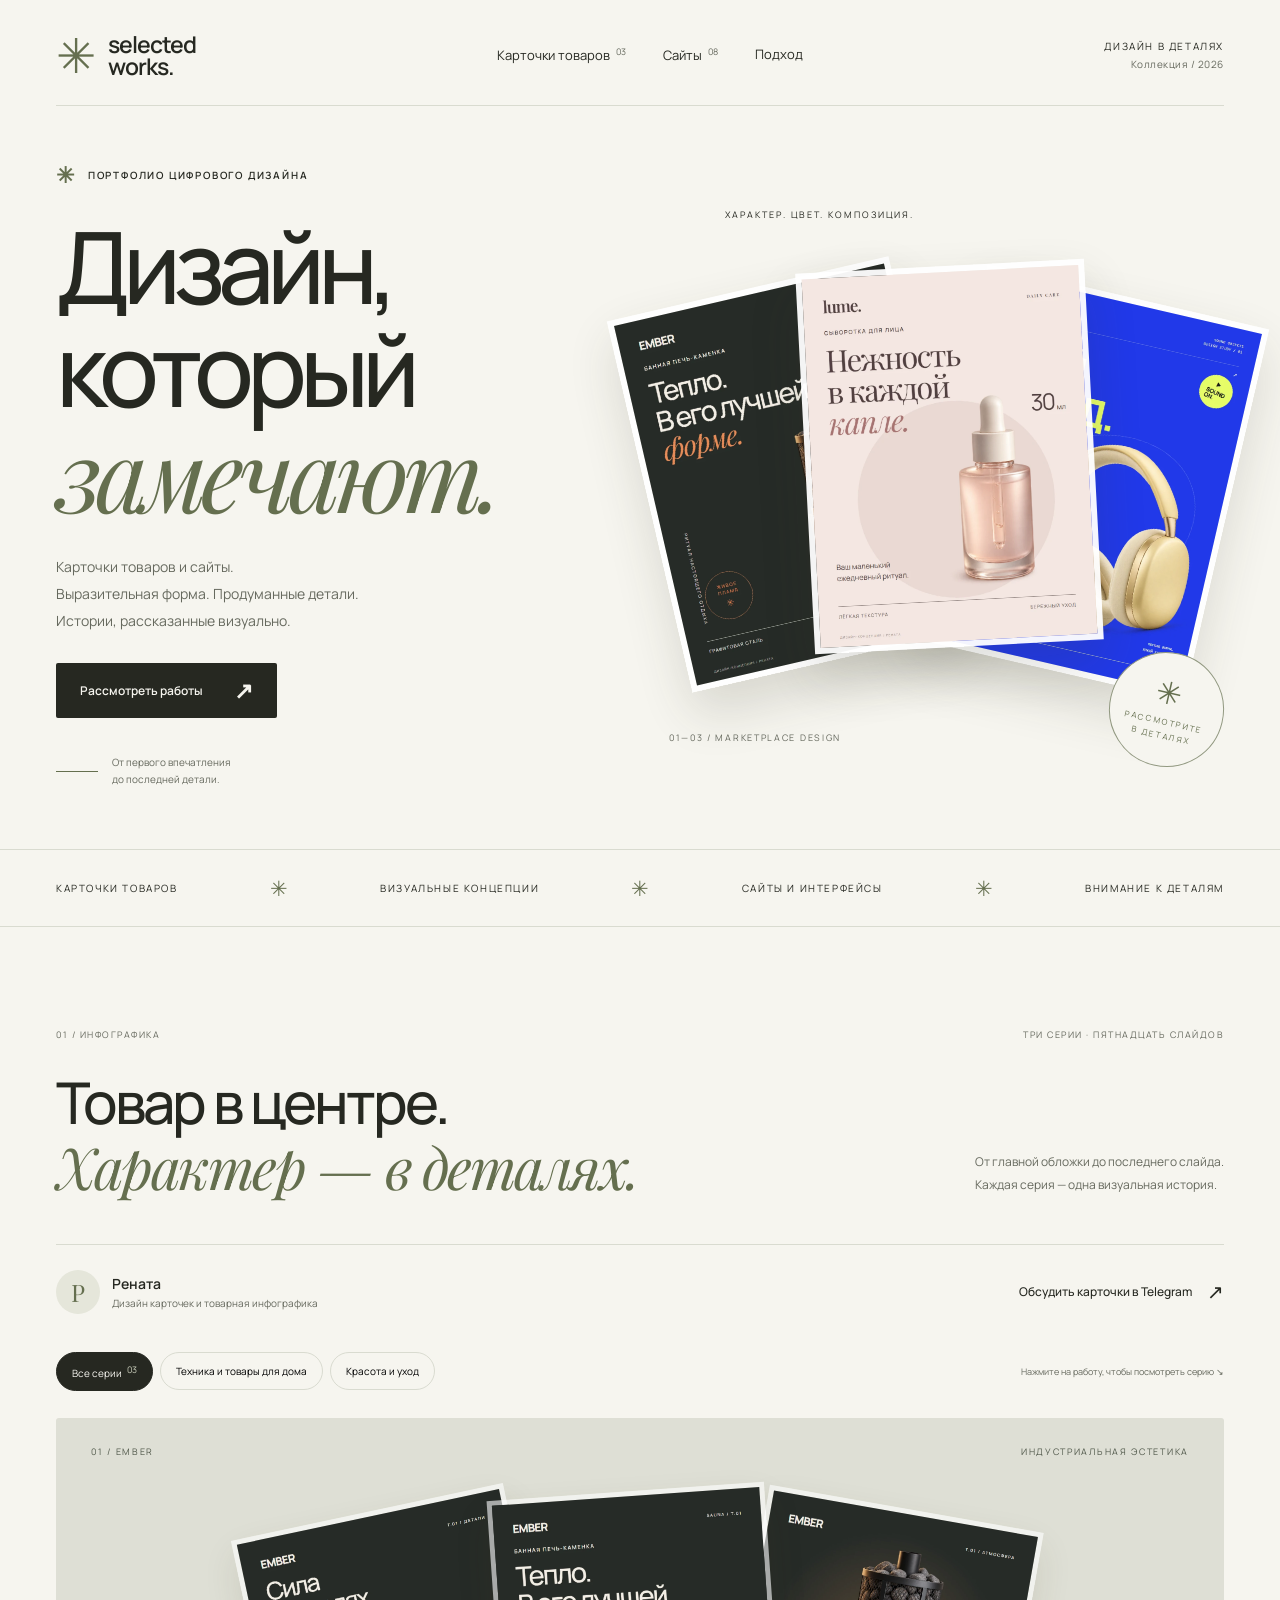
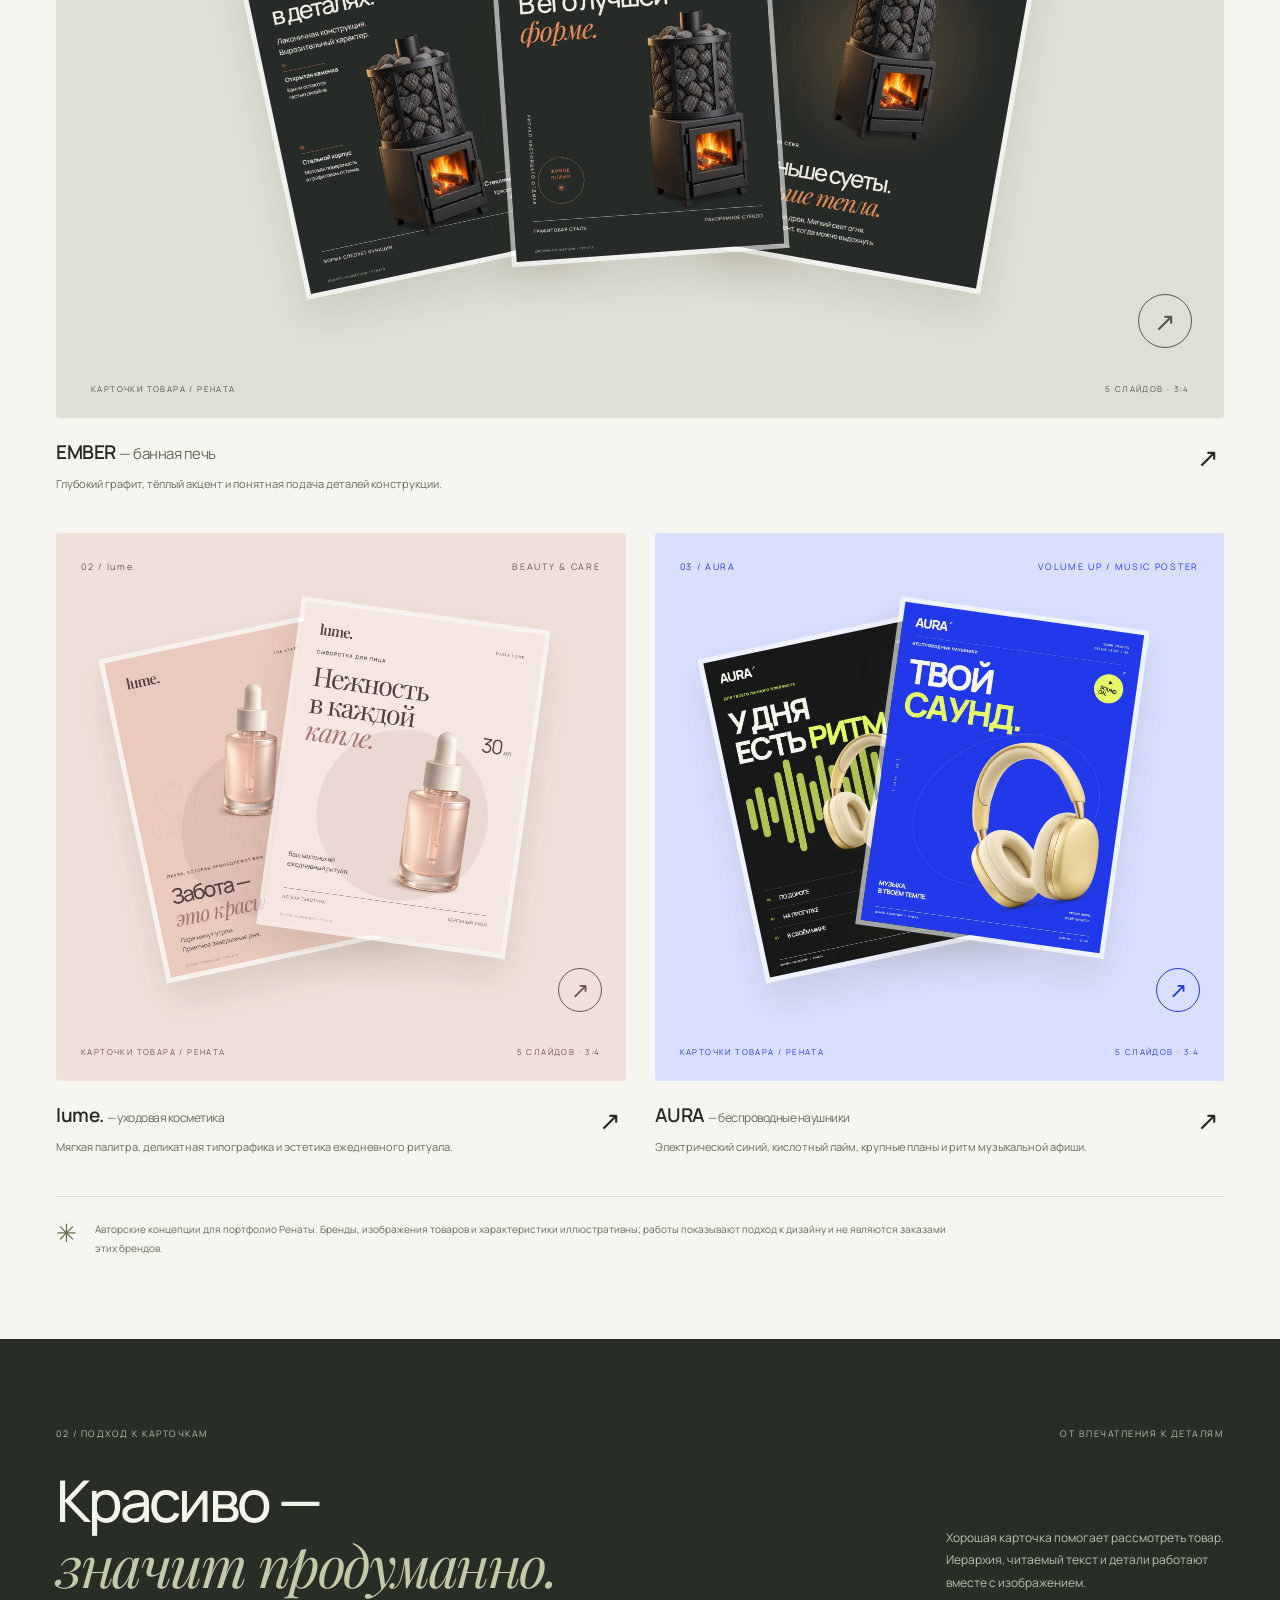
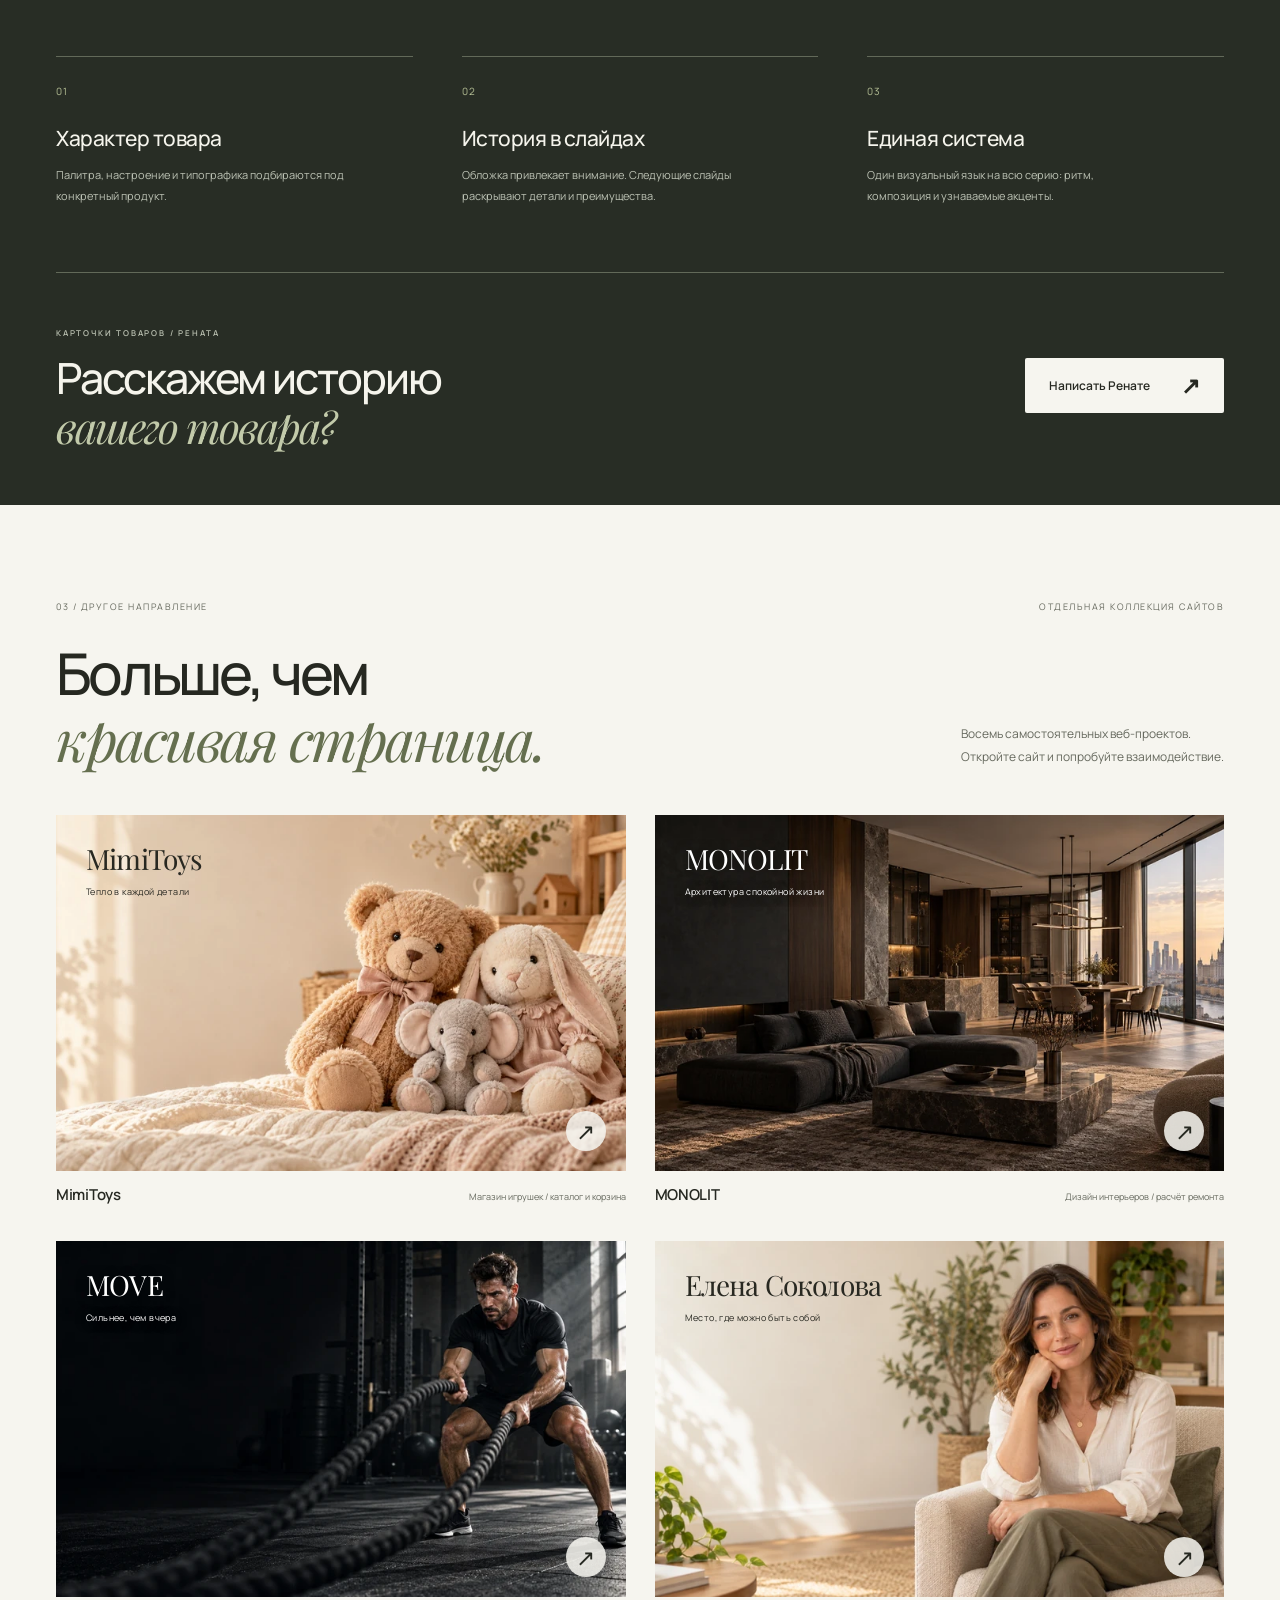
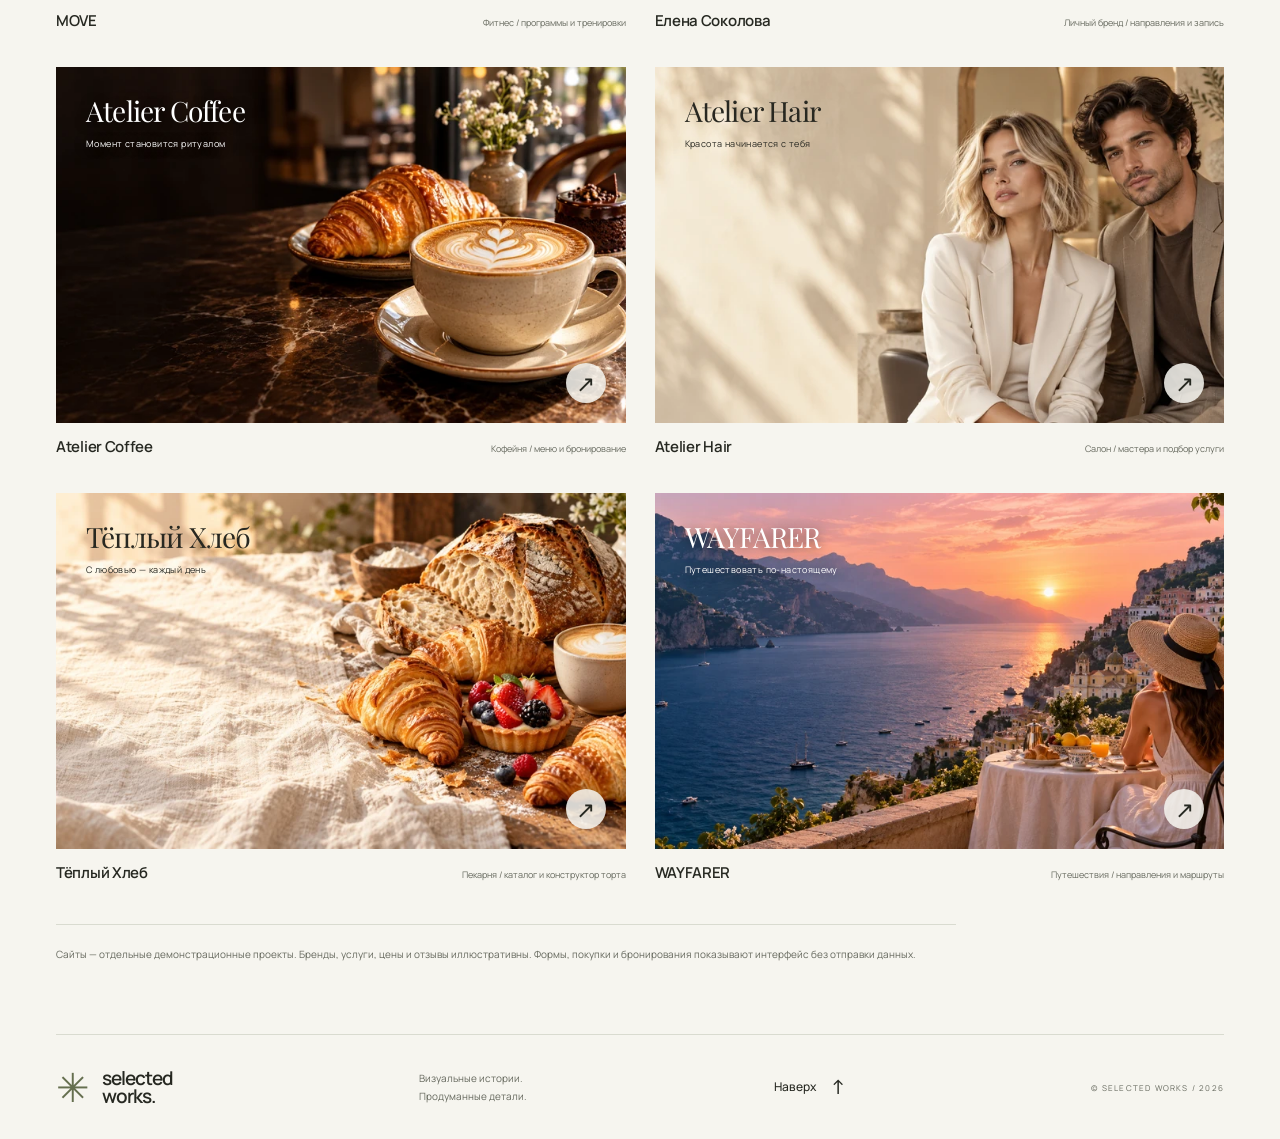
==== commit 0fdb30a3: "Give AURA headphones a distinct cobalt music-poster direction" ====
--- a/index.html
+++ b/index.html
@@ -1,16 +1,16 @@
 <!doctype html><html lang="ru"><head>
 <meta charset="utf-8"><meta name="viewport" content="width=device-width,initial-scale=1"><meta name="theme-color" content="#f6f5ef">
 <title>Selected Works — инфографика, сайты и визуальные истории</title><meta name="description" content="Портфолио цифрового дизайна. Карточки товаров и инфографика Ренаты, отдельная коллекция сайтов и интерактивных интерфейсов.">
-<meta property="og:title" content="Selected Works — дизайн в деталях"><meta property="og:description" content="Три серии товарной инфографики и восемь интерактивных сайтов. Избранные работы, которые хочется рассмотреть."><meta property="og:type" content="website"><meta property="og:url" content="https://haevlob.github.io/portfolio/"><meta property="og:image" content="https://haevlob.github.io/portfolio/assets/marketplace/social-preview.jpg">
-<link rel="icon" type="image/svg+xml" href="favicon.svg"><link rel="stylesheet" href="assets/fonts.css"><link rel="stylesheet" href="assets/premium.css?v=20261014-1"><script src="assets/premium.js?v=20261014-1" defer></script></head><body>
+<meta property="og:title" content="Selected Works — дизайн в деталях"><meta property="og:description" content="Три серии товарной инфографики и восемь интерактивных сайтов. Избранные работы, которые хочется рассмотреть."><meta property="og:type" content="website"><meta property="og:url" content="https://haevlob.github.io/portfolio/"><meta property="og:image" content="https://haevlob.github.io/portfolio/assets/marketplace/social-preview-v2.jpg">
+<link rel="icon" type="image/svg+xml" href="favicon.svg"><link rel="stylesheet" href="assets/fonts.css"><link rel="stylesheet" href="assets/premium.css?v=20261014-2"><script src="assets/premium.js?v=20261014-2" defer></script></head><body>
 <a class="skip-link" href="#work">Перейти к работам</a>
 <header class="site-header wrap"><a class="wordmark" href="./" aria-label="Selected Works — главная"><span class="mark" aria-hidden="true">✳</span><span>selected<span class="wordmark-bottom">works.</span></span></a><nav aria-label="Основная навигация"><a href="#work">Карточки товаров <sup>03</sup></a><a href="#web">Сайты <sup>08</sup></a><a href="#approach">Подход</a></nav><span class="header-note">ДИЗАЙН В ДЕТАЛЯХ<br><span>Коллекция / 2026</span></span></header>
-<main><section class="hero wrap" id="top"><div class="hero-copy"><p class="eyebrow"><span class="tiny-star">✳</span> ПОРТФОЛИО ЦИФРОВОГО ДИЗАЙНА</p><h1>Дизайн,<br>который<br><em>замечают.</em></h1><p class="hero-description">Карточки товаров и сайты.<br>Выразительная форма. Продуманные детали.<br>Истории, рассказанные визуально.</p><a class="button button-dark" href="#work">Рассмотреть работы <span aria-hidden="true">↗</span></a><div class="hero-bottom"><span class="mini-line"></span><span>От первого впечатления<br>до последней детали.</span></div></div><div class="hero-art" aria-label="Три серии товарной инфографики"><span class="art-note">ХАРАКТЕР. ЦВЕТ. КОМПОЗИЦИЯ.</span><a class="floating-card card-back-left" href="?project=ember#work" data-open-case="ember" aria-label="Открыть EMBER — банная печь"><img class="" src="assets/marketplace/ember/01.webp" alt="EMBER — слайд 1" width="900" height="1200" fetchpriority="high"></a><a class="floating-card card-back-right" href="?project=aura#work" data-open-case="aura" aria-label="Открыть AURA — наушники"><img class="" src="assets/marketplace/aura/01.webp" alt="AURA — слайд 1" width="900" height="1200" fetchpriority="high"></a><a class="floating-card card-front" href="?project=lume#work" data-open-case="lume" aria-label="Открыть lume. — косметика"><img class="" src="assets/marketplace/lume/01.webp" alt="lume. — слайд 1" width="900" height="1200" fetchpriority="high"></a><div class="art-stamp"><span>✳</span>РАССМОТРИТЕ<br>В ДЕТАЛЯХ</div><span class="art-index">01—03 / MARKETPLACE DESIGN</span></div></section>
+<main><section class="hero wrap" id="top"><div class="hero-copy"><p class="eyebrow"><span class="tiny-star">✳</span> ПОРТФОЛИО ЦИФРОВОГО ДИЗАЙНА</p><h1>Дизайн,<br>который<br><em>замечают.</em></h1><p class="hero-description">Карточки товаров и сайты.<br>Выразительная форма. Продуманные детали.<br>Истории, рассказанные визуально.</p><a class="button button-dark" href="#work">Рассмотреть работы <span aria-hidden="true">↗</span></a><div class="hero-bottom"><span class="mini-line"></span><span>От первого впечатления<br>до последней детали.</span></div></div><div class="hero-art" aria-label="Три серии товарной инфографики"><span class="art-note">ХАРАКТЕР. ЦВЕТ. КОМПОЗИЦИЯ.</span><a class="floating-card card-back-left" href="?project=ember#work" data-open-case="ember" aria-label="Открыть EMBER — банная печь"><img class="" src="assets/marketplace/ember/01.webp" alt="EMBER — слайд 1" width="900" height="1200" fetchpriority="high"></a><a class="floating-card card-back-right" href="?project=aura#work" data-open-case="aura" aria-label="Открыть AURA — наушники"><img class="" src="assets/marketplace/aura-v2/01.webp" alt="AURA — слайд 1" width="900" height="1200" fetchpriority="high"></a><a class="floating-card card-front" href="?project=lume#work" data-open-case="lume" aria-label="Открыть lume. — косметика"><img class="" src="assets/marketplace/lume/01.webp" alt="lume. — слайд 1" width="900" height="1200" fetchpriority="high"></a><div class="art-stamp"><span>✳</span>РАССМОТРИТЕ<br>В ДЕТАЛЯХ</div><span class="art-index">01—03 / MARKETPLACE DESIGN</span></div></section>
 <div class="discipline-bar"><div class="wrap"><span>КАРТОЧКИ ТОВАРОВ</span><i>✳</i><span>ВИЗУАЛЬНЫЕ КОНЦЕПЦИИ</span><i>✳</i><span>САЙТЫ И ИНТЕРФЕЙСЫ</span><i>✳</i><span>ВНИМАНИЕ К ДЕТАЛЯМ</span></div></div>
 <section class="work-section wrap" id="work" aria-labelledby="work-title"><div class="section-kicker"><span>01 / ИНФОГРАФИКА</span><span>ТРИ СЕРИИ · ПЯТНАДЦАТЬ СЛАЙДОВ</span></div><div class="section-heading"><h2 id="work-title">Товар в центре.<br><em>Характер — в деталях.</em></h2><p>От главной обложки до последнего слайда.<br>Каждая серия — одна визуальная история.</p></div>
 <div class="author-row"><div class="author"><span class="author-initial" aria-hidden="true">Р</span><div><b>Рената</b><span>Дизайн карточек и товарная инфографика</span></div></div><a class="text-link telegram-link" href="https://t.me/MusicalBlueLotus26" target="_blank" rel="noopener noreferrer">Обсудить карточки в Telegram <span aria-hidden="true">↗</span></a></div>
 <div class="filter-row" role="group" aria-label="Фильтр карточек товаров"><button type="button" class="filter active" data-filter="all" aria-pressed="true">Все серии <sup>03</sup></button><button type="button" class="filter" data-filter="tech" aria-pressed="false">Техника и товары для дома</button><button type="button" class="filter" data-filter="beauty" aria-pressed="false">Красота и уход</button><span class="filter-hint">Нажмите на работу, чтобы посмотреть серию ↘</span></div>
-<article class="case-card case-ember" data-category="tech"><a class="case-visual" href="?project=ember#work" data-open-case="ember" aria-label="Посмотреть все пять слайдов EMBER"><div class="case-label"><span>01 / EMBER</span><span>ИНДУСТРИАЛЬНАЯ ЭСТЕТИКА</span></div><div class="case-composition"><img class="case-slide side-slide first" src="assets/marketplace/ember/02.webp" alt="EMBER — слайд 2" width="900" height="1200" loading="lazy"><img class="case-slide main-slide" src="assets/marketplace/ember/01.webp" alt="EMBER — слайд 1" width="900" height="1200" loading="lazy"><img class="case-slide side-slide last" src="assets/marketplace/ember/03.webp" alt="EMBER — слайд 3" width="900" height="1200" loading="lazy"></div><span class="open-circle" aria-hidden="true">↗</span><div class="case-visual-foot"><span>КАРТОЧКИ ТОВАРА / РЕНАТА</span><span>5 СЛАЙДОВ · 3:4</span></div></a><div class="case-caption"><div><h3><a href="?project=ember#work" data-open-case="ember" >EMBER <span>— банная печь</span></a></h3><p>Глубокий графит, тёплый акцент и понятная подача деталей конструкции.</p></div><a href="?project=ember#work" data-open-case="ember" class="small-arrow" aria-label="Открыть серию">↗</a></div></article><div class="case-pair"><article class="case-card case-lume" data-category="beauty"><a class="case-visual" href="?project=lume#work" data-open-case="lume" aria-label="Посмотреть все пять слайдов lume."><div class="case-label"><span>02 / lume.</span><span>BEAUTY & CARE</span></div><div class="case-composition"><img class="case-slide side-slide first" src="assets/marketplace/lume/03.webp" alt="lume. — слайд 3" width="900" height="1200" loading="lazy"><img class="case-slide main-slide" src="assets/marketplace/lume/01.webp" alt="lume. — слайд 1" width="900" height="1200" loading="lazy"></div><span class="open-circle" aria-hidden="true">↗</span><div class="case-visual-foot"><span>КАРТОЧКИ ТОВАРА / РЕНАТА</span><span>5 СЛАЙДОВ · 3:4</span></div></a><div class="case-caption"><div><h3><a href="?project=lume#work" data-open-case="lume" >lume. <span>— уходовая косметика</span></a></h3><p>Мягкая палитра, деликатная типографика и эстетика ежедневного ритуала.</p></div><a href="?project=lume#work" data-open-case="lume" class="small-arrow" aria-label="Открыть серию">↗</a></div></article><article class="case-card case-aura" data-category="tech"><a class="case-visual" href="?project=aura#work" data-open-case="aura" aria-label="Посмотреть все пять слайдов AURA"><div class="case-label"><span>03 / AURA</span><span>SOUND & FORM</span></div><div class="case-composition"><img class="case-slide side-slide first" src="assets/marketplace/aura/03.webp" alt="AURA — слайд 3" width="900" height="1200" loading="lazy"><img class="case-slide main-slide" src="assets/marketplace/aura/01.webp" alt="AURA — слайд 1" width="900" height="1200" loading="lazy"></div><span class="open-circle" aria-hidden="true">↗</span><div class="case-visual-foot"><span>КАРТОЧКИ ТОВАРА / РЕНАТА</span><span>5 СЛАЙДОВ · 3:4</span></div></a><div class="case-caption"><div><h3><a href="?project=aura#work" data-open-case="aura" >AURA <span>— беспроводные наушники</span></a></h3><p>Свежий цвет, выразительный силуэт и внимание к тактильным деталям.</p></div><a href="?project=aura#work" data-open-case="aura" class="small-arrow" aria-label="Открыть серию">↗</a></div></article></div>
+<article class="case-card case-ember" data-category="tech"><a class="case-visual" href="?project=ember#work" data-open-case="ember" aria-label="Посмотреть все пять слайдов EMBER"><div class="case-label"><span>01 / EMBER</span><span>ИНДУСТРИАЛЬНАЯ ЭСТЕТИКА</span></div><div class="case-composition"><img class="case-slide side-slide first" src="assets/marketplace/ember/02.webp" alt="EMBER — слайд 2" width="900" height="1200" loading="lazy"><img class="case-slide main-slide" src="assets/marketplace/ember/01.webp" alt="EMBER — слайд 1" width="900" height="1200" loading="lazy"><img class="case-slide side-slide last" src="assets/marketplace/ember/03.webp" alt="EMBER — слайд 3" width="900" height="1200" loading="lazy"></div><span class="open-circle" aria-hidden="true">↗</span><div class="case-visual-foot"><span>КАРТОЧКИ ТОВАРА / РЕНАТА</span><span>5 СЛАЙДОВ · 3:4</span></div></a><div class="case-caption"><div><h3><a href="?project=ember#work" data-open-case="ember" >EMBER <span>— банная печь</span></a></h3><p>Глубокий графит, тёплый акцент и понятная подача деталей конструкции.</p></div><a href="?project=ember#work" data-open-case="ember" class="small-arrow" aria-label="Открыть серию">↗</a></div></article><div class="case-pair"><article class="case-card case-lume" data-category="beauty"><a class="case-visual" href="?project=lume#work" data-open-case="lume" aria-label="Посмотреть все пять слайдов lume."><div class="case-label"><span>02 / lume.</span><span>BEAUTY & CARE</span></div><div class="case-composition"><img class="case-slide side-slide first" src="assets/marketplace/lume/03.webp" alt="lume. — слайд 3" width="900" height="1200" loading="lazy"><img class="case-slide main-slide" src="assets/marketplace/lume/01.webp" alt="lume. — слайд 1" width="900" height="1200" loading="lazy"></div><span class="open-circle" aria-hidden="true">↗</span><div class="case-visual-foot"><span>КАРТОЧКИ ТОВАРА / РЕНАТА</span><span>5 СЛАЙДОВ · 3:4</span></div></a><div class="case-caption"><div><h3><a href="?project=lume#work" data-open-case="lume" >lume. <span>— уходовая косметика</span></a></h3><p>Мягкая палитра, деликатная типографика и эстетика ежедневного ритуала.</p></div><a href="?project=lume#work" data-open-case="lume" class="small-arrow" aria-label="Открыть серию">↗</a></div></article><article class="case-card case-aura" data-category="tech"><a class="case-visual" href="?project=aura#work" data-open-case="aura" aria-label="Посмотреть все пять слайдов AURA"><div class="case-label"><span>03 / AURA</span><span>VOLUME UP / MUSIC POSTER</span></div><div class="case-composition"><img class="case-slide side-slide first" src="assets/marketplace/aura-v2/03.webp" alt="AURA — слайд 3" width="900" height="1200" loading="lazy"><img class="case-slide main-slide" src="assets/marketplace/aura-v2/01.webp" alt="AURA — слайд 1" width="900" height="1200" loading="lazy"></div><span class="open-circle" aria-hidden="true">↗</span><div class="case-visual-foot"><span>КАРТОЧКИ ТОВАРА / РЕНАТА</span><span>5 СЛАЙДОВ · 3:4</span></div></a><div class="case-caption"><div><h3><a href="?project=aura#work" data-open-case="aura" >AURA <span>— беспроводные наушники</span></a></h3><p>Электрический синий, кислотный лайм, крупные планы и ритм музыкальной афиши.</p></div><a href="?project=aura#work" data-open-case="aura" class="small-arrow" aria-label="Открыть серию">↗</a></div></article></div>
 <div class="concept-note"><span aria-hidden="true">✳</span><p>Авторские концепции для портфолио Ренаты. Бренды, изображения товаров и характеристики иллюстративны; работы показывают подход к дизайну и не являются заказами этих брендов.</p></div></section>
 <section class="approach-section" id="approach"><div class="wrap"><div class="section-kicker"><span>02 / ПОДХОД К КАРТОЧКАМ</span><span>ОТ ВПЕЧАТЛЕНИЯ К ДЕТАЛЯМ</span></div><div class="approach-top"><h2>Красиво —<br><em>значит продуманно.</em></h2><p>Хорошая карточка помогает рассмотреть товар.<br>Иерархия, читаемый текст и детали работают<br>вместе с изображением.</p></div><div class="approach-grid"><div><span class="step-number">01</span><h3>Характер товара</h3><p>Палитра, настроение и типографика подбираются под конкретный продукт.</p></div><div><span class="step-number">02</span><h3>История в слайдах</h3><p>Обложка привлекает внимание. Следующие слайды раскрывают детали и преимущества.</p></div><div><span class="step-number">03</span><h3>Единая система</h3><p>Один визуальный язык на всю серию: ритм, композиция и узнаваемые акценты.</p></div></div><div class="renata-cta"><div><span class="eyebrow">КАРТОЧКИ ТОВАРОВ / РЕНАТА</span><h3>Расскажем историю<br><em>вашего товара?</em></h3></div><a class="button button-light" href="https://t.me/MusicalBlueLotus26" target="_blank" rel="noopener noreferrer">Написать Ренате <span aria-hidden="true">↗</span></a></div></div></section>
 <section class="web-section wrap" id="web" aria-labelledby="web-title"><div class="section-kicker"><span>03 / ДРУГОЕ НАПРАВЛЕНИЕ</span><span>ОТДЕЛЬНАЯ КОЛЛЕКЦИЯ САЙТОВ</span></div><div class="section-heading"><h2 id="web-title">Больше, чем<br><em>красивая страница.</em></h2><p>Восемь самостоятельных веб-проектов.<br>Откройте сайт и попробуйте взаимодействие.</p></div><div class="web-grid"><a class="web-card" href="projects/mimi/"><div class="web-image"><img src="assets/hd/mimi/hero-800.webp" loading="lazy" width="800" height="450" alt="MimiToys — главная страница"><span class="web-overlay ">MimiToys<span>Тепло в каждой детали</span></span><span class="web-arrow" aria-hidden="true">↗</span></div><div class="web-caption"><h3>MimiToys</h3><span>Магазин игрушек / каталог и корзина</span></div></a><a class="web-card" href="projects/monolit/"><div class="web-image"><img src="assets/hd/monolit/hero-800.webp" loading="lazy" width="800" height="450" alt="MONOLIT — главная страница"><span class="web-overlay light">MONOLIT<span>Архитектура спокойной жизни</span></span><span class="web-arrow" aria-hidden="true">↗</span></div><div class="web-caption"><h3>MONOLIT</h3><span>Дизайн интерьеров / расчёт ремонта</span></div></a><a class="web-card" href="projects/move/"><div class="web-image"><img src="assets/hd/move/hero-800.webp" loading="lazy" width="800" height="450" alt="MOVE — главная страница"><span class="web-overlay light">MOVE<span>Сильнее, чем вчера</span></span><span class="web-arrow" aria-hidden="true">↗</span></div><div class="web-caption"><h3>MOVE</h3><span>Фитнес / программы и тренировки</span></div></a><a class="web-card" href="projects/elena/"><div class="web-image"><img src="assets/hd/elena/hero-800.webp" loading="lazy" width="800" height="450" alt="Елена Соколова — главная страница"><span class="web-overlay ">Елена Соколова<span>Место, где можно быть собой</span></span><span class="web-arrow" aria-hidden="true">↗</span></div><div class="web-caption"><h3>Елена Соколова</h3><span>Личный бренд / направления и запись</span></div></a><a class="web-card" href="projects/coffee/"><div class="web-image"><img src="assets/hd/coffee/hero-800.webp" loading="lazy" width="800" height="450" alt="Atelier Coffee — главная страница"><span class="web-overlay light">Atelier Coffee<span>Момент становится ритуалом</span></span><span class="web-arrow" aria-hidden="true">↗</span></div><div class="web-caption"><h3>Atelier Coffee</h3><span>Кофейня / меню и бронирование</span></div></a><a class="web-card" href="projects/hair/"><div class="web-image"><img src="assets/hd/hair/hero-800.webp" loading="lazy" width="800" height="450" alt="Atelier Hair — главная страница"><span class="web-overlay ">Atelier Hair<span>Красота начинается с тебя</span></span><span class="web-arrow" aria-hidden="true">↗</span></div><div class="web-caption"><h3>Atelier Hair</h3><span>Салон / мастера и подбор услуги</span></div></a><a class="web-card" href="projects/bakery/"><div class="web-image"><img src="assets/hd/bakery/hero-800.webp" loading="lazy" width="800" height="450" alt="Тёплый Хлеб — главная страница"><span class="web-overlay ">Тёплый Хлеб<span>С любовью — каждый день</span></span><span class="web-arrow" aria-hidden="true">↗</span></div><div class="web-caption"><h3>Тёплый Хлеб</h3><span>Пекарня / каталог и конструктор торта</span></div></a><a class="web-card" href="projects/wayfarer/"><div class="web-image"><img src="assets/hd/wayfarer/hero-800.webp" loading="lazy" width="800" height="450" alt="WAYFARER — главная страница"><span class="web-overlay light">WAYFARER<span>Путешествовать по-настоящему</span></span><span class="web-arrow" aria-hidden="true">↗</span></div><div class="web-caption"><h3>WAYFARER</h3><span>Путешествия / направления и маршруты</span></div></a></div><p class="web-note">Сайты — отдельные демонстрационные проекты. Бренды, услуги, цены и отзывы иллюстративны. Формы, покупки и бронирования показывают интерфейс без отправки данных.</p></section></main>
--- a/assets/premium.css
+++ b/assets/premium.css
@@ -4,6 +4,7 @@
 @media(max-width:1100px){.wrap{width:calc(100% - 64px)}.hero{gap:15px;min-height:625px;padding:49px 0}.hero h1{font-size:82px;letter-spacing:-5px}.hero h1 em{letter-spacing:-4px}.hero-art{height:450px}.floating-card{border-width:4px}.card-back-left{top:102px}.card-back-right{top:112px}.card-front{top:76px}.art-stamp{width:87px;height:87px;font-size:6px;bottom:-10px}.art-stamp span{font-size:23px}.art-index{font-size:7px;bottom:7px}.art-note{font-size:7px}.header-note{display:none}.discipline-bar span{font-size:8px;letter-spacing:1px}.case-visual{height:485px}.case-pair .case-visual{height:425px}.case-pair .case-label,.case-pair .case-visual-foot{font-size:7px}.case-caption h3 span{font-size:13px}.case-pair .case-caption h3 span{display:block;margin-top:5px}.filter-hint{display:none}.web-caption{display:block}.web-caption>span{display:block;margin-top:5px}.gallery-body{gap:23px}.gallery-description{margin-bottom:16px}.gallery-slide-info{min-height:120px}.gallery-stage>img{height:min(580px,calc(100dvh - 180px))}}
 @media(max-width:760px){.wrap{width:calc(100% - 40px)}.site-header{padding:21px 0}.wordmark{font-size:18px;gap:9px}.mark{font-size:37px}.site-header nav{gap:20px;font-size:10px}.site-header nav a:last-child{display:none}.hero{grid-template-columns:1fr;gap:0;padding:40px 0 29px;min-height:0}.hero .eyebrow{font-size:8px;margin-bottom:24px}.hero h1{font-size:clamp(65px,12.5vw,93px);letter-spacing:-4px;line-height:1.01}.hero h1 em{letter-spacing:-3px}.hero-description{font-size:12px;line-height:1.9;margin:22px 0 23px}.button{min-height:48px;font-size:11px;padding:12px 20px}.hero-bottom{display:none}.hero-art{height:clamp(360px,85vw,570px);margin-top:15px;max-width:560px;justify-self:center}.floating-card{width:45%;border-width:4px}.card-back-left{left:5%;top:85px}.card-back-right{right:4%;top:90px}.card-front{left:30%;top:61px}.art-note{top:17px;left:4%;font-size:7px}.art-index{left:4%;bottom:16px;font-size:6px}.art-stamp{right:1%;bottom:4px;width:82px;height:82px;font-size:6px}.discipline-bar .wrap{gap:16px;padding-block:18px;overflow:hidden;justify-content:flex-start}.discipline-bar span{font-size:8px;letter-spacing:.7px}.discipline-bar span:nth-of-type(n+3),.discipline-bar i:nth-of-type(n+2){display:none}.work-section{padding-top:58px;padding-bottom:45px}.section-kicker{font-size:7px;letter-spacing:1px;margin-bottom:23px;gap:10px}h2{font-size:clamp(36px,6.2vw,48px);letter-spacing:-1.8px}h2 em{letter-spacing:-1.6px}.section-heading{display:block;margin-bottom:28px}.section-heading>p{font-size:11px;line-height:1.8;margin-top:20px}.author-row{align-items:flex-start;flex-direction:column;gap:13px;padding-top:22px;margin-bottom:27px}.author-initial{width:37px;height:37px;font-size:21px}.author b{font-size:13px}.author>div>span{font-size:9px}.telegram-link{font-size:10px}.filter-row{gap:6px;margin-bottom:20px}.filter{font-size:8px;min-height:34px;padding:8px 10px}.case-visual{height:clamp(310px,71vw,480px)}.case-slide{width:34%;border-width:3px}.main-slide{left:34%;top:63px}.side-slide.first{left:5%;top:80px}.side-slide.last{right:3%;top:75px}.case-label,.case-visual-foot{left:19px;right:19px;font-size:6px;letter-spacing:.8px}.case-label{top:17px}.case-visual-foot{bottom:15px;font-size:6px}.open-circle{width:33px;height:33px;font-size:18px;right:17px;bottom:39px}.case-caption{gap:13px;padding-top:15px}.case-caption h3{font-size:16px;margin-bottom:6px}.case-caption h3 span{font-size:11px}.case-caption p{font-size:10px;line-height:1.7}.case-card{margin-bottom:29px}.case-pair{grid-template-columns:1fr;gap:0}.case-pair .case-visual{height:clamp(380px,96vw,590px)}.case-pair .case-slide{width:43%}.case-pair .case-label,.case-pair .case-visual-foot{left:20px;right:20px;font-size:7px}.case-pair .main-slide{top:62px;left:39%}.case-pair .side-slide.first{top:75px;left:13%}.case-pair .open-circle{width:33px;height:33px;bottom:42px;right:18px;font-size:18px}.case-pair .case-caption h3{font-size:17px}.case-pair .case-caption h3 span{display:inline;font-size:11px}.concept-note{gap:13px;padding-top:20px}.concept-note p{font-size:9px;line-height:1.9}.approach-section{padding-top:53px}.approach-top{display:block}.approach-top>p{font-size:11px;margin:23px 0 0;line-height:1.9}.approach-grid{grid-template-columns:1fr;gap:26px;margin-top:35px;padding-bottom:32px}.approach-grid>div{padding-top:18px}.approach-grid h3{margin:13px 0 9px;font-size:19px}.approach-grid p{max-width:100%;font-size:11px}.renata-cta{display:block;padding:28px 0 36px}.renata-cta h3{font-size:36px;letter-spacing:-1.4px}.renata-cta>.button{margin-top:24px}.web-section{padding-top:54px;padding-bottom:40px}.web-grid{gap:25px 18px;grid-template-columns:1fr}.web-image{aspect-ratio:16/10}.web-overlay{font-size:26px;top:22px;left:23px}.web-caption{display:flex}.web-caption h3{font-size:13px}.web-caption>span{font-size:8px;text-align:right;max-width:175px;margin-top:0;line-height:1.6}.web-note{font-size:9px;margin-top:27px}.footer{padding:24px 0;gap:19px;flex-wrap:wrap}.footer>.wordmark{font-size:17px}.footer .mark{font-size:33px}.footer>span{display:none}.footer>small{flex-basis:100%;font-size:7px}.footer .text-link{font-size:10px}.gallery{width:calc(100% - 20px);max-height:calc(100dvh - 20px);border-radius:3px}.gallery-top{padding:16px 17px;gap:12px}.gallery-top h2{font-size:20px;letter-spacing:-.6px}.gallery-close{width:35px;height:35px;font-size:24px}.gallery-body{display:block;padding:15px 15px 22px}.gallery-stage>img{height:min(570px,calc(100dvh - 195px))}.gallery-arrow{width:34px;height:34px;font-size:17px}.gallery-arrow.prev{left:7px}.gallery-arrow.next{right:7px}.gallery-info{padding:19px 3px 0}.gallery-description{font-size:11px;margin:14px 0 19px}.gallery-slide-info{padding-top:15px;min-height:100px}.gallery-slide-info h3{font-size:19px}.gallery-thumbs{gap:6px;max-width:410px;margin-bottom:20px}.gallery-thumbs button{max-width:75px}.gallery-info>.button{max-width:410px}.gallery-disclaimer{font-size:9px}.gallery-author{font-size:11px}}
 .gallery-thumbs img{height:auto}.gallery-stage{align-self:start}
+.case-aura{--case-bg:#d9dfff;--case-ink:#2139e9}
 @media(min-width:761px) and (max-width:1100px){.card-back-right{right:3%}}
 @media(max-width:760px){.card-back-right{right:6%}.art-stamp{right:3%}}
 @media(prefers-reduced-motion:reduce){html{scroll-behavior:auto}*,*:before,*:after{transition:none!important;animation:none!important}}
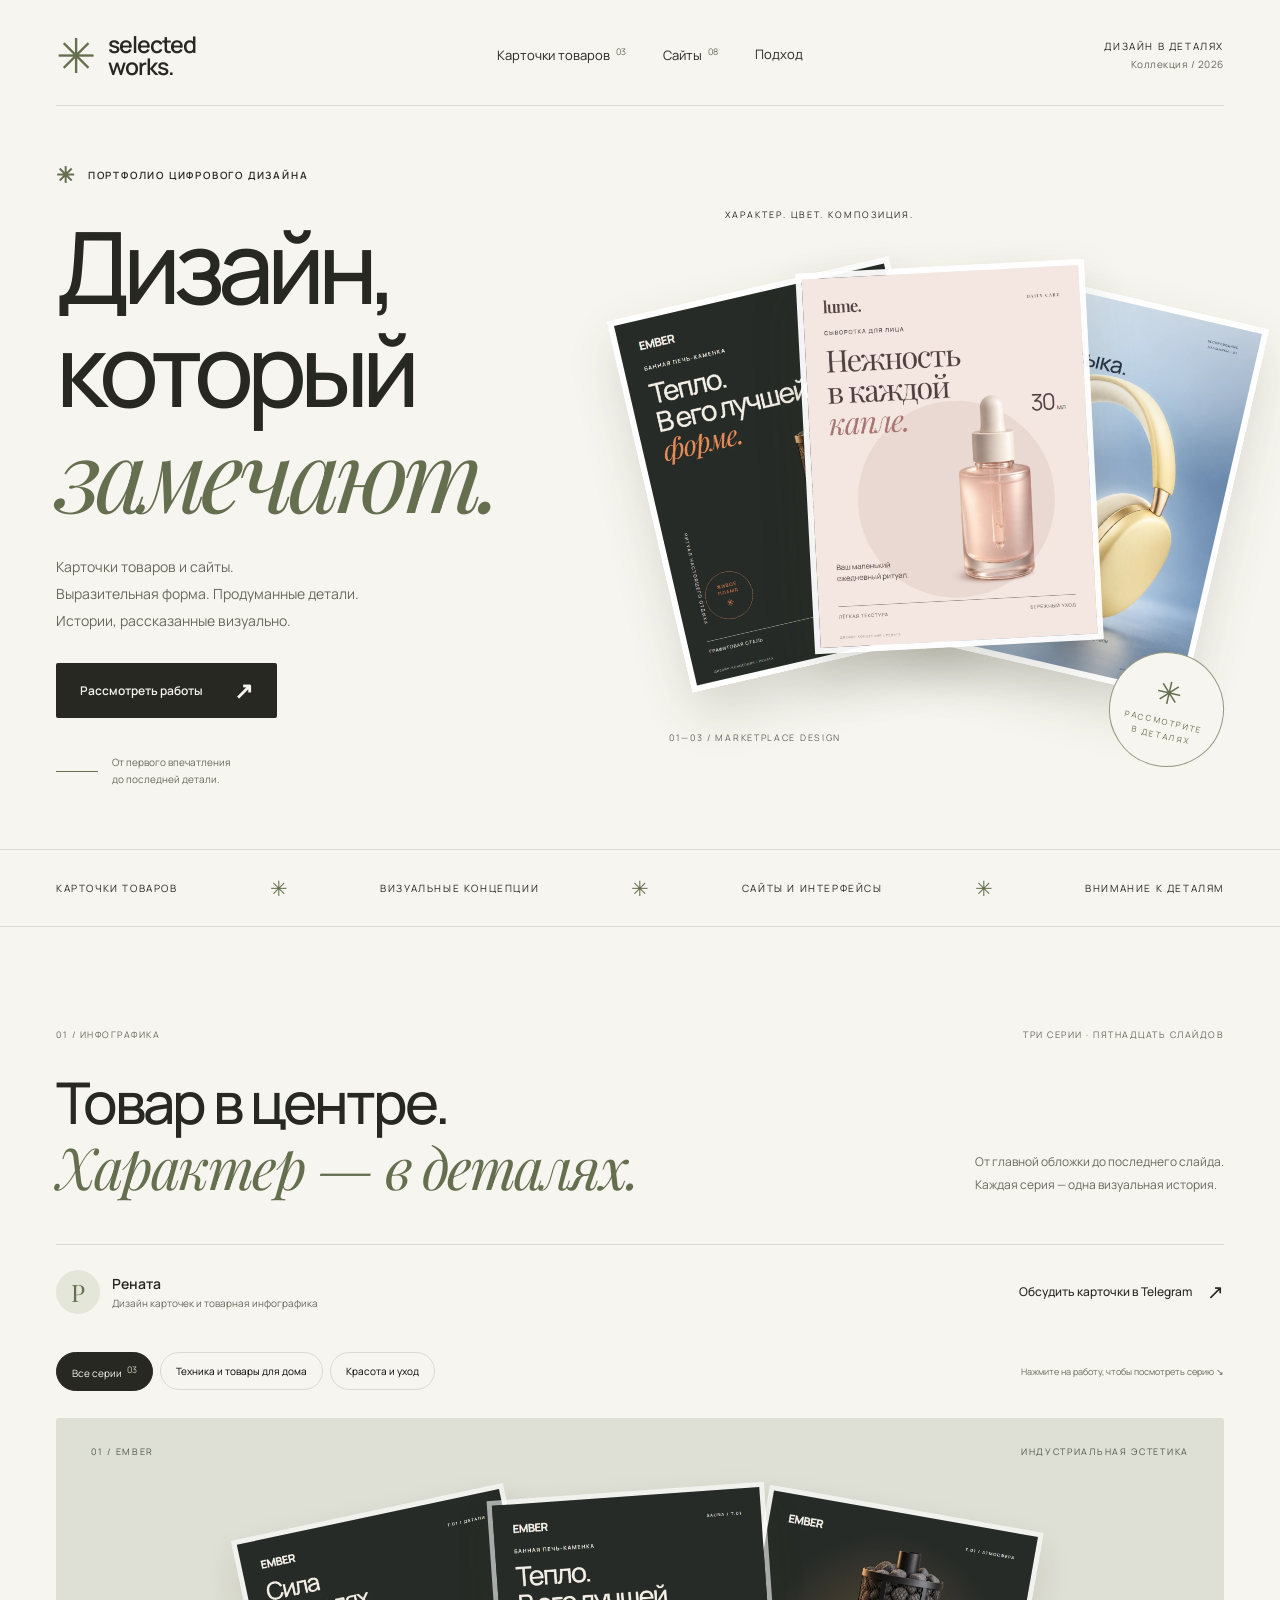
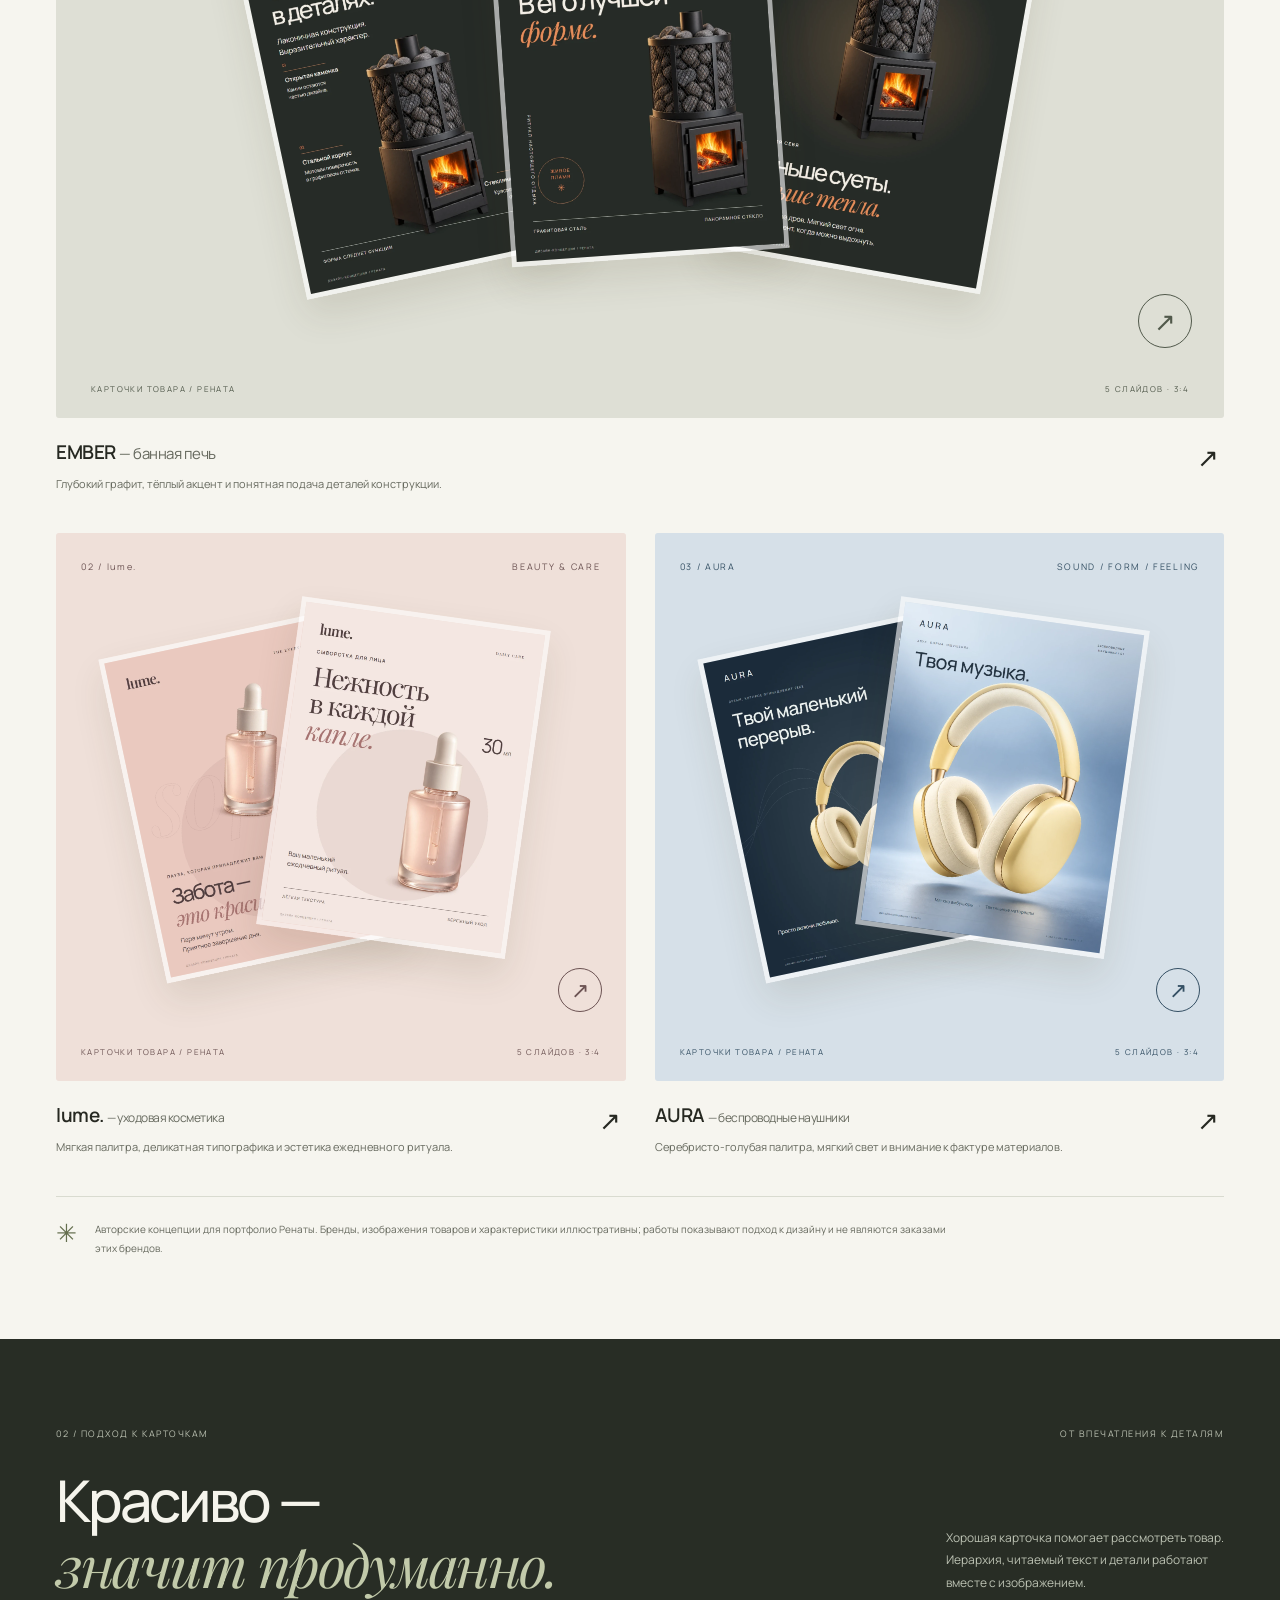
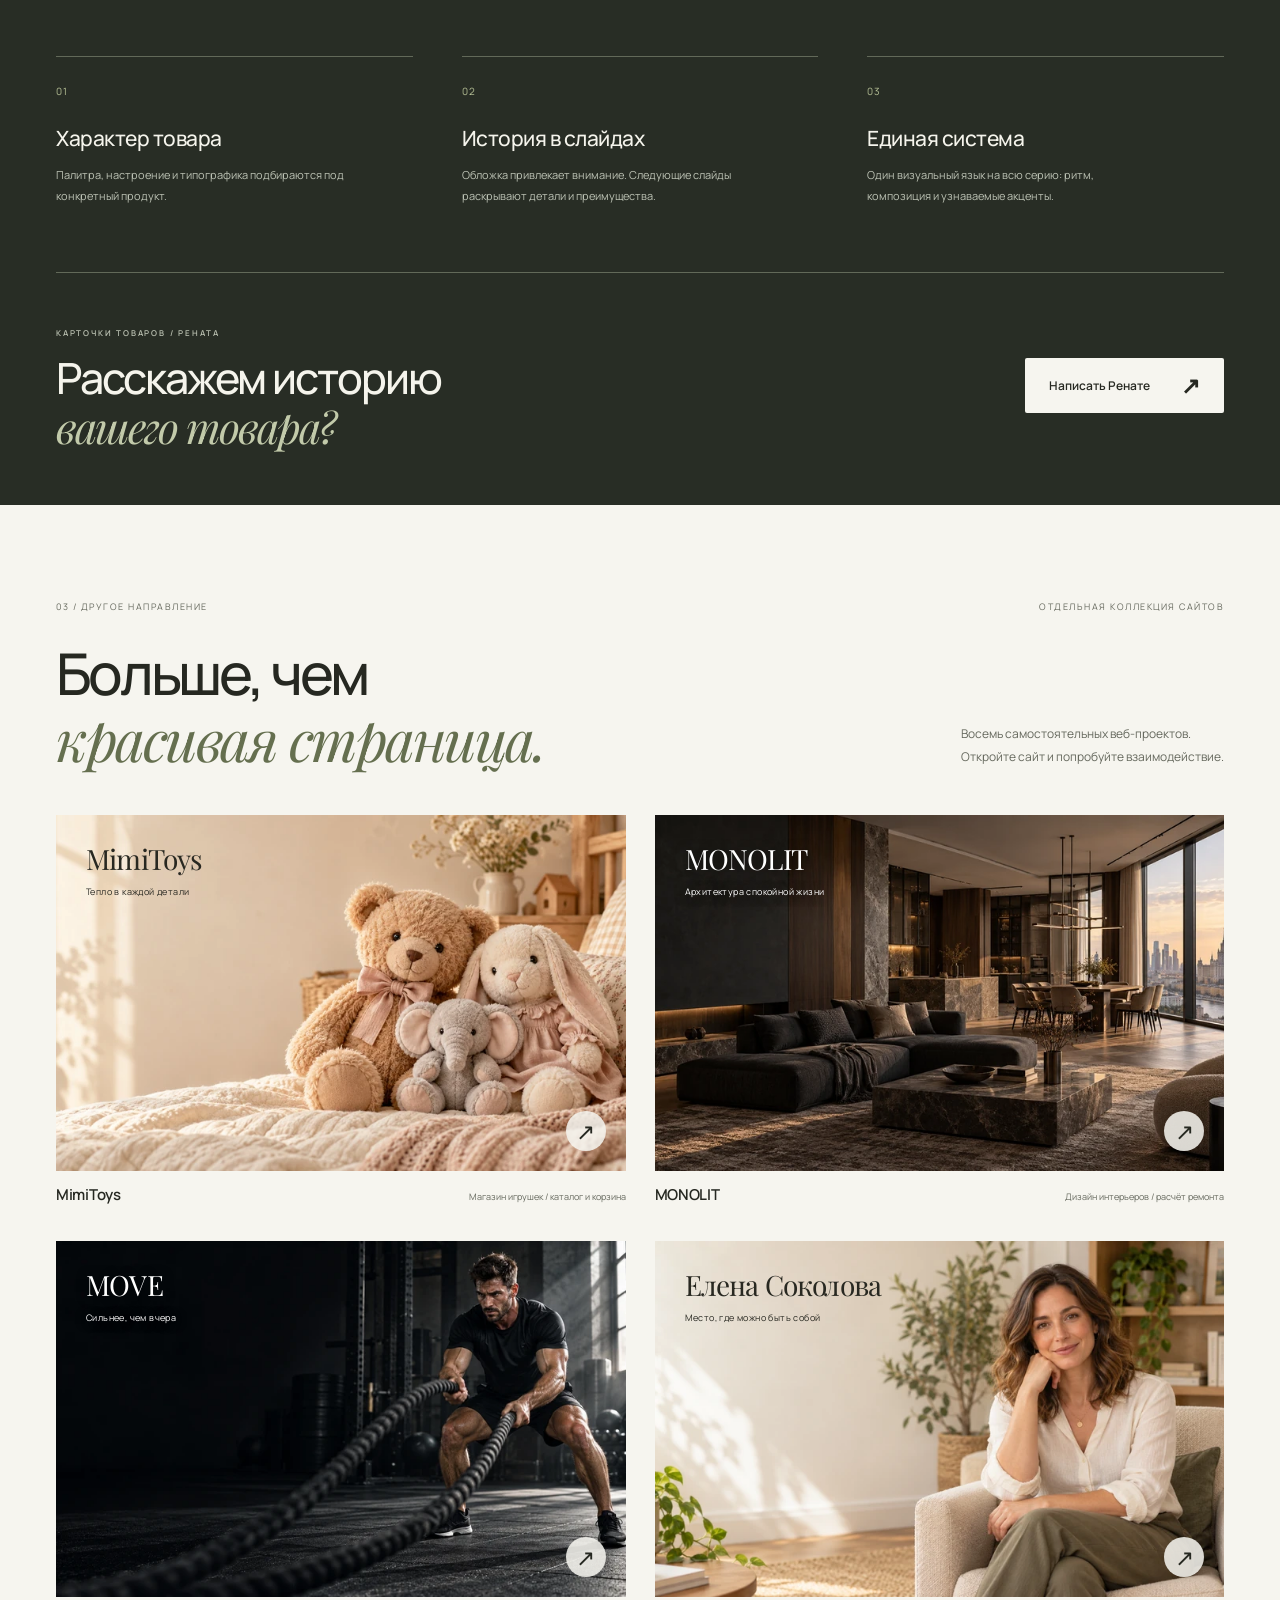
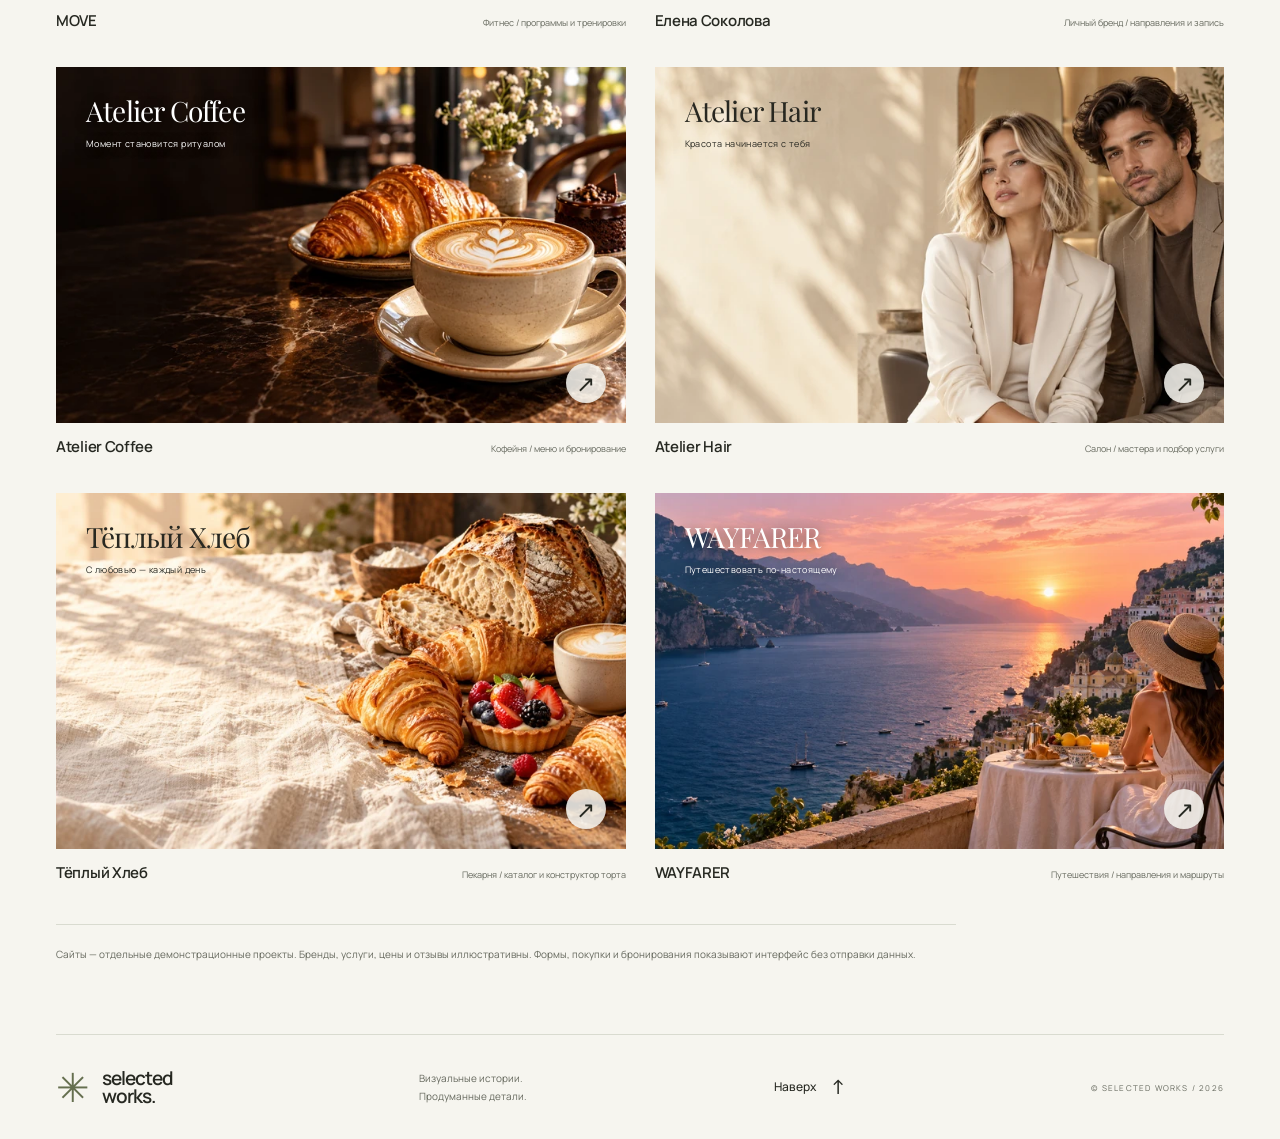
==== commit 00f6b290: "Refine AURA with restrained studio photography and typography" ====
--- a/index.html
+++ b/index.html
@@ -1,16 +1,16 @@
 <!doctype html><html lang="ru"><head>
 <meta charset="utf-8"><meta name="viewport" content="width=device-width,initial-scale=1"><meta name="theme-color" content="#f6f5ef">
 <title>Selected Works — инфографика, сайты и визуальные истории</title><meta name="description" content="Портфолио цифрового дизайна. Карточки товаров и инфографика Ренаты, отдельная коллекция сайтов и интерактивных интерфейсов.">
-<meta property="og:title" content="Selected Works — дизайн в деталях"><meta property="og:description" content="Три серии товарной инфографики и восемь интерактивных сайтов. Избранные работы, которые хочется рассмотреть."><meta property="og:type" content="website"><meta property="og:url" content="https://haevlob.github.io/portfolio/"><meta property="og:image" content="https://haevlob.github.io/portfolio/assets/marketplace/social-preview-v2.jpg">
-<link rel="icon" type="image/svg+xml" href="favicon.svg"><link rel="stylesheet" href="assets/fonts.css"><link rel="stylesheet" href="assets/premium.css?v=20261014-2"><script src="assets/premium.js?v=20261014-2" defer></script></head><body>
+<meta property="og:title" content="Selected Works — дизайн в деталях"><meta property="og:description" content="Три серии товарной инфографики и восемь интерактивных сайтов. Избранные работы, которые хочется рассмотреть."><meta property="og:type" content="website"><meta property="og:url" content="https://haevlob.github.io/portfolio/"><meta property="og:image" content="https://haevlob.github.io/portfolio/assets/marketplace/social-preview-v3.jpg">
+<link rel="icon" type="image/svg+xml" href="favicon.svg"><link rel="stylesheet" href="assets/fonts.css"><link rel="stylesheet" href="assets/premium.css?v=20261015-3"><script src="assets/premium.js?v=20261015-3" defer></script></head><body>
 <a class="skip-link" href="#work">Перейти к работам</a>
 <header class="site-header wrap"><a class="wordmark" href="./" aria-label="Selected Works — главная"><span class="mark" aria-hidden="true">✳</span><span>selected<span class="wordmark-bottom">works.</span></span></a><nav aria-label="Основная навигация"><a href="#work">Карточки товаров <sup>03</sup></a><a href="#web">Сайты <sup>08</sup></a><a href="#approach">Подход</a></nav><span class="header-note">ДИЗАЙН В ДЕТАЛЯХ<br><span>Коллекция / 2026</span></span></header>
-<main><section class="hero wrap" id="top"><div class="hero-copy"><p class="eyebrow"><span class="tiny-star">✳</span> ПОРТФОЛИО ЦИФРОВОГО ДИЗАЙНА</p><h1>Дизайн,<br>который<br><em>замечают.</em></h1><p class="hero-description">Карточки товаров и сайты.<br>Выразительная форма. Продуманные детали.<br>Истории, рассказанные визуально.</p><a class="button button-dark" href="#work">Рассмотреть работы <span aria-hidden="true">↗</span></a><div class="hero-bottom"><span class="mini-line"></span><span>От первого впечатления<br>до последней детали.</span></div></div><div class="hero-art" aria-label="Три серии товарной инфографики"><span class="art-note">ХАРАКТЕР. ЦВЕТ. КОМПОЗИЦИЯ.</span><a class="floating-card card-back-left" href="?project=ember#work" data-open-case="ember" aria-label="Открыть EMBER — банная печь"><img class="" src="assets/marketplace/ember/01.webp" alt="EMBER — слайд 1" width="900" height="1200" fetchpriority="high"></a><a class="floating-card card-back-right" href="?project=aura#work" data-open-case="aura" aria-label="Открыть AURA — наушники"><img class="" src="assets/marketplace/aura-v2/01.webp" alt="AURA — слайд 1" width="900" height="1200" fetchpriority="high"></a><a class="floating-card card-front" href="?project=lume#work" data-open-case="lume" aria-label="Открыть lume. — косметика"><img class="" src="assets/marketplace/lume/01.webp" alt="lume. — слайд 1" width="900" height="1200" fetchpriority="high"></a><div class="art-stamp"><span>✳</span>РАССМОТРИТЕ<br>В ДЕТАЛЯХ</div><span class="art-index">01—03 / MARKETPLACE DESIGN</span></div></section>
+<main><section class="hero wrap" id="top"><div class="hero-copy"><p class="eyebrow"><span class="tiny-star">✳</span> ПОРТФОЛИО ЦИФРОВОГО ДИЗАЙНА</p><h1>Дизайн,<br>который<br><em>замечают.</em></h1><p class="hero-description">Карточки товаров и сайты.<br>Выразительная форма. Продуманные детали.<br>Истории, рассказанные визуально.</p><a class="button button-dark" href="#work">Рассмотреть работы <span aria-hidden="true">↗</span></a><div class="hero-bottom"><span class="mini-line"></span><span>От первого впечатления<br>до последней детали.</span></div></div><div class="hero-art" aria-label="Три серии товарной инфографики"><span class="art-note">ХАРАКТЕР. ЦВЕТ. КОМПОЗИЦИЯ.</span><a class="floating-card card-back-left" href="?project=ember#work" data-open-case="ember" aria-label="Открыть EMBER — банная печь"><img class="" src="assets/marketplace/ember/01.webp" alt="EMBER — слайд 1" width="900" height="1200" fetchpriority="high"></a><a class="floating-card card-back-right" href="?project=aura#work" data-open-case="aura" aria-label="Открыть AURA — наушники"><img class="" src="assets/marketplace/aura-v3/01.webp" alt="AURA — слайд 1" width="900" height="1200" fetchpriority="high"></a><a class="floating-card card-front" href="?project=lume#work" data-open-case="lume" aria-label="Открыть lume. — косметика"><img class="" src="assets/marketplace/lume/01.webp" alt="lume. — слайд 1" width="900" height="1200" fetchpriority="high"></a><div class="art-stamp"><span>✳</span>РАССМОТРИТЕ<br>В ДЕТАЛЯХ</div><span class="art-index">01—03 / MARKETPLACE DESIGN</span></div></section>
 <div class="discipline-bar"><div class="wrap"><span>КАРТОЧКИ ТОВАРОВ</span><i>✳</i><span>ВИЗУАЛЬНЫЕ КОНЦЕПЦИИ</span><i>✳</i><span>САЙТЫ И ИНТЕРФЕЙСЫ</span><i>✳</i><span>ВНИМАНИЕ К ДЕТАЛЯМ</span></div></div>
 <section class="work-section wrap" id="work" aria-labelledby="work-title"><div class="section-kicker"><span>01 / ИНФОГРАФИКА</span><span>ТРИ СЕРИИ · ПЯТНАДЦАТЬ СЛАЙДОВ</span></div><div class="section-heading"><h2 id="work-title">Товар в центре.<br><em>Характер — в деталях.</em></h2><p>От главной обложки до последнего слайда.<br>Каждая серия — одна визуальная история.</p></div>
 <div class="author-row"><div class="author"><span class="author-initial" aria-hidden="true">Р</span><div><b>Рената</b><span>Дизайн карточек и товарная инфографика</span></div></div><a class="text-link telegram-link" href="https://t.me/MusicalBlueLotus26" target="_blank" rel="noopener noreferrer">Обсудить карточки в Telegram <span aria-hidden="true">↗</span></a></div>
 <div class="filter-row" role="group" aria-label="Фильтр карточек товаров"><button type="button" class="filter active" data-filter="all" aria-pressed="true">Все серии <sup>03</sup></button><button type="button" class="filter" data-filter="tech" aria-pressed="false">Техника и товары для дома</button><button type="button" class="filter" data-filter="beauty" aria-pressed="false">Красота и уход</button><span class="filter-hint">Нажмите на работу, чтобы посмотреть серию ↘</span></div>
-<article class="case-card case-ember" data-category="tech"><a class="case-visual" href="?project=ember#work" data-open-case="ember" aria-label="Посмотреть все пять слайдов EMBER"><div class="case-label"><span>01 / EMBER</span><span>ИНДУСТРИАЛЬНАЯ ЭСТЕТИКА</span></div><div class="case-composition"><img class="case-slide side-slide first" src="assets/marketplace/ember/02.webp" alt="EMBER — слайд 2" width="900" height="1200" loading="lazy"><img class="case-slide main-slide" src="assets/marketplace/ember/01.webp" alt="EMBER — слайд 1" width="900" height="1200" loading="lazy"><img class="case-slide side-slide last" src="assets/marketplace/ember/03.webp" alt="EMBER — слайд 3" width="900" height="1200" loading="lazy"></div><span class="open-circle" aria-hidden="true">↗</span><div class="case-visual-foot"><span>КАРТОЧКИ ТОВАРА / РЕНАТА</span><span>5 СЛАЙДОВ · 3:4</span></div></a><div class="case-caption"><div><h3><a href="?project=ember#work" data-open-case="ember" >EMBER <span>— банная печь</span></a></h3><p>Глубокий графит, тёплый акцент и понятная подача деталей конструкции.</p></div><a href="?project=ember#work" data-open-case="ember" class="small-arrow" aria-label="Открыть серию">↗</a></div></article><div class="case-pair"><article class="case-card case-lume" data-category="beauty"><a class="case-visual" href="?project=lume#work" data-open-case="lume" aria-label="Посмотреть все пять слайдов lume."><div class="case-label"><span>02 / lume.</span><span>BEAUTY & CARE</span></div><div class="case-composition"><img class="case-slide side-slide first" src="assets/marketplace/lume/03.webp" alt="lume. — слайд 3" width="900" height="1200" loading="lazy"><img class="case-slide main-slide" src="assets/marketplace/lume/01.webp" alt="lume. — слайд 1" width="900" height="1200" loading="lazy"></div><span class="open-circle" aria-hidden="true">↗</span><div class="case-visual-foot"><span>КАРТОЧКИ ТОВАРА / РЕНАТА</span><span>5 СЛАЙДОВ · 3:4</span></div></a><div class="case-caption"><div><h3><a href="?project=lume#work" data-open-case="lume" >lume. <span>— уходовая косметика</span></a></h3><p>Мягкая палитра, деликатная типографика и эстетика ежедневного ритуала.</p></div><a href="?project=lume#work" data-open-case="lume" class="small-arrow" aria-label="Открыть серию">↗</a></div></article><article class="case-card case-aura" data-category="tech"><a class="case-visual" href="?project=aura#work" data-open-case="aura" aria-label="Посмотреть все пять слайдов AURA"><div class="case-label"><span>03 / AURA</span><span>VOLUME UP / MUSIC POSTER</span></div><div class="case-composition"><img class="case-slide side-slide first" src="assets/marketplace/aura-v2/03.webp" alt="AURA — слайд 3" width="900" height="1200" loading="lazy"><img class="case-slide main-slide" src="assets/marketplace/aura-v2/01.webp" alt="AURA — слайд 1" width="900" height="1200" loading="lazy"></div><span class="open-circle" aria-hidden="true">↗</span><div class="case-visual-foot"><span>КАРТОЧКИ ТОВАРА / РЕНАТА</span><span>5 СЛАЙДОВ · 3:4</span></div></a><div class="case-caption"><div><h3><a href="?project=aura#work" data-open-case="aura" >AURA <span>— беспроводные наушники</span></a></h3><p>Электрический синий, кислотный лайм, крупные планы и ритм музыкальной афиши.</p></div><a href="?project=aura#work" data-open-case="aura" class="small-arrow" aria-label="Открыть серию">↗</a></div></article></div>
+<article class="case-card case-ember" data-category="tech"><a class="case-visual" href="?project=ember#work" data-open-case="ember" aria-label="Посмотреть все пять слайдов EMBER"><div class="case-label"><span>01 / EMBER</span><span>ИНДУСТРИАЛЬНАЯ ЭСТЕТИКА</span></div><div class="case-composition"><img class="case-slide side-slide first" src="assets/marketplace/ember/02.webp" alt="EMBER — слайд 2" width="900" height="1200" loading="lazy"><img class="case-slide main-slide" src="assets/marketplace/ember/01.webp" alt="EMBER — слайд 1" width="900" height="1200" loading="lazy"><img class="case-slide side-slide last" src="assets/marketplace/ember/03.webp" alt="EMBER — слайд 3" width="900" height="1200" loading="lazy"></div><span class="open-circle" aria-hidden="true">↗</span><div class="case-visual-foot"><span>КАРТОЧКИ ТОВАРА / РЕНАТА</span><span>5 СЛАЙДОВ · 3:4</span></div></a><div class="case-caption"><div><h3><a href="?project=ember#work" data-open-case="ember" >EMBER <span>— банная печь</span></a></h3><p>Глубокий графит, тёплый акцент и понятная подача деталей конструкции.</p></div><a href="?project=ember#work" data-open-case="ember" class="small-arrow" aria-label="Открыть серию">↗</a></div></article><div class="case-pair"><article class="case-card case-lume" data-category="beauty"><a class="case-visual" href="?project=lume#work" data-open-case="lume" aria-label="Посмотреть все пять слайдов lume."><div class="case-label"><span>02 / lume.</span><span>BEAUTY & CARE</span></div><div class="case-composition"><img class="case-slide side-slide first" src="assets/marketplace/lume/03.webp" alt="lume. — слайд 3" width="900" height="1200" loading="lazy"><img class="case-slide main-slide" src="assets/marketplace/lume/01.webp" alt="lume. — слайд 1" width="900" height="1200" loading="lazy"></div><span class="open-circle" aria-hidden="true">↗</span><div class="case-visual-foot"><span>КАРТОЧКИ ТОВАРА / РЕНАТА</span><span>5 СЛАЙДОВ · 3:4</span></div></a><div class="case-caption"><div><h3><a href="?project=lume#work" data-open-case="lume" >lume. <span>— уходовая косметика</span></a></h3><p>Мягкая палитра, деликатная типографика и эстетика ежедневного ритуала.</p></div><a href="?project=lume#work" data-open-case="lume" class="small-arrow" aria-label="Открыть серию">↗</a></div></article><article class="case-card case-aura" data-category="tech"><a class="case-visual" href="?project=aura#work" data-open-case="aura" aria-label="Посмотреть все пять слайдов AURA"><div class="case-label"><span>03 / AURA</span><span>SOUND / FORM / FEELING</span></div><div class="case-composition"><img class="case-slide side-slide first" src="assets/marketplace/aura-v3/03.webp" alt="AURA — слайд 3" width="900" height="1200" loading="lazy"><img class="case-slide main-slide" src="assets/marketplace/aura-v3/01.webp" alt="AURA — слайд 1" width="900" height="1200" loading="lazy"></div><span class="open-circle" aria-hidden="true">↗</span><div class="case-visual-foot"><span>КАРТОЧКИ ТОВАРА / РЕНАТА</span><span>5 СЛАЙДОВ · 3:4</span></div></a><div class="case-caption"><div><h3><a href="?project=aura#work" data-open-case="aura" >AURA <span>— беспроводные наушники</span></a></h3><p>Серебристо-голубая палитра, мягкий свет и внимание к фактуре материалов.</p></div><a href="?project=aura#work" data-open-case="aura" class="small-arrow" aria-label="Открыть серию">↗</a></div></article></div>
 <div class="concept-note"><span aria-hidden="true">✳</span><p>Авторские концепции для портфолио Ренаты. Бренды, изображения товаров и характеристики иллюстративны; работы показывают подход к дизайну и не являются заказами этих брендов.</p></div></section>
 <section class="approach-section" id="approach"><div class="wrap"><div class="section-kicker"><span>02 / ПОДХОД К КАРТОЧКАМ</span><span>ОТ ВПЕЧАТЛЕНИЯ К ДЕТАЛЯМ</span></div><div class="approach-top"><h2>Красиво —<br><em>значит продуманно.</em></h2><p>Хорошая карточка помогает рассмотреть товар.<br>Иерархия, читаемый текст и детали работают<br>вместе с изображением.</p></div><div class="approach-grid"><div><span class="step-number">01</span><h3>Характер товара</h3><p>Палитра, настроение и типографика подбираются под конкретный продукт.</p></div><div><span class="step-number">02</span><h3>История в слайдах</h3><p>Обложка привлекает внимание. Следующие слайды раскрывают детали и преимущества.</p></div><div><span class="step-number">03</span><h3>Единая система</h3><p>Один визуальный язык на всю серию: ритм, композиция и узнаваемые акценты.</p></div></div><div class="renata-cta"><div><span class="eyebrow">КАРТОЧКИ ТОВАРОВ / РЕНАТА</span><h3>Расскажем историю<br><em>вашего товара?</em></h3></div><a class="button button-light" href="https://t.me/MusicalBlueLotus26" target="_blank" rel="noopener noreferrer">Написать Ренате <span aria-hidden="true">↗</span></a></div></div></section>
 <section class="web-section wrap" id="web" aria-labelledby="web-title"><div class="section-kicker"><span>03 / ДРУГОЕ НАПРАВЛЕНИЕ</span><span>ОТДЕЛЬНАЯ КОЛЛЕКЦИЯ САЙТОВ</span></div><div class="section-heading"><h2 id="web-title">Больше, чем<br><em>красивая страница.</em></h2><p>Восемь самостоятельных веб-проектов.<br>Откройте сайт и попробуйте взаимодействие.</p></div><div class="web-grid"><a class="web-card" href="projects/mimi/"><div class="web-image"><img src="assets/hd/mimi/hero-800.webp" loading="lazy" width="800" height="450" alt="MimiToys — главная страница"><span class="web-overlay ">MimiToys<span>Тепло в каждой детали</span></span><span class="web-arrow" aria-hidden="true">↗</span></div><div class="web-caption"><h3>MimiToys</h3><span>Магазин игрушек / каталог и корзина</span></div></a><a class="web-card" href="projects/monolit/"><div class="web-image"><img src="assets/hd/monolit/hero-800.webp" loading="lazy" width="800" height="450" alt="MONOLIT — главная страница"><span class="web-overlay light">MONOLIT<span>Архитектура спокойной жизни</span></span><span class="web-arrow" aria-hidden="true">↗</span></div><div class="web-caption"><h3>MONOLIT</h3><span>Дизайн интерьеров / расчёт ремонта</span></div></a><a class="web-card" href="projects/move/"><div class="web-image"><img src="assets/hd/move/hero-800.webp" loading="lazy" width="800" height="450" alt="MOVE — главная страница"><span class="web-overlay light">MOVE<span>Сильнее, чем вчера</span></span><span class="web-arrow" aria-hidden="true">↗</span></div><div class="web-caption"><h3>MOVE</h3><span>Фитнес / программы и тренировки</span></div></a><a class="web-card" href="projects/elena/"><div class="web-image"><img src="assets/hd/elena/hero-800.webp" loading="lazy" width="800" height="450" alt="Елена Соколова — главная страница"><span class="web-overlay ">Елена Соколова<span>Место, где можно быть собой</span></span><span class="web-arrow" aria-hidden="true">↗</span></div><div class="web-caption"><h3>Елена Соколова</h3><span>Личный бренд / направления и запись</span></div></a><a class="web-card" href="projects/coffee/"><div class="web-image"><img src="assets/hd/coffee/hero-800.webp" loading="lazy" width="800" height="450" alt="Atelier Coffee — главная страница"><span class="web-overlay light">Atelier Coffee<span>Момент становится ритуалом</span></span><span class="web-arrow" aria-hidden="true">↗</span></div><div class="web-caption"><h3>Atelier Coffee</h3><span>Кофейня / меню и бронирование</span></div></a><a class="web-card" href="projects/hair/"><div class="web-image"><img src="assets/hd/hair/hero-800.webp" loading="lazy" width="800" height="450" alt="Atelier Hair — главная страница"><span class="web-overlay ">Atelier Hair<span>Красота начинается с тебя</span></span><span class="web-arrow" aria-hidden="true">↗</span></div><div class="web-caption"><h3>Atelier Hair</h3><span>Салон / мастера и подбор услуги</span></div></a><a class="web-card" href="projects/bakery/"><div class="web-image"><img src="assets/hd/bakery/hero-800.webp" loading="lazy" width="800" height="450" alt="Тёплый Хлеб — главная страница"><span class="web-overlay ">Тёплый Хлеб<span>С любовью — каждый день</span></span><span class="web-arrow" aria-hidden="true">↗</span></div><div class="web-caption"><h3>Тёплый Хлеб</h3><span>Пекарня / каталог и конструктор торта</span></div></a><a class="web-card" href="projects/wayfarer/"><div class="web-image"><img src="assets/hd/wayfarer/hero-800.webp" loading="lazy" width="800" height="450" alt="WAYFARER — главная страница"><span class="web-overlay light">WAYFARER<span>Путешествовать по-настоящему</span></span><span class="web-arrow" aria-hidden="true">↗</span></div><div class="web-caption"><h3>WAYFARER</h3><span>Путешествия / направления и маршруты</span></div></a></div><p class="web-note">Сайты — отдельные демонстрационные проекты. Бренды, услуги, цены и отзывы иллюстративны. Формы, покупки и бронирования показывают интерфейс без отправки данных.</p></section></main>
--- a/assets/premium.css
+++ b/assets/premium.css
@@ -4,7 +4,7 @@
 @media(max-width:1100px){.wrap{width:calc(100% - 64px)}.hero{gap:15px;min-height:625px;padding:49px 0}.hero h1{font-size:82px;letter-spacing:-5px}.hero h1 em{letter-spacing:-4px}.hero-art{height:450px}.floating-card{border-width:4px}.card-back-left{top:102px}.card-back-right{top:112px}.card-front{top:76px}.art-stamp{width:87px;height:87px;font-size:6px;bottom:-10px}.art-stamp span{font-size:23px}.art-index{font-size:7px;bottom:7px}.art-note{font-size:7px}.header-note{display:none}.discipline-bar span{font-size:8px;letter-spacing:1px}.case-visual{height:485px}.case-pair .case-visual{height:425px}.case-pair .case-label,.case-pair .case-visual-foot{font-size:7px}.case-caption h3 span{font-size:13px}.case-pair .case-caption h3 span{display:block;margin-top:5px}.filter-hint{display:none}.web-caption{display:block}.web-caption>span{display:block;margin-top:5px}.gallery-body{gap:23px}.gallery-description{margin-bottom:16px}.gallery-slide-info{min-height:120px}.gallery-stage>img{height:min(580px,calc(100dvh - 180px))}}
 @media(max-width:760px){.wrap{width:calc(100% - 40px)}.site-header{padding:21px 0}.wordmark{font-size:18px;gap:9px}.mark{font-size:37px}.site-header nav{gap:20px;font-size:10px}.site-header nav a:last-child{display:none}.hero{grid-template-columns:1fr;gap:0;padding:40px 0 29px;min-height:0}.hero .eyebrow{font-size:8px;margin-bottom:24px}.hero h1{font-size:clamp(65px,12.5vw,93px);letter-spacing:-4px;line-height:1.01}.hero h1 em{letter-spacing:-3px}.hero-description{font-size:12px;line-height:1.9;margin:22px 0 23px}.button{min-height:48px;font-size:11px;padding:12px 20px}.hero-bottom{display:none}.hero-art{height:clamp(360px,85vw,570px);margin-top:15px;max-width:560px;justify-self:center}.floating-card{width:45%;border-width:4px}.card-back-left{left:5%;top:85px}.card-back-right{right:4%;top:90px}.card-front{left:30%;top:61px}.art-note{top:17px;left:4%;font-size:7px}.art-index{left:4%;bottom:16px;font-size:6px}.art-stamp{right:1%;bottom:4px;width:82px;height:82px;font-size:6px}.discipline-bar .wrap{gap:16px;padding-block:18px;overflow:hidden;justify-content:flex-start}.discipline-bar span{font-size:8px;letter-spacing:.7px}.discipline-bar span:nth-of-type(n+3),.discipline-bar i:nth-of-type(n+2){display:none}.work-section{padding-top:58px;padding-bottom:45px}.section-kicker{font-size:7px;letter-spacing:1px;margin-bottom:23px;gap:10px}h2{font-size:clamp(36px,6.2vw,48px);letter-spacing:-1.8px}h2 em{letter-spacing:-1.6px}.section-heading{display:block;margin-bottom:28px}.section-heading>p{font-size:11px;line-height:1.8;margin-top:20px}.author-row{align-items:flex-start;flex-direction:column;gap:13px;padding-top:22px;margin-bottom:27px}.author-initial{width:37px;height:37px;font-size:21px}.author b{font-size:13px}.author>div>span{font-size:9px}.telegram-link{font-size:10px}.filter-row{gap:6px;margin-bottom:20px}.filter{font-size:8px;min-height:34px;padding:8px 10px}.case-visual{height:clamp(310px,71vw,480px)}.case-slide{width:34%;border-width:3px}.main-slide{left:34%;top:63px}.side-slide.first{left:5%;top:80px}.side-slide.last{right:3%;top:75px}.case-label,.case-visual-foot{left:19px;right:19px;font-size:6px;letter-spacing:.8px}.case-label{top:17px}.case-visual-foot{bottom:15px;font-size:6px}.open-circle{width:33px;height:33px;font-size:18px;right:17px;bottom:39px}.case-caption{gap:13px;padding-top:15px}.case-caption h3{font-size:16px;margin-bottom:6px}.case-caption h3 span{font-size:11px}.case-caption p{font-size:10px;line-height:1.7}.case-card{margin-bottom:29px}.case-pair{grid-template-columns:1fr;gap:0}.case-pair .case-visual{height:clamp(380px,96vw,590px)}.case-pair .case-slide{width:43%}.case-pair .case-label,.case-pair .case-visual-foot{left:20px;right:20px;font-size:7px}.case-pair .main-slide{top:62px;left:39%}.case-pair .side-slide.first{top:75px;left:13%}.case-pair .open-circle{width:33px;height:33px;bottom:42px;right:18px;font-size:18px}.case-pair .case-caption h3{font-size:17px}.case-pair .case-caption h3 span{display:inline;font-size:11px}.concept-note{gap:13px;padding-top:20px}.concept-note p{font-size:9px;line-height:1.9}.approach-section{padding-top:53px}.approach-top{display:block}.approach-top>p{font-size:11px;margin:23px 0 0;line-height:1.9}.approach-grid{grid-template-columns:1fr;gap:26px;margin-top:35px;padding-bottom:32px}.approach-grid>div{padding-top:18px}.approach-grid h3{margin:13px 0 9px;font-size:19px}.approach-grid p{max-width:100%;font-size:11px}.renata-cta{display:block;padding:28px 0 36px}.renata-cta h3{font-size:36px;letter-spacing:-1.4px}.renata-cta>.button{margin-top:24px}.web-section{padding-top:54px;padding-bottom:40px}.web-grid{gap:25px 18px;grid-template-columns:1fr}.web-image{aspect-ratio:16/10}.web-overlay{font-size:26px;top:22px;left:23px}.web-caption{display:flex}.web-caption h3{font-size:13px}.web-caption>span{font-size:8px;text-align:right;max-width:175px;margin-top:0;line-height:1.6}.web-note{font-size:9px;margin-top:27px}.footer{padding:24px 0;gap:19px;flex-wrap:wrap}.footer>.wordmark{font-size:17px}.footer .mark{font-size:33px}.footer>span{display:none}.footer>small{flex-basis:100%;font-size:7px}.footer .text-link{font-size:10px}.gallery{width:calc(100% - 20px);max-height:calc(100dvh - 20px);border-radius:3px}.gallery-top{padding:16px 17px;gap:12px}.gallery-top h2{font-size:20px;letter-spacing:-.6px}.gallery-close{width:35px;height:35px;font-size:24px}.gallery-body{display:block;padding:15px 15px 22px}.gallery-stage>img{height:min(570px,calc(100dvh - 195px))}.gallery-arrow{width:34px;height:34px;font-size:17px}.gallery-arrow.prev{left:7px}.gallery-arrow.next{right:7px}.gallery-info{padding:19px 3px 0}.gallery-description{font-size:11px;margin:14px 0 19px}.gallery-slide-info{padding-top:15px;min-height:100px}.gallery-slide-info h3{font-size:19px}.gallery-thumbs{gap:6px;max-width:410px;margin-bottom:20px}.gallery-thumbs button{max-width:75px}.gallery-info>.button{max-width:410px}.gallery-disclaimer{font-size:9px}.gallery-author{font-size:11px}}
 .gallery-thumbs img{height:auto}.gallery-stage{align-self:start}
-.case-aura{--case-bg:#d9dfff;--case-ink:#2139e9}
+.case-aura{--case-bg:#d6e0e8;--case-ink:#344f63}
 @media(min-width:761px) and (max-width:1100px){.card-back-right{right:3%}}
 @media(max-width:760px){.card-back-right{right:6%}.art-stamp{right:3%}}
 @media(prefers-reduced-motion:reduce){html{scroll-behavior:auto}*,*:before,*:after{transition:none!important;animation:none!important}}
